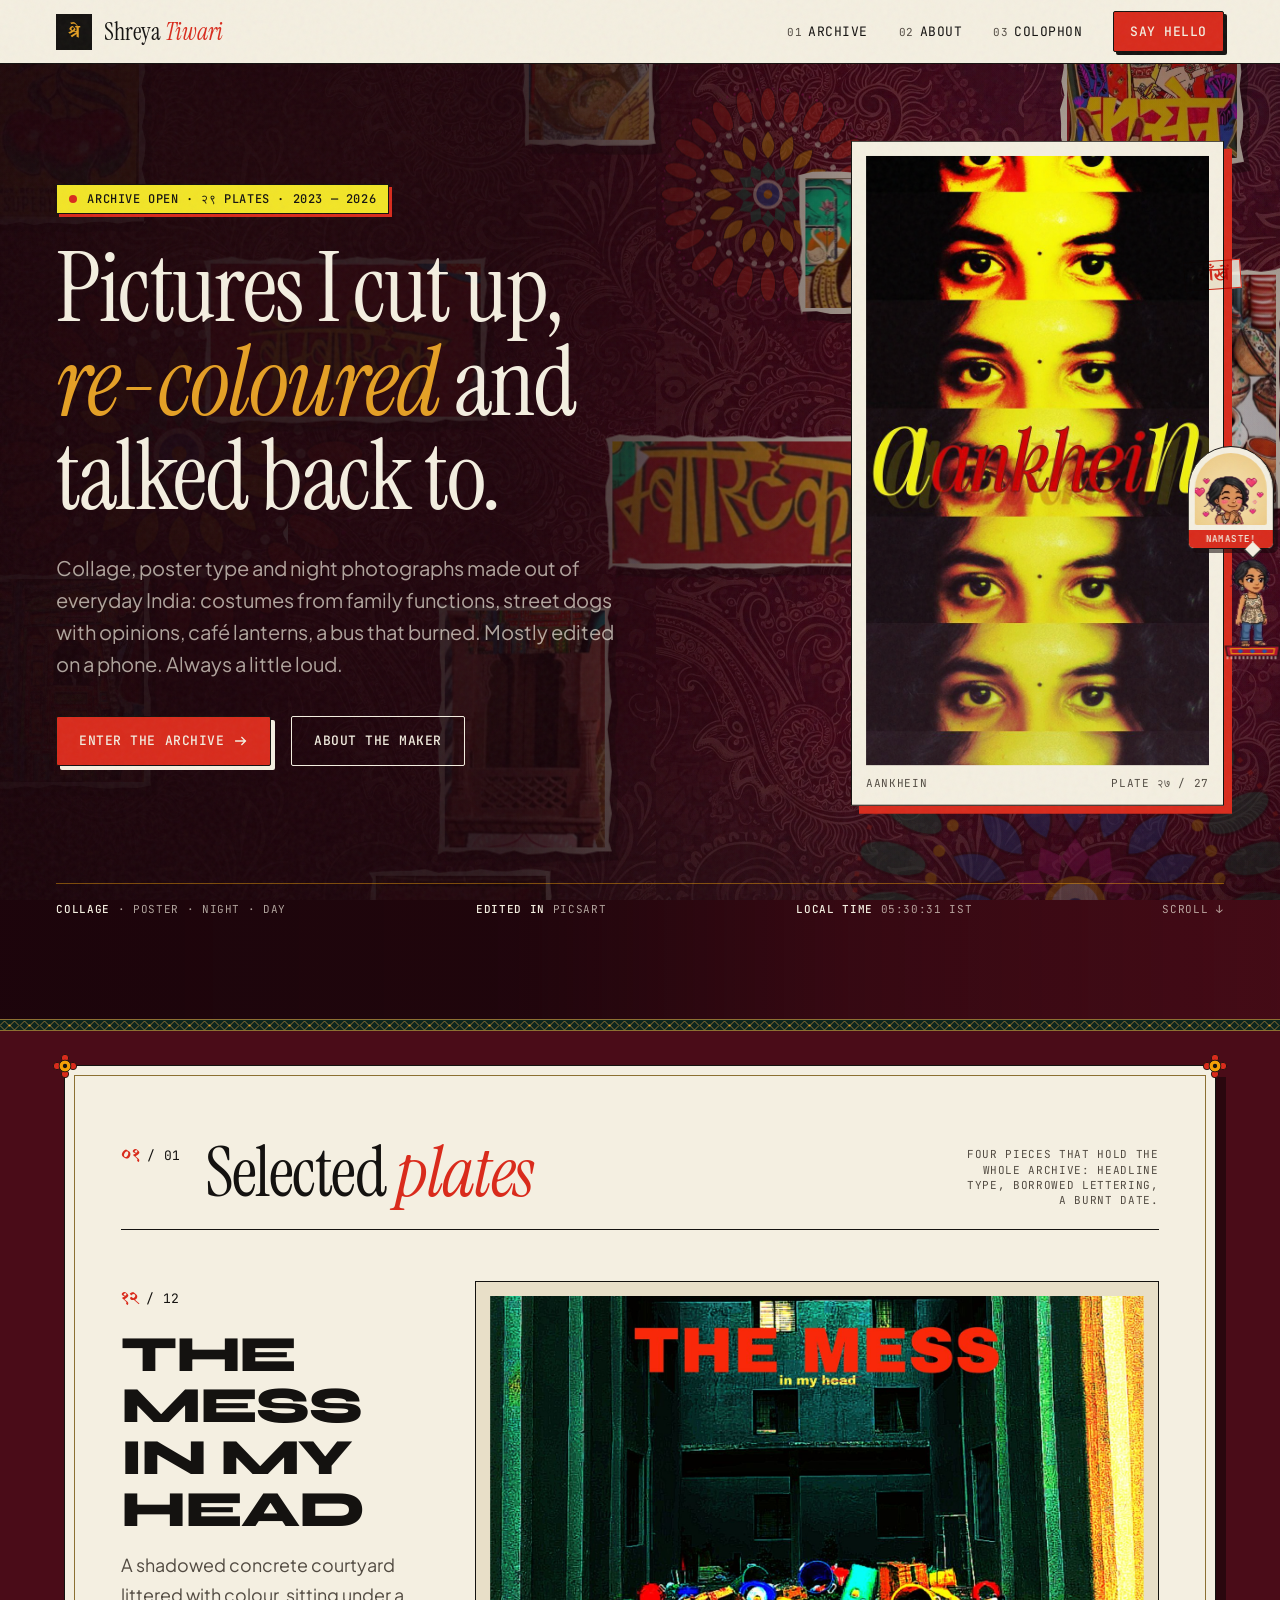
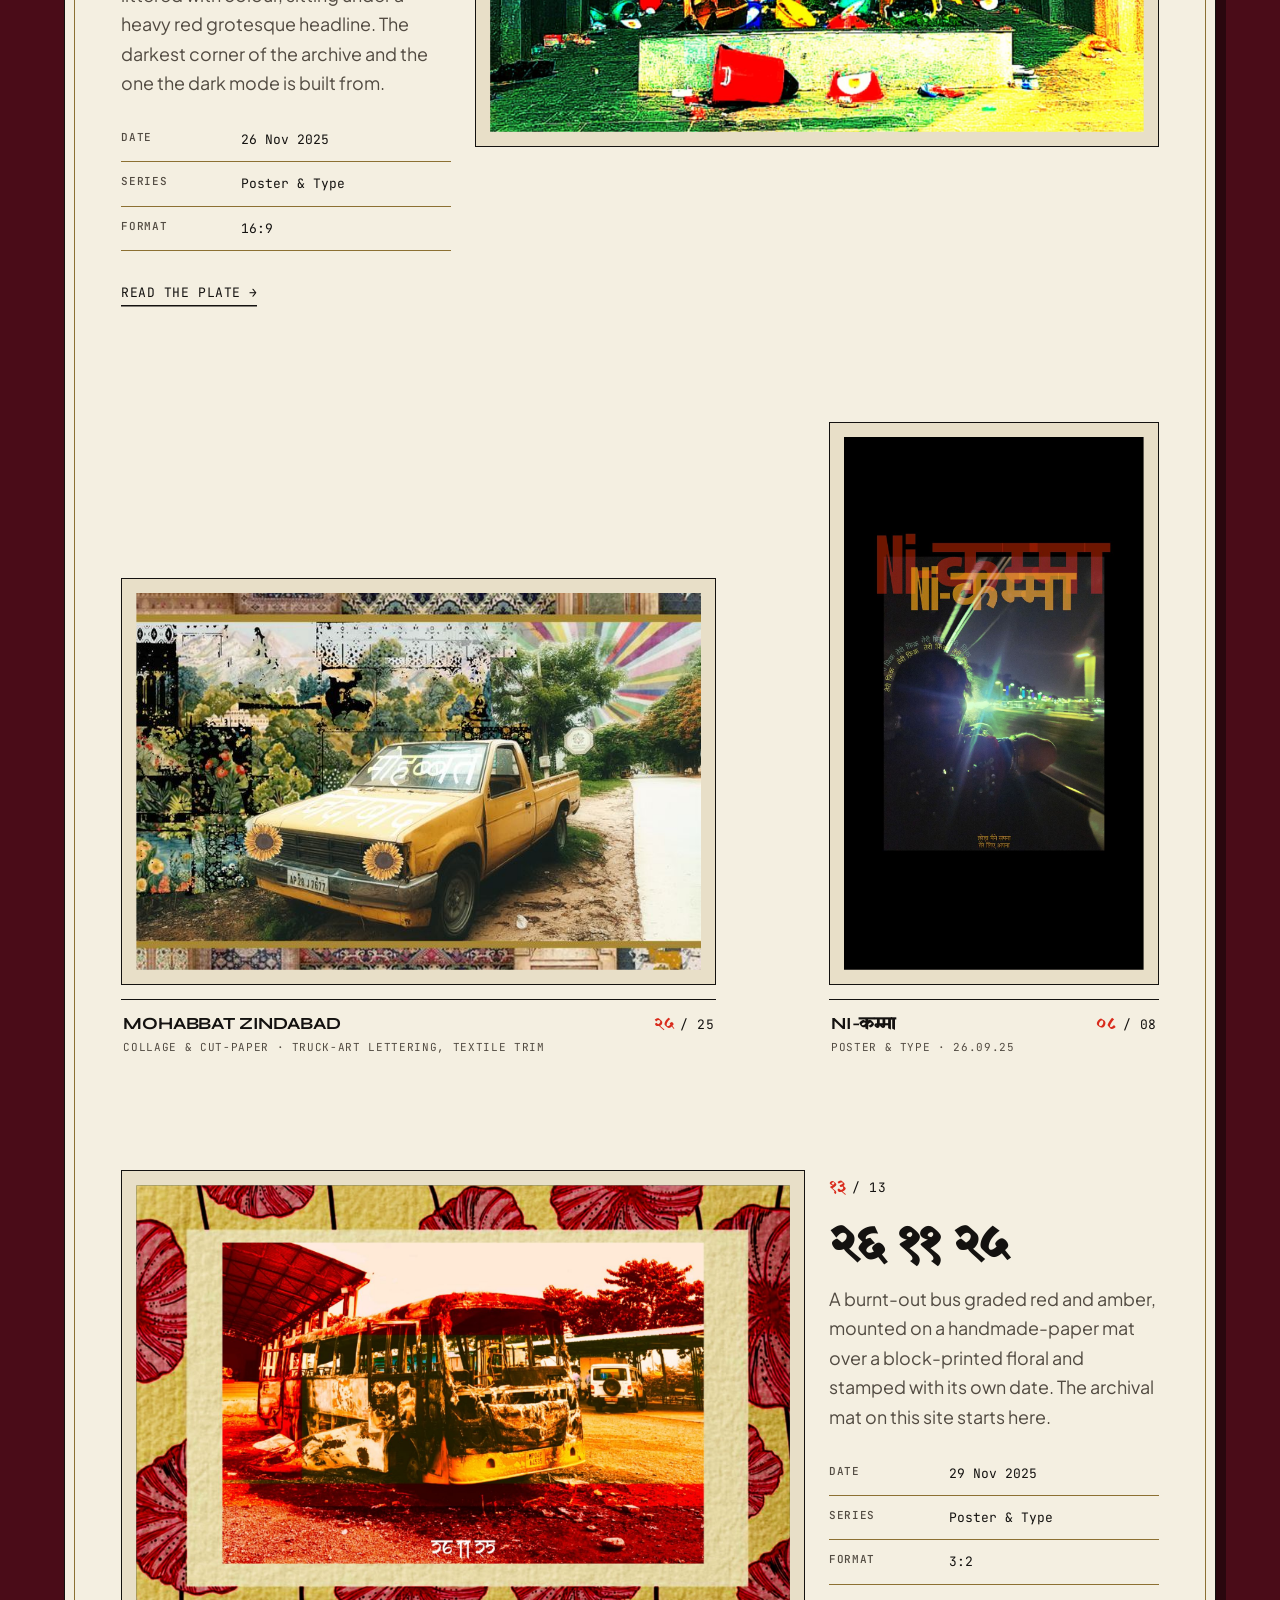
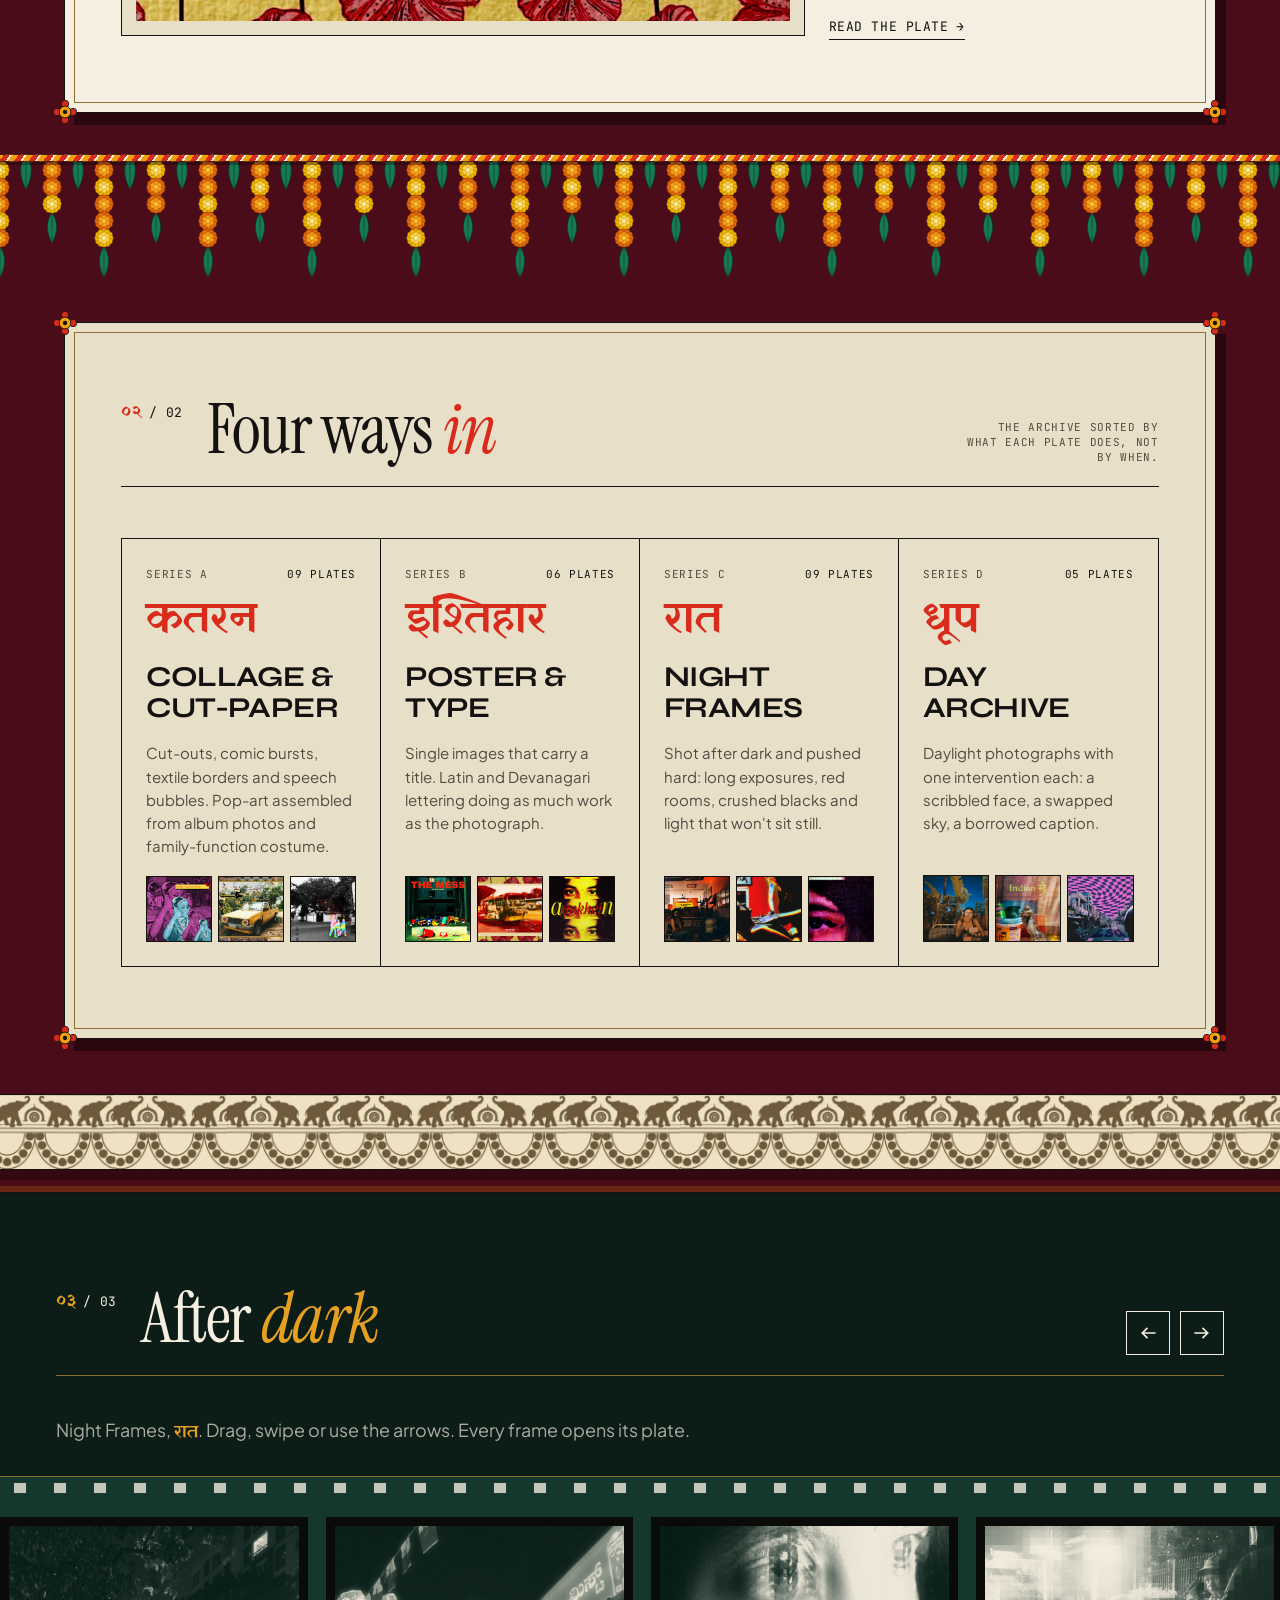
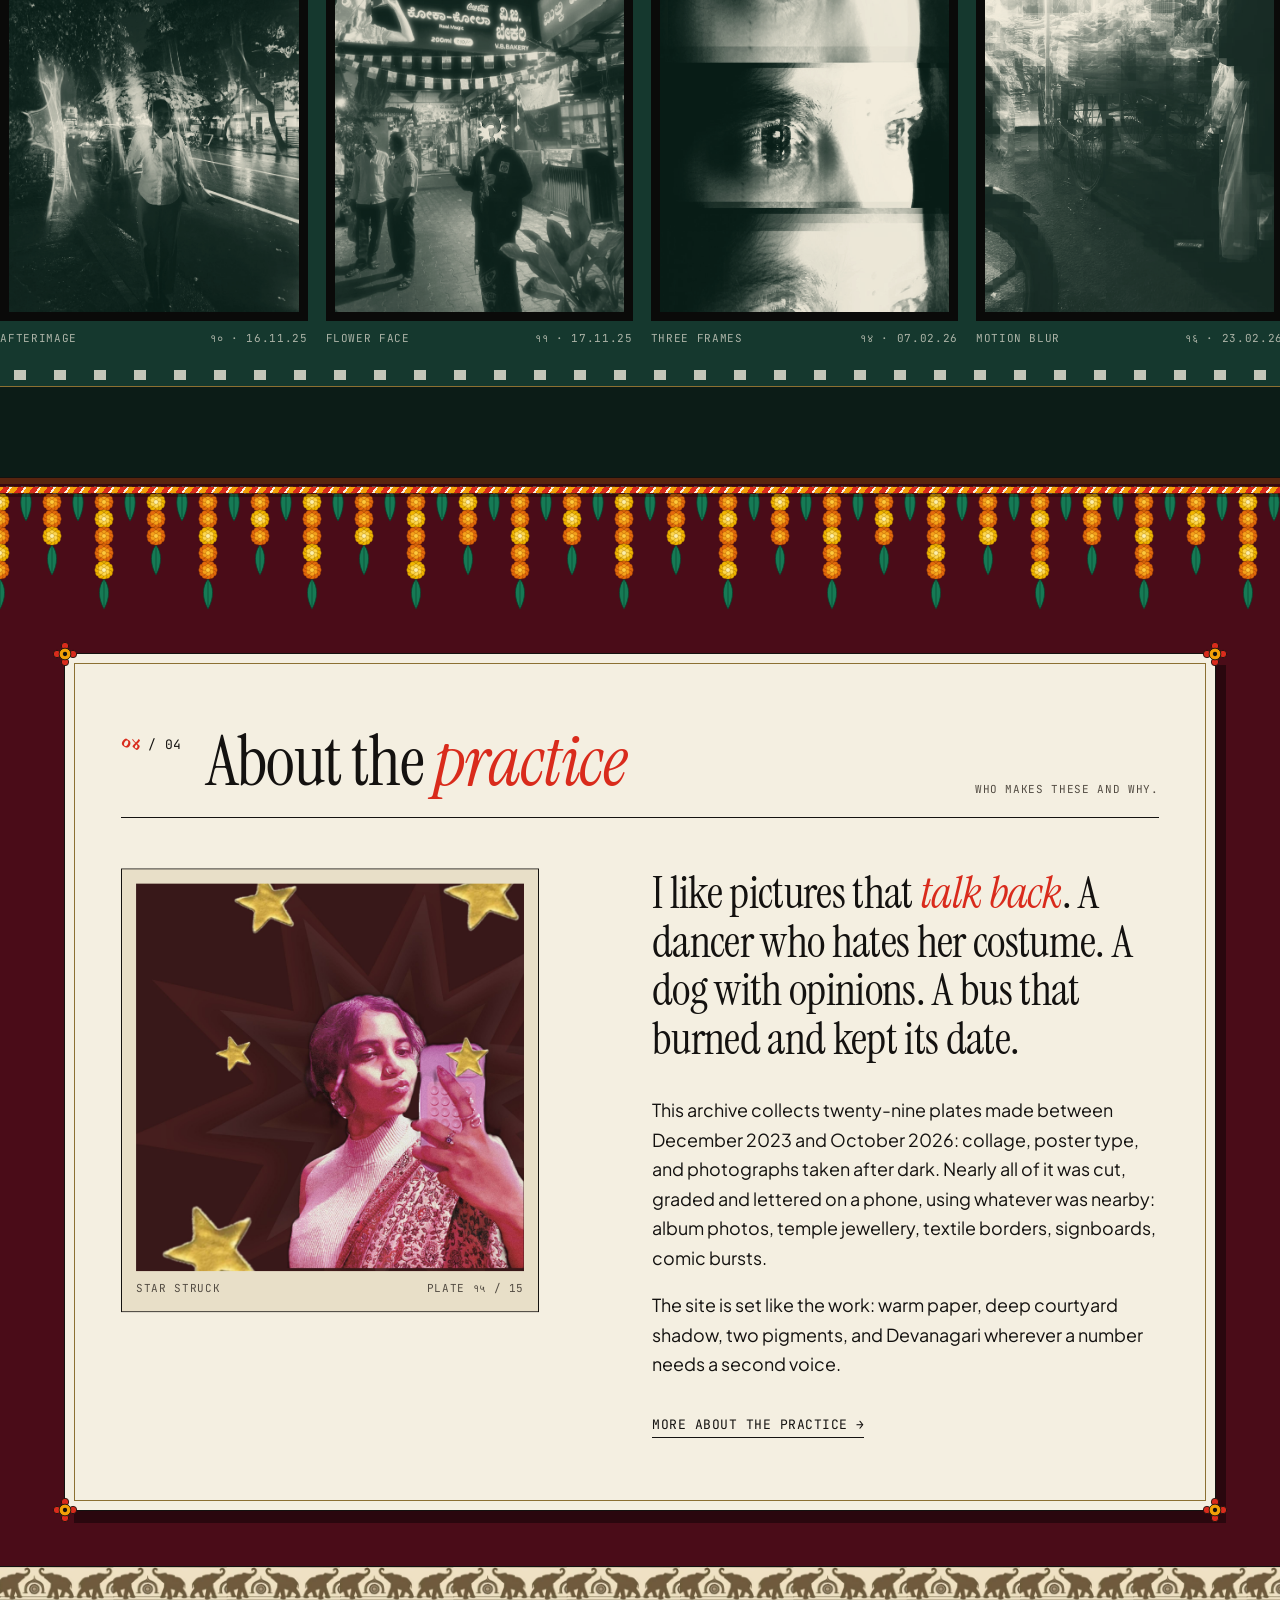
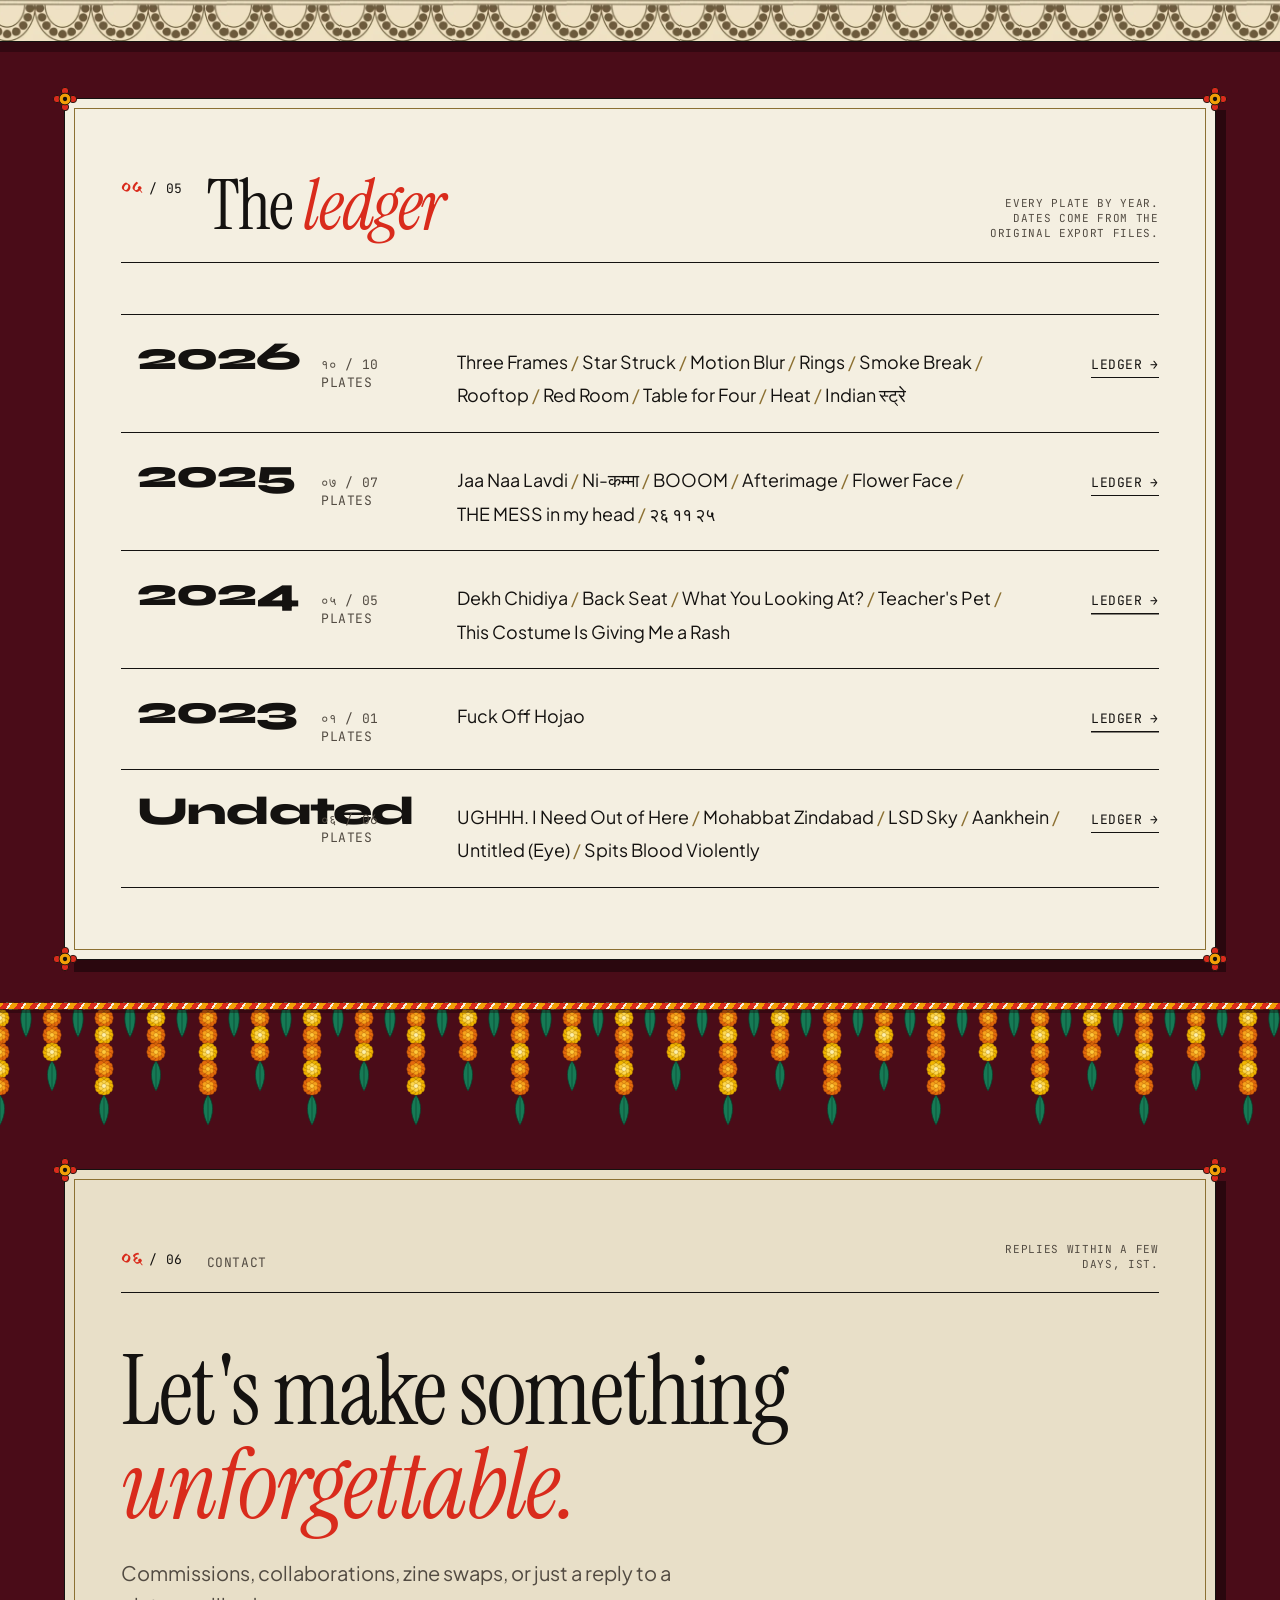
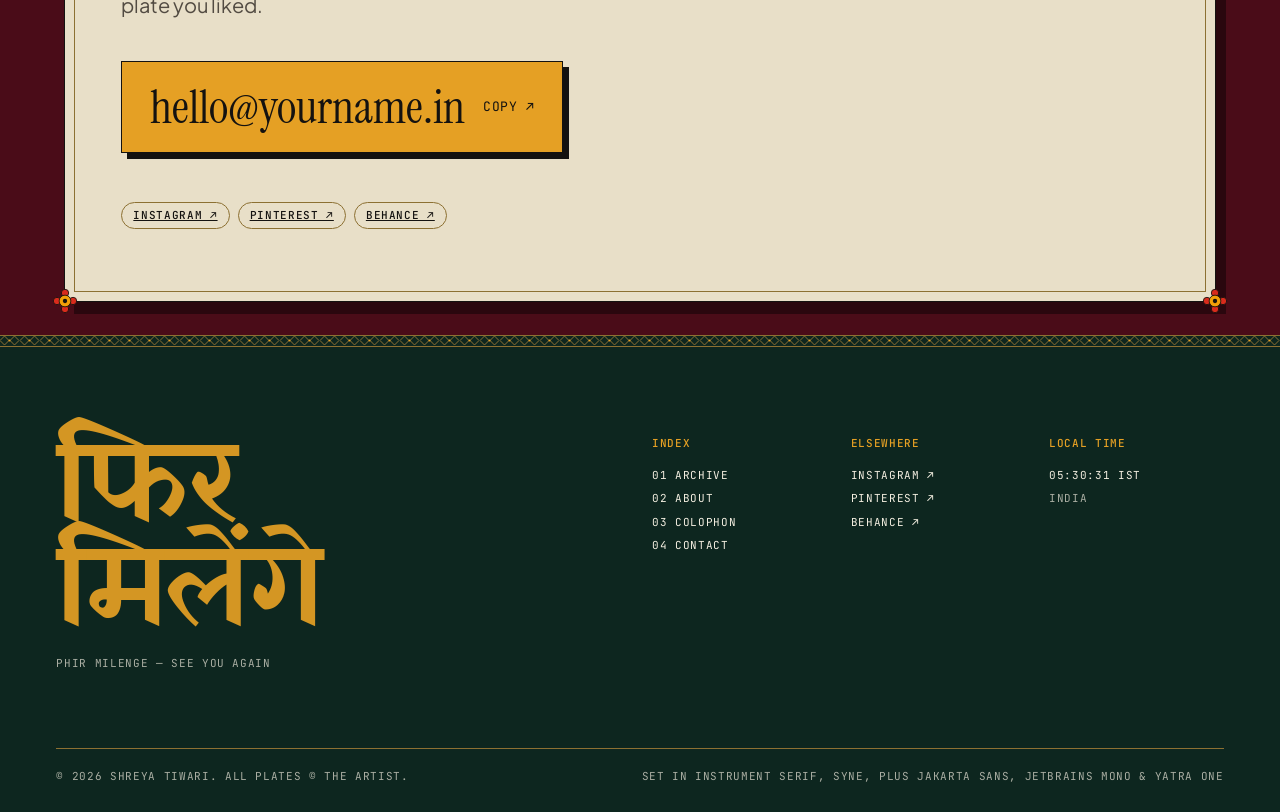
==== index.html @ c7ab1059 "f" ====
<!doctype html>
<html lang="en">
<head>
<meta charset="utf-8">
<meta name="viewport" content="width=device-width, initial-scale=1">
<title>Shreya Tiwari — Kagaz &amp; Chiaroscuro · an archive of edits</title>
<meta name="description" content="Collage, poster type and night photographs made out of everyday India. Twenty-nine plates, 2023–2026.">
<meta name="theme-color" content="#0D261F">
<link rel="icon" href="data:image/svg+xml,%3Csvg xmlns='http://www.w3.org/2000/svg' viewBox='0 0 32 32'%3E%3Crect width='32' height='32' fill='%23141210'/%3E%3Crect x='7' y='7' width='18' height='18' fill='none' stroke='%23E5A024' stroke-width='2'/%3E%3Ccircle cx='16' cy='16' r='4' fill='%23D92B1C'/%3E%3C/svg%3E">
<link rel="preconnect" href="https://fonts.googleapis.com">
<link rel="preconnect" href="https://fonts.gstatic.com" crossorigin>
<link href="https://fonts.googleapis.com/css2?family=Instrument+Serif:ital@0;1&family=JetBrains+Mono:wght@400;500&family=Plus+Jakarta+Sans:wght@400;500;600&family=Syne:wght@700;800&family=Yatra+One&display=swap" rel="stylesheet">
<link rel="stylesheet" href="css/kagaz.css">
<script>document.documentElement.classList.add('js')</script>
<link rel="preload" as="image" href="assets/maximal/shreya-sprites-keyed.webp">
<style>
/* =====================================================================
   HOME ONLY — "Maximal" layer: a living Indian-maximalist world behind
   the existing content, plus Shreya, the sprite companion.
   Everything here is scoped to body.mx so the other pages are untouched.
   Layers (back → front):
     .mx-world  fixed, pointer-events none
       paisley base (drifts) → glow → rangoli medallions (spin)
       → collage cut-outs (bob + scroll/cursor parallax, wrap around)
       → falling marigolds & petals → occasional kite → vignette
     main       content as paper sheets; torans / elephant frieze between
     .mx-shreya the companion (fixed, below the nav)
   ===================================================================== */
:root{
  --mx-crimson:#4A0C18; --mx-wine:#6B1325; --mx-vermilion:#D92B1C; --mx-marigold:#F2A007;
  --mx-emerald:#0F6B4F; --mx-blue:#1F4FA8; --mx-magenta:#C2187A; --mx-earth:#8C5A2B;
  --mx-gut: clamp(12px, 5vw, 88px);
}
html{ scroll-behavior:smooth; }
body.mx{ background:var(--mx-crimson); }
.mx main, .mx .footer, .mx .trim{ position:relative; z-index:1; }

/* ---------- the world ---------- */
.mx-world{ position:fixed; inset:0; z-index:0; overflow:hidden; pointer-events:none; contain:strict; }
.mx-world > *{ position:absolute; }
.mx-paisley{ inset:-80px; will-change:transform; }
.mx-paisley__tile{
  position:absolute; left:0; top:0; width:calc(100% + 368px); height:calc(100% + 654px);
  background:url(assets/maximal/paisley.webp) 0 0 / 368px 654px repeat;
  animation:mxDrift 150s linear infinite;
}
@keyframes mxDrift{ to{ transform:translate3d(-368px,-654px,0); } }
.mx-glow{
  inset:0; mix-blend-mode:screen; opacity:.55;
  background:
    radial-gradient(55vmax 40vmax at 12% 18%, rgba(242,160,7,.30), transparent 60%),
    radial-gradient(50vmax 45vmax at 88% 72%, rgba(194,24,122,.30), transparent 62%),
    radial-gradient(60vmax 35vmax at 50% 108%, rgba(15,107,79,.45), transparent 60%),
    radial-gradient(40vmax 30vmax at 92% 6%, rgba(31,79,168,.30), transparent 60%);
  animation:mxBreathe 14s ease-in-out infinite alternate;
}
@keyframes mxBreathe{ to{ opacity:.85; } }
.mx-med, .mx-scrap{ left:0; top:0; will-change:transform; }
.mx-med svg{ display:block; width:100%; height:100%; animation:mxSpin var(--d,140s) linear infinite; }
.mx-med.rev svg{ animation-direction:reverse; }
@keyframes mxSpin{ to{ transform:rotate(360deg); } }

/* torn-paper cut-outs from the collage */
.mx-scrap__bob{ position:absolute; inset:0; animation:mxBob var(--d,12s) ease-in-out var(--dl,0s) infinite alternate; }
@keyframes mxBob{
  from{ transform:translateY(-9px) rotate(calc(var(--r) - 2.2deg)); }
  to  { transform:translateY( 9px) rotate(calc(var(--r) + 2.2deg)); }
}
.mx-scrap__shadow, .mx-scrap__paper{ position:absolute; inset:0; }
.mx-scrap__shadow{ background:rgba(18,4,8,.5); transform:translate(7px,9px); }
.mx-scrap__paper{ background:#F6EFDD; padding:7px; }
.mx-scrap__img{ width:100%; height:100%; background:url(assets/maximal/collage.webp) no-repeat; }
.mx-scrap--spin .mx-scrap__img{ border-radius:50%; animation:mxSpin 90s linear infinite; }

/* falling marigolds and petals */
.mx-fall{ top:0; left:var(--x); width:var(--s); height:var(--s); will-change:transform;
  animation:mxFall var(--d,22s) ease-in-out var(--dl,0s) infinite; }
.mx-fall svg{ display:block; width:100%; height:100%; animation:mxSpin var(--sd,10s) linear infinite; }
@keyframes mxFall{
  0%  { transform:translate3d(0,-12vh,0); }
  25% { transform:translate3d(var(--sw),22vh,0); }
  50% { transform:translate3d(calc(var(--sw) * -1),52vh,0); }
  75% { transform:translate3d(var(--sw),82vh,0); }
  100%{ transform:translate3d(0,115vh,0); }
}

/* a patang that crosses now and then */
.mx-kite{ left:0; top:var(--ky,14vh); width:78px; opacity:0; }
.mx-kite.fly{ animation:mxKite var(--kd,26s) linear forwards; }
.mx-kite svg{ display:block; width:100%; overflow:visible; animation:mxKiteBob 2.6s ease-in-out infinite alternate; transform-origin:50% 20%; }
@keyframes mxKite{
  0%  { opacity:1; transform:translate3d(-14vw,10vh,0); }
  50% { transform:translate3d(48vw,-3vh,0); }
  100%{ opacity:1; transform:translate3d(112vw,6vh,0); }
}
@keyframes mxKiteBob{ from{ transform:rotate(-9deg) translateY(-6px); } to{ transform:rotate(7deg) translateY(6px); } }
.mx-vignette{ inset:0; background:radial-gradient(ellipse at 50% 45%, transparent 52%, rgba(20,3,8,.62) 100%); }

/* ---------- content as paper sheets over the world ---------- */
.mx .section{ background:transparent !important; border:0 !important; padding-block:clamp(18px,2.6vw,36px) !important; }
.mx .section.blueprint::before{ display:none; }
.mx .section:not(.on-dark) > .wrap{
  position:relative;
  width:calc(100% - 2 * var(--mx-gut));
  max-width:calc(var(--max-width) - 2 * var(--mx-gut));
  padding-block:clamp(44px,5.6vw,92px);
  background:var(--bg-kagaz);
  border:1.5px solid var(--ink-kajal);
  box-shadow:10px 12px 0 rgba(18,4,8,.55);
}
.mx .section.on-parchment > .wrap{ background:var(--bg-parchment); }
/* inner brass rule + marigold studs on all four corners */
.mx .section:not(.on-dark) > .wrap::after{
  content:""; position:absolute; inset:9px; border:1px solid var(--rule-brass); pointer-events:none;
}
.mx .section:not(.on-dark) > .wrap::before{
  content:""; position:absolute; inset:-13px; pointer-events:none; z-index:2;
  --stud:url("data:image/svg+xml,%3Csvg xmlns='http://www.w3.org/2000/svg' viewBox='0 0 24 24'%3E%3Cg fill='%23D92B1C' stroke='%23141210' stroke-width='.8'%3E%3Ccircle cx='12' cy='4.6' r='3.4'/%3E%3Ccircle cx='12' cy='19.4' r='3.4'/%3E%3Ccircle cx='4.6' cy='12' r='3.4'/%3E%3Ccircle cx='19.4' cy='12' r='3.4'/%3E%3C/g%3E%3Ccircle cx='12' cy='12' r='5.4' fill='%23F2A007' stroke='%23141210' stroke-width='.8'/%3E%3Ccircle cx='12' cy='12' r='2' fill='%23141210'/%3E%3C/svg%3E");
  background:var(--stud) 0 0 / 26px no-repeat, var(--stud) 100% 0 / 26px no-repeat,
             var(--stud) 0 100% / 26px no-repeat, var(--stud) 100% 100% / 26px no-repeat;
  transition:transform .6s var(--ease-editorial);
}
.mx .section:not(.on-dark) > .wrap:hover::before{ transform:rotate(.001deg) scale(1.012); }
/* sheets settle into place as they arrive */
.mx .mx-sheet{ opacity:0; transform:translate3d(0,34px,0) rotate(-.35deg); }
.mx .mx-sheet.is-in{ opacity:1; transform:none; transition:opacity .9s var(--ease-editorial), transform 1.1s var(--ease-editorial); }

/* hero: the world shows through; a crimson scrim keeps the copy legible */
.mx .hero{
  background:linear-gradient(90deg, rgba(26,5,11,.95) 0%, rgba(26,5,11,.88) 40%, rgba(26,5,11,.42) 66%, rgba(26,5,11,.12) 100%) !important;
}
.mx .hero__strip{ border-top-color:rgba(242,160,7,.45); }
/* night band stays dark, framed like a lit window */
.mx .section.on-dark{
  background:rgba(9,30,24,.95) !important;
  border-block:1.5px solid var(--ink-kajal) !important;
  box-shadow:0 0 0 6px rgba(242,160,7,.18), 0 14px 0 rgba(18,4,8,.35);
  padding-block:clamp(56px,7vw,96px) !important;
}
/* the existing jaali trims now run like a printing press */
.mx .trim{ animation:mxTrim 16s linear infinite; }
@keyframes mxTrim{ to{ background-position-x:200px; } }

/* ---------- section transitions ---------- */
/* toran: kalava rope, swaying marigold strings, mango leaves */
.mx-toran{ position:relative; z-index:1; height:150px; margin-block:-4px; pointer-events:none; overflow:hidden; }
.mx-toran__rope{
  position:absolute; left:0; right:0; top:12px; height:8px; z-index:2;
  background:repeating-linear-gradient(-55deg, var(--mx-vermilion) 0 5px, var(--mx-marigold) 5px 10px, #F6EFDD 10px 12px);
  border-block:1px solid rgba(18,4,8,.7); box-shadow:0 3px 0 rgba(18,4,8,.35);
}
.mx-toran__str{ position:absolute; top:16px; width:22px; transform-origin:50% 0; animation:mxSway var(--d,4s) ease-in-out var(--dl,0s) infinite alternate; }
.mx-toran__str svg{ display:block; width:22px; overflow:visible; }
.mx-toran__leaf{ position:absolute; top:13px; width:16px; transform-origin:50% 0; animation:mxSway var(--d,5s) ease-in-out var(--dl,0s) infinite alternate; }
@keyframes mxSway{ from{ transform:rotate(calc(var(--a,5deg) * -1)); } to{ transform:rotate(var(--a,5deg)); } }
/* elephant procession cut from the collage border */
.mx-frieze{
  position:relative; z-index:1; height:76px; margin-block:22px; overflow:hidden;
  background:#EFE6CF; border-block:1.5px solid var(--ink-kajal); box-shadow:0 10px 0 rgba(18,4,8,.4);
}
.mx-frieze__run{
  position:absolute; top:0; bottom:0; left:0; width:calc(100% + var(--tw,116px));
  background:url(assets/maximal/frieze-tile.png) 0 0 / auto 100% repeat-x;
  animation:mxFrieze 7s linear infinite; will-change:transform;
}
@keyframes mxFrieze{ to{ transform:translate3d(calc(var(--tw,116px) * -1),0,0); } }

/* ---------- Shreya ---------- */
.mx-shreya{ position:fixed; left:0; top:0; z-index:760; pointer-events:none; will-change:transform; }
.mx-shreya__cv{ position:absolute; inset:0; width:100%; height:100%; transform-origin:50% 100%; }
.mx-shreya__btn{
  position:absolute; left:30%; width:40%; bottom:0; height:92%;
  padding:0; border:0; background:transparent; cursor:pointer; pointer-events:auto; border-radius:40% 40% 8px 8px;
}
.mx-shreya__btn:focus-visible{ outline:2px dashed var(--mx-marigold); outline-offset:4px; }
.mx-shreya__bubble{
  position:absolute; width:86px; padding:6px 6px 0; left:0; bottom:100%;
  background:var(--bg-kagaz); border:1.5px solid var(--ink-kajal); border-radius:43px 43px 6px 6px;
  box-shadow:4px 4px 0 rgba(18,4,8,.55); text-align:center;
  opacity:0; transform:translateY(8px) scale(.85); transform-origin:50% 100%;
  transition:opacity .22s linear, transform .35s var(--ease-editorial);
}
.mx-shreya__bubble.on{ opacity:1; transform:none; }
.mx-shreya__bubble::after{ /* tail */
  content:""; position:absolute; left:var(--tail,50%); bottom:-8px; width:12px; height:12px; margin-left:-6px;
  background:var(--bg-kagaz); border-right:1.5px solid var(--ink-kajal); border-bottom:1.5px solid var(--ink-kajal); transform:rotate(45deg);
}
.mx-shreya__bubble.below{ transform-origin:50% 0; }
.mx-shreya__bubble.below::after{ bottom:auto; top:-8px; transform:rotate(225deg); }
.mx-shreya__bubble canvas{ display:block; width:72px; height:72px; margin:0 auto; border-radius:36px 36px 2px 2px; background:radial-gradient(circle at 50% 60%, #F7E3B4, #EBC77E); }
.mx-shreya__say{
  display:block; margin:5px -6px 0; padding:4px 4px 3px; background:var(--accent-sindoor); color:var(--ink-cream);
  font:500 9.5px/1.15 var(--font-mono); letter-spacing:.04em; text-transform:uppercase; border-radius:0 0 5px 5px;
}
.mx-rug{ position:fixed; left:0; top:0; z-index:759; width:60px; height:18px; pointer-events:none; opacity:0; transition:opacity .3s linear; will-change:transform; }
.mx-rug.on{ opacity:1; }
.mx-rug svg{ display:block; width:100%; height:100%; animation:mxRug 1.8s ease-in-out infinite alternate; }
@keyframes mxRug{ from{ transform:translateY(-1px) skewX(-4deg); } to{ transform:translateY(2px) skewX(4deg); } }
.mx-burst{ position:fixed; left:0; top:0; z-index:761; width:14px; height:14px; pointer-events:none; animation:mxBurst .9s var(--ease-editorial) forwards; }
@keyframes mxBurst{ to{ transform:translate3d(var(--bx),var(--by),0) rotate(var(--br)); opacity:0; } }

@media (max-width:1023px){
  .mx .hero{ background:linear-gradient(180deg, rgba(26,5,11,.93) 0%, rgba(26,5,11,.86) 62%, rgba(26,5,11,.5) 100%) !important; }
}
@media (max-width:767px){
  .mx-toran{ height:132px; }
  .mx-frieze{ height:58px; }
  .mx .section:not(.on-dark) > .wrap{ box-shadow:6px 8px 0 rgba(18,4,8,.55); }
  .mx .section:not(.on-dark) > .wrap::before{ inset:-10px; background-size:20px; }
}
@media (prefers-reduced-motion: reduce){
  html{ scroll-behavior:auto; }
  .mx-world *, .mx-toran *, .mx-frieze__run, .mx .trim, .mx-rug svg{ animation:none !important; }
  .mx-kite{ display:none; }
  .mx .mx-sheet{ opacity:1; transform:none; }
}
</style>
</head>
<body class="mx">
<a class="skip" href="#main">Skip to content</a>
<div class="curtain" aria-hidden="true"><div class="curtain__label"><span class="deva">श्रे</span><span class="mono">Kagaz &amp; Chiaroscuro</span></div></div>

<!-- ============================================================ MAXIMAL WORLD
     Fixed, decorative, behind everything. Cut-outs, medallions and falling
     flowers are added by the script at the end of this file. -->
<svg width="0" height="0" style="position:absolute" aria-hidden="true" focusable="false">
  <defs>
    <symbol id="mx-mari" viewBox="-10 -10 20 20">
      <g fill="#E46A0C" stroke="#7A3300" stroke-width=".35"><circle cx="0" cy="-6.3" r="3"/><circle cx="3.15" cy="-5.46" r="3"/><circle cx="5.46" cy="-3.15" r="3"/><circle cx="6.3" cy="0" r="3"/><circle cx="5.46" cy="3.15" r="3"/><circle cx="3.15" cy="5.46" r="3"/><circle cx="0" cy="6.3" r="3"/><circle cx="-3.15" cy="5.46" r="3"/><circle cx="-5.46" cy="3.15" r="3"/><circle cx="-6.3" cy="0" r="3"/><circle cx="-5.46" cy="-3.15" r="3"/><circle cx="-3.15" cy="-5.46" r="3"/></g>
      <g fill="#F7A21B" stroke="#9A4A00" stroke-width=".3"><circle cx="0" cy="-3.5" r="2.5"/><circle cx="3.03" cy="-1.75" r="2.5"/><circle cx="3.03" cy="1.75" r="2.5"/><circle cx="0" cy="3.5" r="2.5"/><circle cx="-3.03" cy="1.75" r="2.5"/><circle cx="-3.03" cy="-1.75" r="2.5"/></g>
      <circle r="2.3" fill="#FFC93C" stroke="#9A4A00" stroke-width=".3"/>
    </symbol>
    <symbol id="mx-mari-y" viewBox="-10 -10 20 20">
      <g fill="#F2B600" stroke="#7A5200" stroke-width=".35"><circle cx="0" cy="-6.3" r="3"/><circle cx="3.15" cy="-5.46" r="3"/><circle cx="5.46" cy="-3.15" r="3"/><circle cx="6.3" cy="0" r="3"/><circle cx="5.46" cy="3.15" r="3"/><circle cx="3.15" cy="5.46" r="3"/><circle cx="0" cy="6.3" r="3"/><circle cx="-3.15" cy="5.46" r="3"/><circle cx="-5.46" cy="3.15" r="3"/><circle cx="-6.3" cy="0" r="3"/><circle cx="-5.46" cy="-3.15" r="3"/><circle cx="-3.15" cy="-5.46" r="3"/></g>
      <g fill="#FFD84D" stroke="#9A6A00" stroke-width=".3"><circle cx="0" cy="-3.5" r="2.5"/><circle cx="3.03" cy="-1.75" r="2.5"/><circle cx="3.03" cy="1.75" r="2.5"/><circle cx="0" cy="3.5" r="2.5"/><circle cx="-3.03" cy="1.75" r="2.5"/><circle cx="-3.03" cy="-1.75" r="2.5"/></g>
      <circle r="2.3" fill="#FFF0A8" stroke="#9A6A00" stroke-width=".3"/>
    </symbol>
    <symbol id="mx-leaf" viewBox="0 0 16 34">
      <path d="M8 0 C15 8 15 22 8 34 C1 22 1 8 8 0Z" fill="#167A55" stroke="#08402C" stroke-width=".8"/>
      <path d="M8 2 V31" stroke="#0A4A33" stroke-width=".8"/>
    </symbol>
    <symbol id="mx-petal" viewBox="0 0 10 16">
      <path d="M5 0 C10 4 10 11 5 16 C0 11 0 4 5 0Z" fill="currentColor" stroke="rgba(0,0,0,.35)" stroke-width=".5"/>
    </symbol>
  </defs>
</svg>
<div class="mx-world" aria-hidden="true">
  <div class="mx-paisley"><div class="mx-paisley__tile"></div></div>
  <div class="mx-glow"></div>
  <!-- medallions, cut-outs, falling flowers are inserted here -->
  <div class="mx-kite">
    <svg viewBox="0 0 80 120"><path d="M40 4 L70 40 L40 82 L10 40Z" fill="#C2187A" stroke="#141210" stroke-width="1.6"/><path d="M40 4 L70 40 L40 40Z" fill="#F2A007"/><path d="M10 40 L40 40 L40 82Z" fill="#1F4FA8"/><path d="M40 4 V82 M10 40 H70" stroke="#141210" stroke-width="1.2"/><path d="M40 82 l-7 10 h14z" fill="#D92B1C" stroke="#141210" stroke-width="1"/><path d="M40 92 C 30 102 46 108 34 118 S 10 150 -40 170" fill="none" stroke="#F6EFDD" stroke-width="1" opacity=".85"/></svg>
  </div>
  <div class="mx-vignette"></div>
</div>

<!-- ============================================================ NAV -->
<header class="nav">
  <div class="wrap">
    <a class="brand" href="index.html" aria-label="Shreya Tiwari, home">
      <span class="brand__mono" lang="hi" aria-hidden="true">श्रे</span>
      <span class="brand__word">Shreya <em>Tiwari</em></span>
    </a>
    <nav class="nav__links" aria-label="Primary">
      <a href="archive.html"><span class="n">01</span>Archive</a>
      <a href="about.html"><span class="n">02</span>About</a>
      <a href="system.html"><span class="n">03</span>Colophon</a>
      <a class="btn btn-primary" href="#contact">Say hello</a>
    </nav>
    <button class="nav__toggle" type="button" aria-expanded="false" aria-controls="sheet"><span class="lbl">Index</span><span class="bars" aria-hidden="true"></span></button>
  </div>
</header>
<div class="sheet" id="sheet">
  <ol>
    <li><a href="archive.html"><span class="deva">०१</span><span class="s-title">Archive</span><span class="mono-s muted"><span data-count="all">29</span> plates</span></a></li>
    <li><a href="about.html"><span class="deva">०२</span><span class="s-title">About</span><span class="mono-s muted">Practice</span></a></li>
    <li><a href="system.html"><span class="deva">०३</span><span class="s-title">Colophon</span><span class="mono-s muted">System</span></a></li>
    <li><a href="#contact"><span class="deva">०४</span><span class="s-title">Contact</span><span class="mono-s muted">Say hello</span></a></li>
  </ol>
  <p class="mono-s muted"><span data-ist class="clock">--:--:-- IST</span> · India</p>
</div>

<main id="main">

<!-- ============================================================ HERO
     Courtyard dark canvas, 7/5 asymmetric split: copy left, matted
     plate right with a Devanagari stamp. One haldi italic word. -->
<section class="hero on-dark" aria-labelledby="hero-t">
  <div class="wrap">
    <div class="g12">
      <div class="hero__copy">
        <span class="zine-badge rise"><span class="dot" aria-hidden="true"></span><span>Archive open · <span data-count="all" data-deva lang="hi">२९</span> plates · 2023 — 2026</span></span>
        <h1 id="hero-t" class="display lines">
          <span><span>Pictures I cut up,</span></span>
          <span><span><em>re-coloured</em> and</span></span>
          <span><span>talked back to.</span></span>
        </h1>
        <p class="lede rise d1">Collage, poster type and night photographs made out of everyday India: costumes from family functions, street dogs with opinions, café lanterns, a bus that burned. Mostly edited on a phone. Always a little loud.</p>
        <div class="hero__ctas rise d2">
          <a class="btn btn-primary" href="archive.html">Enter the archive <svg class="ico" viewBox="0 0 16 16" aria-hidden="true"><path d="M2 8h11M9 4l4 4-4 4"/></svg></a>
          <a class="btn btn-secondary" href="about.html">About the maker</a>
        </div>
      </div>

      <figure class="hero__visual rise d1">
        <div class="mat mat--shadow" data-parallax=".1">
          <a href="plate.html?w=aankhein" aria-label="Open plate: Aankhein">
            <div class="mat__win wipe"><img src="assets/img/aankhein.jpg" alt="Aankhein — five horizontal slices of the same eyes, graded acid-yellow to red, with the title in an italic serif" width="736" height="1308" fetchpriority="high"></div>
          </a>
          <figcaption class="mat__cap mono-s"><span>Aankhein</span><span>Plate २७ / 27</span></figcaption>
          <span class="stamp" lang="hi" aria-hidden="true">आँखें</span>
        </div>
      </figure>
    </div>

    <div class="hero__strip mono-s rise d3">
      <span><b>Collage</b> · Poster · Night · Day</span>
      <span><b>Edited in</b> Picsart</span>
      <span><b>Local time</b> <span data-ist class="clock">--:--:-- IST</span></span>
      <span aria-hidden="true">Scroll ↓</span>
    </div>
  </div>
</section>

<div class="trim" role="presentation"></div>

<!-- ============================================================ 01 SELECTED PLATES
     Alternating editorial rhythm: wide plate (meta left, sticky) →
     asymmetric 7/4 pair → reversed plate. Blueprint hairlines on. -->
<section class="section blueprint" aria-labelledby="sel-t">
  <div class="wrap">
    <header class="sec-head">
      <span class="idx"><span class="deva">०१</span><span>/ 01</span></span>
      <h2 id="sel-t" class="display-s">Selected <em>plates</em></h2>
      <p class="sec-meta mono-s muted">Four pieces that hold the whole archive: headline type, borrowed lettering, a burnt date.</p>
    </header>

    <article class="g12 plate plate--wide">
      <div class="plate__meta rise">
        <span class="idx"><span class="deva">१२</span><span>/ 12</span></span>
        <h3 class="brutal">The Mess in my head</h3>
        <p class="muted">A shadowed concrete courtyard littered with colour, sitting under a heavy red grotesque headline. The darkest corner of the archive and the one the dark mode is built from.</p>
        <dl class="spec">
          <dt>Date</dt><dd>26 Nov 2025</dd>
          <dt>Series</dt><dd>Poster &amp; Type</dd>
          <dt>Format</dt><dd>16:9</dd>
        </dl>
        <a class="link" href="plate.html?w=the-mess">Read the plate <span class="arr">→</span></a>
      </div>
      <figure class="plate__media">
        <a class="mat" href="plate.html?w=the-mess" aria-label="Open plate: THE MESS in my head">
          <div class="mat__win wipe"><img src="assets/img/the-mess.jpg" alt="THE MESS in my head — a dark courtyard scattered with colourful objects under a red headline" loading="lazy" width="3464" height="1949"></div>
        </a>
      </figure>
    </article>

    <div class="g12 pair">
      <a class="card pair__a" href="plate.html?w=mohabbat-zindabad">
        <div class="mat"><div class="mat__win wipe"><img src="assets/img/mohabbat-zindabad.jpg" alt="Mohabbat Zindabad — a yellow pickup with truck-art lettering inside a miniature-painting collage" loading="lazy" width="735" height="490"></div></div>
        <div class="card__meta"><span class="card__title">Mohabbat Zindabad</span><span class="idx"><span class="deva">२५</span><span>/ 25</span></span><span class="card__sub mono-s">Collage &amp; Cut-Paper · truck-art lettering, textile trim</span></div>
      </a>
      <a class="card pair__b" href="plate.html?w=nikamma">
        <div class="mat"><div class="mat__win wipe"><img src="assets/img/nikamma.jpg" alt="Ni-कम्मा — a night-drive frame under a doubled Latin and Devanagari title" loading="lazy" width="1949" height="3464"></div></div>
        <div class="card__meta"><span class="card__title">Ni-कम्मा</span><span class="idx"><span class="deva">०८</span><span>/ 08</span></span><span class="card__sub mono-s">Poster &amp; Type · 26.09.25</span></div>
      </a>
    </div>

    <article class="g12 plate plate--rev" style="margin-top:clamp(72px,9vw,128px)">
      <div class="plate__meta rise">
        <span class="idx"><span class="deva">१३</span><span>/ 13</span></span>
        <h3 class="brutal" lang="hi">२६ ११ २५</h3>
        <p class="muted">A burnt-out bus graded red and amber, mounted on a handmade-paper mat over a block-printed floral and stamped with its own date. The archival mat on this site starts here.</p>
        <dl class="spec">
          <dt>Date</dt><dd>29 Nov 2025</dd>
          <dt>Series</dt><dd>Poster &amp; Type</dd>
          <dt>Format</dt><dd>3:2</dd>
        </dl>
        <a class="link" href="plate.html?w=burnt-bus">Read the plate <span class="arr">→</span></a>
      </div>
      <figure class="plate__media">
        <a class="mat" href="plate.html?w=burnt-bus" aria-label="Open plate: 26 11 25, burnt bus">
          <div class="mat__win wipe"><img src="assets/img/burnt-bus.jpg" alt="A burnt bus in red and amber, mounted on a paper mat over a red floral print" loading="lazy" width="3464" height="2309"></div>
        </a>
      </figure>
    </article>
  </div>
</section>

<div class="mx-toran" aria-hidden="true"><div class="mx-toran__rope" data-ledge></div></div>

<!-- ============================================================ 02 SERIES INDEX
     A "print spec" grid, not cards: four bordered columns that flip
     to Haldi on hover. Each opens the archive pre-filtered. -->
<section class="section on-parchment turn turn-b" aria-labelledby="ser-t">
  <div class="wrap">
    <header class="sec-head">
      <span class="idx"><span class="deva">०२</span><span>/ 02</span></span>
      <h2 id="ser-t" class="display-s">Four ways <em>in</em></h2>
      <p class="sec-meta mono-s muted">The archive sorted by what each plate does, not by when.</p>
    </header>

    <div class="series">
      <a class="series__col rise" href="archive.html#collage">
        <div class="series__top"><span class="mono-s muted">Series A</span><span class="mono-s"><span data-count="collage">09</span> plates</span></div>
        <span class="series__deva" lang="hi">कतरन</span>
        <h3 class="brutal-s">Collage &amp; Cut-Paper</h3>
        <p>Cut-outs, comic bursts, textile borders and speech bubbles. Pop-art assembled from album photos and family-function costume.</p>
        <div class="series__thumbs" data-series-thumbs="collage" aria-hidden="true"></div>
      </a>
      <a class="series__col rise d1" href="archive.html#poster">
        <div class="series__top"><span class="mono-s muted">Series B</span><span class="mono-s"><span data-count="poster">06</span> plates</span></div>
        <span class="series__deva" lang="hi">इश्तिहार</span>
        <h3 class="brutal-s">Poster &amp; Type</h3>
        <p>Single images that carry a title. Latin and Devanagari lettering doing as much work as the photograph.</p>
        <div class="series__thumbs" data-series-thumbs="poster" aria-hidden="true"></div>
      </a>
      <a class="series__col rise d2" href="archive.html#night">
        <div class="series__top"><span class="mono-s muted">Series C</span><span class="mono-s"><span data-count="night">09</span> plates</span></div>
        <span class="series__deva" lang="hi">रात</span>
        <h3 class="brutal-s">Night Frames</h3>
        <p>Shot after dark and pushed hard: long exposures, red rooms, crushed blacks and light that won't sit still.</p>
        <div class="series__thumbs" data-series-thumbs="night" aria-hidden="true"></div>
      </a>
      <a class="series__col rise d3" href="archive.html#day">
        <div class="series__top"><span class="mono-s muted">Series D</span><span class="mono-s"><span data-count="day">05</span> plates</span></div>
        <span class="series__deva" lang="hi">धूप</span>
        <h3 class="brutal-s">Day Archive</h3>
        <p>Daylight photographs with one intervention each: a scribbled face, a swapped sky, a borrowed caption.</p>
        <div class="series__thumbs" data-series-thumbs="day" aria-hidden="true"></div>
      </a>
    </div>
  </div>
</section>

<div class="mx-frieze" aria-hidden="true" data-ledge><div class="mx-frieze__run"></div></div>

<!-- ============================================================ 03 AFTER DARK
     Courtyard gallery: a horizontal film strip with sprocket holes.
     Frames sit in warm duotone and snap to full colour on hover. -->
<section class="section on-dark" aria-labelledby="film-t" data-film-wrap>
  <div class="wrap">
    <header class="sec-head">
      <span class="idx"><span class="deva">०३</span><span>/ 03</span></span>
      <h2 id="film-t" class="display-s">After <em>dark</em></h2>
      <div class="sec-meta film__ctrl">
        <button class="icon-btn" type="button" data-film-prev aria-label="Previous frames"><svg class="ico" viewBox="0 0 16 16" aria-hidden="true"><path d="M14 8H3M7 4 3 8l4 4"/></svg></button>
        <button class="icon-btn" type="button" data-film-next aria-label="Next frames"><svg class="ico" viewBox="0 0 16 16" aria-hidden="true"><path d="M2 8h11M9 4l4 4-4 4"/></svg></button>
      </div>
    </header>
    <p class="muted measure rise" style="margin-top:-12px;margin-bottom:8px">Night Frames, <span lang="hi" class="deva" style="color:var(--accent-haldi)">रात</span>. Drag, swipe or use the arrows. Every frame opens its plate.</p>
  </div>
  <div class="film" style="margin-top:32px">
    <div class="film__track" data-film="night" tabindex="0" aria-label="Night Frames film strip, scrolls horizontally"></div>
  </div>
</section>

<div class="mx-toran" aria-hidden="true"><div class="mx-toran__rope" data-ledge></div></div>

<!-- ============================================================ 04 ABOUT (teaser)
     Sharp switch back to Kagaz. Two-column editorial spread:
     matted plate left, pull-quote + short narrative right. -->
<section class="section turn" aria-labelledby="about-t">
  <div class="wrap">
    <header class="sec-head">
      <span class="idx"><span class="deva">०४</span><span>/ 04</span></span>
      <h2 id="about-t" class="display-s">About the <em>practice</em></h2>
      <p class="sec-meta mono-s muted">Who makes these and why.</p>
    </header>
    <div class="g12 spread">
      <figure class="spread__img">
        <div class="mat" data-parallax=".08">
          <div class="mat__win wipe"><img src="assets/img/star-struck.jpg" alt="Star Struck — a mirror selfie in a sari cut out onto a maroon burst with gold foil stars" loading="lazy" width="3464" height="3464"></div>
          <figcaption class="mat__cap mono-s"><span>Star Struck</span><span>Plate १५ / 15</span></figcaption>
        </div>
      </figure>
      <div class="spread__txt">
        <p class="pull rise">I like pictures that <em>talk back</em>. A dancer who hates her costume. A dog with opinions. A bus that burned and kept its date.</p>
        <p class="measure rise d1">This archive collects twenty-nine plates made between December 2023 and October 2026: collage, poster type, and photographs taken after dark. Nearly all of it was cut, graded and lettered on a phone, using whatever was nearby: album photos, temple jewellery, textile borders, signboards, comic bursts.</p>
        <p class="measure rise d2">The site is set like the work: warm paper, deep courtyard shadow, two pigments, and Devanagari wherever a number needs a second voice.</p>
        <p style="margin-top:28px" class="rise d3"><a class="link" href="about.html">More about the practice <span class="arr">→</span></a></p>
      </div>
    </div>
  </div>
</section>

<div class="mx-frieze" aria-hidden="true" data-ledge><div class="mx-frieze__run"></div></div>

<!-- ============================================================ 05 LEDGER
     Minimal ledger, one row per year. Rows highlight in Parchment
     with a Sindoor bar on hover. Built from js/works.js. -->
<section class="section section--tight" aria-labelledby="led-t" style="padding-top:0">
  <div class="wrap">
    <header class="sec-head">
      <span class="idx"><span class="deva">०५</span><span>/ 05</span></span>
      <h2 id="led-t" class="display-s">The <em>ledger</em></h2>
      <p class="sec-meta mono-s muted">Every plate by year. Dates come from the original export files.</p>
    </header>
    <div class="years" data-years></div>
  </div>
</section>

<div class="mx-toran" aria-hidden="true"><div class="mx-toran__rope" data-ledge></div></div>

<!-- ============================================================ 06 CONTACT -->
<section id="contact" class="section on-parchment turn contact" aria-labelledby="con-t">
  <div class="wrap">
    <header class="sec-head">
      <span class="idx"><span class="deva">०६</span><span>/ 06</span></span>
      <span class="mono muted" style="grid-column:2;align-self:end">Contact</span>
      <p class="sec-meta mono-s muted">Replies within a few days, IST.</p>
    </header>
    <h2 id="con-t" class="display lines">
      <span><span>Let's make something</span></span>
      <span><span><em>unforgettable.</em></span></span>
    </h2>
    <p class="lede muted rise" style="margin-top:24px">Commissions, collaborations, zine swaps, or just a reply to a plate you liked.</p>
    <a class="email-btn rise d1" href="mailto:hello@yourname.in" data-email data-copy-email>
      <span data-email-text>hello@yourname.in</span><span class="mono">Copy ↗</span>
    </a>
    <p class="copy-note mono-s" role="status" aria-live="polite"></p>
    <ul class="tags rise d2" style="margin-top:28px">
      <li><a class="tag" href="#" data-social="instagram" rel="noopener">Instagram ↗</a></li>
      <li><a class="tag" href="#" data-social="pinterest" rel="noopener">Pinterest ↗</a></li>
      <li><a class="tag" href="#" data-social="behance" rel="noopener">Behance ↗</a></li>
    </ul>
  </div>
</section>

</main>

<!-- ============================================================ FOOTER -->
<div class="trim trim--dark" role="presentation"></div>
<footer class="footer on-dark">
  <div class="wrap">
    <div class="g12 footer__grid">
      <div style="grid-column:span 5">
        <p class="footer__sign" lang="hi">फिर मिलेंगे</p>
        <p class="mono-s muted" style="margin-top:12px">phir milenge — see you again</p>
      </div>
      <div style="grid-column:7 / span 2">
        <h3>Index</h3>
        <ul class="mono-s">
          <li><a href="archive.html">01 Archive</a></li>
          <li><a href="about.html">02 About</a></li>
          <li><a href="system.html">03 Colophon</a></li>
          <li><a href="index.html#contact">04 Contact</a></li>
        </ul>
      </div>
      <div style="grid-column:span 2">
        <h3>Elsewhere</h3>
        <ul class="mono-s">
          <li><a href="#" data-social="instagram" rel="noopener">Instagram ↗</a></li>
          <li><a href="#" data-social="pinterest" rel="noopener">Pinterest ↗</a></li>
          <li><a href="#" data-social="behance" rel="noopener">Behance ↗</a></li>
        </ul>
      </div>
      <div style="grid-column:span 2">
        <h3>Local time</h3>
        <p class="mono-s clock" data-ist>--:--:-- IST</p>
        <p class="mono-s muted" style="margin-top:8px">India</p>
      </div>
    </div>
    <div class="footer__base mono-s muted">
      <span>© <span data-year>2026</span> Shreya Tiwari. All plates © the artist.</span>
      <span>Set in Instrument Serif, Syne, Plus Jakarta Sans, JetBrains Mono &amp; Yatra One</span>
    </div>
  </div>
</footer>

<!-- ============================================================ SHREYA
     The companion. Drawn from the sprite sheet onto a canvas; the button
     covers her body so she can be hovered, clicked or focused. -->
<div class="mx-rug" aria-hidden="true">
  <svg viewBox="0 0 60 18"><path d="M3 4 H57 L55 14 H5Z" fill="#B3122E" stroke="#141210" stroke-width="1.2"/><path d="M8 6.5 H52 L51 11.5 H9Z" fill="none" stroke="#F2A007" stroke-width="1.2"/><path d="M15 9 l3-2.2 3 2.2-3 2.2z M27 9 l3-2.2 3 2.2-3 2.2z M39 9 l3-2.2 3 2.2-3 2.2z" fill="#1F4FA8"/><path d="M5 14 v3 M9 14 v3 M13 14 v3 M17 14 v3 M21 14 v3 M25 14 v3 M29 14 v3 M33 14 v3 M37 14 v3 M41 14 v3 M45 14 v3 M49 14 v3 M53 14 v3" stroke="#F6EFDD" stroke-width="1"/></svg>
</div>
<div class="mx-shreya" aria-hidden="false">
  <canvas class="mx-shreya__cv" aria-hidden="true"></canvas>
  <button class="mx-shreya__btn" type="button" aria-label="Shreya, the little guide of this site. Press to say hello."></button>
  <div class="mx-shreya__bubble" aria-hidden="true"><canvas width="144" height="144"></canvas><span class="mx-shreya__say"></span></div>
</div>

<script src="js/works.js"></script>
<script src="js/site.js"></script>
<script>
/* =====================================================================
   MAXIMAL WORLD + SHREYA (home page only)
   ===================================================================== */
(function () {
  'use strict';
  var REDUCED = window.matchMedia('(prefers-reduced-motion: reduce)').matches;
  var mqMobile = window.matchMedia('(max-width: 767px)');
  var FINE = window.matchMedia('(hover: hover) and (pointer: fine)').matches;
  var world = document.querySelector('.mx-world');
  var kite = document.querySelector('.mx-kite');
  var rand = function (a, b) { return a + Math.random() * (b - a); };
  var clamp = function (v, a, b) { return Math.max(a, Math.min(b, v)); };
  var PAL = ['#D92B1C', '#F2A007', '#0F6B4F', '#1F4FA8', '#C2187A', '#F6EFDD', '#8C5A2B'];

  /* ------------------------------------------------ 1. collage cut-outs
     r = crop in collage.webp (x, y, w, h); fx/fy = place in a virtual
     field 1.8 viewports tall; d = parallax depth; m = shown on mobile.
     `n` is what Shreya calls it if she stops beside one. */
  var SCRAPS = [
    { n: 'Mysore mangoes!', r: [578, 0, 210, 295],   fx: .05, fy: .07, w: 150, rot: -7, d: .30, m: 1 },
    { n: 'Fashion!',        r: [800, 90, 310, 400],  fx: .90, fy: .03, w: 170, rot: 6,  d: .45, m: 1 },
    { n: 'Bombastic!',      r: [405, 315, 385, 180], fx: .58, fy: .31, w: 260, rot: -4, d: .22, m: 1 },
    { n: 'Mogra!',          r: [85, 330, 300, 270],  fx: .82, fy: .40, w: 190, rot: 8,  d: .38 },
    { n: 'Truck art!',      r: [100, 600, 260, 330], fx: .05, fy: .42, w: 160, rot: 5,  d: .50, m: 1 },
    { n: 'Swagatam!',       r: [360, 535, 265, 300], fx: .36, fy: .60, w: 170, rot: -6, d: .30 },
    { n: 'Gajraj!',         r: [628, 790, 165, 320], fx: .94, fy: .64, w: 110, rot: -9, d: .55, m: 1 },
    { n: 'Ooh, pretty',     r: [335, 1010, 300, 300], fx: .63, fy: .72, w: 210, rot: 0,  d: .18, m: 1, spin: 1 },
    { n: 'Post a letter!',  r: [615, 1090, 175, 450], fx: .12, fy: .74, w: 100, rot: 4,  d: .42 },
    { n: 'Haathi!',         r: [10, 1270, 395, 430], fx: .76, fy: .88, w: 200, rot: 7,  d: .32, m: 1 },
    { n: 'Ja!',             r: [410, 1320, 230, 230], fx: .22, fy: .91, w: 140, rot: -8, d: .48, m: 1 },
    { n: 'Pani puri!',      r: [655, 1525, 175, 170], fx: .46, fy: .05, w: 120, rot: 10, d: .52 },
    { n: 'Bombastic!',      r: [0, 1705, 520, 295],  fx: .27, fy: .21, w: 270, rot: 3,  d: .26, m: 1 },
    { n: 'Matkas!',         r: [870, 1515, 255, 485], fx: .95, fy: .24, w: 120, rot: -4, d: .36 },
    { n: 'Hello, doll',     r: [505, 1640, 200, 360], fx: .52, fy: .93, w: 120, rot: 6,  d: .44 },
    { n: 'Jharokha!',       r: [60, 850, 290, 430],  fx: .41, fy: .45, w: 160, rot: -3, d: .20 },
    { n: 'Mehendi!',        r: [0, 160, 230, 230],   fx: .68, fy: .15, w: 130, rot: 14, d: .60, m: 1 }
  ];
  /* rangoli medallions, drawn here so their colours stay in the palette */
  var MEDS = [
    { fx: .14, fy: .28, s: 380, d: .12, t: 160, o: .55 },
    { fx: .84, fy: .56, s: 460, d: .10, t: 210, o: .5, rev: 1 },
    { fx: .47, fy: .96, s: 300, d: .16, t: 130, o: .55, m: 1 },
    { fx: .60, fy: .12, s: 220, d: .20, t: 110, o: .6, rev: 1, m: 1 }
  ];

  var mobile = mqMobile.matches;
  var scale = mobile ? .62 : 1;
  var placed = [];          // everything that parallaxes: {el, fx, fy, w, h, d}

  function torn(W, H) {
    var p = [], step = 14, j = function () { return rand(0, 4.5).toFixed(1); };
    for (var x = 0; x < W; x += step) p.push(x.toFixed(1) + 'px ' + j() + 'px');
    for (var y = 0; y < H; y += step) p.push('calc(100% - ' + j() + 'px) ' + y.toFixed(1) + 'px');
    for (x = W; x > 0; x -= step) p.push(x.toFixed(1) + 'px calc(100% - ' + j() + 'px)');
    for (y = H; y > 0; y -= step) p.push(j() + 'px ' + y.toFixed(1) + 'px');
    return 'polygon(' + p.join(',') + ')';
  }

  function rangoli(seed) {
    var c = function (i) { return PAL[(seed + i) % 6]; };
    var g = '', i, a;
    for (i = 0; i < 24; i++) { a = i * 15; g += '<ellipse cx="0" cy="-82" rx="7" ry="15" transform="rotate(' + a + ')" fill="' + c(0) + '" stroke="#2a0a10" stroke-width="1"/>'; }
    for (i = 0; i < 32; i++) { a = i * 11.25; g += '<circle cx="0" cy="-64" r="2.6" transform="rotate(' + a + ')" fill="' + c(5) + '"/>'; }
    for (i = 0; i < 16; i++) { a = i * 22.5; g += '<path d="M0 -58 C8 -48 8 -40 0 -32 C-8 -40 -8 -48 0 -58Z" transform="rotate(' + a + ')" fill="' + c(1) + '" stroke="#2a0a10" stroke-width="1"/>'; }
    for (i = 0; i < 12; i++) { a = i * 30; g += '<path d="M0 -30 L6 -22 L0 -14 L-6 -22Z" transform="rotate(' + a + ')" fill="' + c(2) + '"/>'; }
    g += '<circle r="12" fill="' + c(3) + '" stroke="' + c(5) + '" stroke-width="3"/><circle r="4" fill="' + c(1) + '"/>';
    return '<svg viewBox="-100 -100 200 200"><circle r="96" fill="none" stroke="' + c(4) + '" stroke-width="2" stroke-dasharray="2 5"/>' + g + '</svg>';
  }

  function buildWorld() {
    var frag = document.createDocumentFragment();
    MEDS.forEach(function (m, k) {
      if (mobile && !m.m) return;
      var s = m.s * scale, el = document.createElement('div');
      el.className = 'mx-med' + (m.rev ? ' rev' : '');
      el.style.cssText = 'width:' + s + 'px;height:' + s + 'px;opacity:' + m.o + ';--d:' + m.t + 's';
      el.innerHTML = rangoli(k * 2);
      frag.appendChild(el);
      placed.push({ el: el, fx: m.fx, fy: m.fy, w: s, h: s, d: m.d });
    });
    SCRAPS.forEach(function (s) {
      if (mobile && !s.m) return;
      var pad = 7, w = s.w * scale, k = w / s.r[2], h = s.r[3] * k;
      var W = w + pad * 2, H = h + pad * 2, clip = torn(W, H);
      var el = document.createElement('div');
      el.className = 'mx-scrap' + (s.spin ? ' mx-scrap--spin' : '');
      el.style.cssText = 'width:' + W + 'px;height:' + H + 'px';
      el.innerHTML = '<div class="mx-scrap__bob" style="--r:' + s.rot + 'deg;--d:' + rand(9, 16).toFixed(1) + 's;--dl:-' + rand(0, 9).toFixed(1) + 's">' +
        '<div class="mx-scrap__shadow" style="clip-path:' + clip + '"></div>' +
        '<div class="mx-scrap__paper" style="clip-path:' + clip + '"><div class="mx-scrap__img" style="background-size:' + (1125 * k).toFixed(1) + 'px ' + (2000 * k).toFixed(1) + 'px;background-position:-' + (s.r[0] * k).toFixed(1) + 'px -' + (s.r[1] * k).toFixed(1) + 'px"></div></div></div>';
      frag.appendChild(el);
      placed.push({ el: el, fx: s.fx, fy: s.fy, w: W, h: H, d: s.d, name: s.n });
    });
    var n = mobile ? 7 : 15;
    for (var i = 0; i < n; i++) {
      var flower = i % 3 !== 2, el = document.createElement('div'), sz = flower ? rand(18, 34) : rand(10, 16);
      el.className = 'mx-fall';
      el.style.cssText = '--x:' + rand(0, 100).toFixed(1) + '%;--s:' + sz.toFixed(0) + 'px;--d:' + rand(18, 32).toFixed(1) + 's;--dl:-' + rand(0, 32).toFixed(1) + 's;--sw:' + rand(20, 70).toFixed(0) + 'px;--sd:' + rand(6, 14).toFixed(1) + 's;color:' + ['#D92B1C', '#C2187A', '#F2A007'][i % 3];
      el.innerHTML = '<svg viewBox="' + (flower ? '-10 -10 20 20' : '0 0 10 16') + '"><use href="#' + (flower ? (i % 2 ? 'mx-mari' : 'mx-mari-y') : 'mx-petal') + '"/></svg>';
      frag.appendChild(el);
    }
    world.insertBefore(frag, kite);
  }

  /* toran strings: alternate long and short so the hem scallops */
  function buildTorans() {
    document.querySelectorAll('.mx-toran').forEach(function (t) {
      t.querySelectorAll('.mx-toran__str, .mx-toran__leaf').forEach(function (e) { e.remove(); });
      var W = t.clientWidth, gap = mobile ? 40 : 52, n = Math.ceil(W / gap) + 1, html = '';
      for (var i = 0; i < n; i++) {
        var x = i * gap - 11, beads = (i % 2 ? 3 : 5) - (mobile ? 1 : 0), H = beads * 17 + 40, svg = '';
        svg += '<path d="M11 0 V' + (beads * 17 + 4) + '" stroke="#6B1D1D" stroke-width="1"/>';
        for (var b = 0; b < beads; b++) svg += '<use href="#' + ((b + i) % 3 ? 'mx-mari' : 'mx-mari-y') + '" x="1" y="' + (2 + b * 17) + '" width="20" height="20"/>';
        svg += '<use href="#mx-leaf" x="4" y="' + (beads * 17 + 4) + '" width="14" height="30"/>';
        html += '<div class="mx-toran__str" style="left:' + x + 'px;--d:' + rand(3.2, 5.2).toFixed(2) + 's;--dl:-' + rand(0, 4).toFixed(2) + 's;--a:' + rand(3, 6).toFixed(1) + 'deg"><svg viewBox="0 0 22 ' + H + '" height="' + H + '">' + svg + '</svg></div>';
        html += '<div class="mx-toran__leaf" style="left:' + (x + gap / 2 + 3) + 'px;--d:' + rand(4, 6).toFixed(2) + 's;--dl:-' + rand(0, 4).toFixed(2) + 's;--a:9deg"><svg viewBox="0 0 16 34" width="16" height="34"><use href="#mx-leaf"/></svg></div>';
      }
      t.insertAdjacentHTML('beforeend', html);
    });
    document.querySelectorAll('.mx-frieze').forEach(function (f) {
      f.style.setProperty('--tw', (242 * f.clientHeight / 158).toFixed(2) + 'px');
    });
  }

  /* -------- one loop for scroll + cursor parallax, only when needed */
  var tx = 0, ty = 0, px = 0, py = 0, wTick = false, paisley = document.querySelector('.mx-paisley');
  function placeWorld() {
    var vw = window.innerWidth, vh = window.innerHeight, F = vh * 1.8, pad = (F - vh) / 2, sy = window.scrollY;
    px += (tx - px) * .08; py += (ty - py) * .08;
    placed.forEach(function (o) {
      var y = o.fy * F - sy * o.d;
      y = ((y + pad) % F + F) % F - pad - o.h / 2 + py * o.d * 26;
      var x = o.fx * vw - o.w / 2 + px * o.d * 42;
      o.x = x + o.w / 2; o.y = y + o.h / 2;
      o.el.style.transform = 'translate3d(' + x.toFixed(1) + 'px,' + y.toFixed(1) + 'px,0)';
    });
    paisley.style.transform = 'translate3d(' + (px * -10).toFixed(1) + 'px,' + (-(sy * .05) % 654 + py * -7).toFixed(1) + 'px,0)';
    wTick = Math.abs(tx - px) > .002 || Math.abs(ty - py) > .002;
    if (wTick) requestAnimationFrame(placeWorld);
  }
  function kickWorld() { if (!wTick) { wTick = true; requestAnimationFrame(placeWorld); } }

  buildWorld(); buildTorans();
  if (REDUCED) { placeWorld(); }
  else {
    window.addEventListener('scroll', kickWorld, { passive: true });
    if (FINE) window.addEventListener('pointermove', function (e) {
      tx = e.clientX / window.innerWidth * 2 - 1; ty = e.clientY / window.innerHeight * 2 - 1; kickWorld();
    }, { passive: true });
    kickWorld();
    /* the kite crosses every half-minute or so */
    var flyKite = function () {
      kite.classList.remove('fly'); void kite.offsetWidth;
      kite.style.setProperty('--ky', rand(6, 34).toFixed(0) + 'vh');
      kite.style.setProperty('--kd', rand(22, 32).toFixed(0) + 's');
      kite.classList.add('fly');
      setTimeout(flyKite, rand(34000, 52000));
    };
    setTimeout(flyKite, 6000);
  }
  var rT;
  window.addEventListener('resize', function () {
    clearTimeout(rT);
    rT = setTimeout(function () {
      if (mqMobile.matches !== mobile) {                                 // density differs per layout: rebuild
        mobile = mqMobile.matches; scale = mobile ? .62 : 1;
        placed.forEach(function (o) { o.el.remove(); }); placed = [];
        world.querySelectorAll('.mx-fall').forEach(function (e) { e.remove(); });
        buildWorld();
      }
      buildTorans(); kickWorld();
    }, 200);
  });

  /* -------- sheets settle in as they arrive */
  if (!REDUCED && 'IntersectionObserver' in window) {
    var sheets = document.querySelectorAll('.mx .section:not(.on-dark) > .wrap');
    var so = new IntersectionObserver(function (es) {
      es.forEach(function (e) { if (e.isIntersecting) { e.target.classList.add('is-in'); so.unobserve(e.target); } });
    }, { threshold: .04 });
    sheets.forEach(function (s) {
      var r = s.getBoundingClientRect();
      if (r.top < window.innerHeight) return;                // already on screen: leave as is
      s.classList.add('mx-sheet'); so.observe(s);
    });
  }

  /* =================================================== 2. SHREYA
     Sprite sheet: 4 columns × 279px. Rows were measured on the sheet;
     each frame keeps its row baseline (feet), so poses never jitter.
       idle  row 0   front-facing, frames 2–3 are the blink
       jump  row 3   crouch · rise · peak (sparkles) · land
       misc  row 4   stand · startled · cheeks puffed · dizzy
       run   row 5   ready · dash · stride · skid
     Waist-up rows play inside her speech bubble. Row 9 frame 3 carries
     the generator's watermark and is never used. */
  var CW = 279;
  function fr(c, y0, y1, base) { return { sx: c * CW, sy: y0, sh: y1 - y0, base: base }; }
  var FR = {
    idle: [fr(0, 0, 255, 249), fr(1, 0, 255, 249), fr(2, 0, 255, 249), fr(3, 0, 255, 249)],
    jump: [fr(0, 648, 886, 882), fr(1, 648, 886, 882), fr(2, 648, 890, 884), fr(3, 648, 886, 881)],
    misc: [fr(0, 884, 1110, 1104), fr(1, 884, 1110, 1104), fr(2, 890, 1099, 1098), fr(3, 890, 1110, 1098)],
    run:  [fr(0, 1110, 1295, 1294), fr(1, 1110, 1295, 1294), fr(2, 1099, 1295, 1294), fr(3, 1110, 1295, 1293)]
  };
  var BUST = {            // row band, frame count, ms per frame, loop
    type:       { y0: 255,  y1: 456,  n: 4, ms: 140, loop: true },
    think:      { y0: 456,  y1: 648,  n: 4, ms: 300, loop: false },
    hearts:     { y0: 1295, y1: 1432, n: 4, ms: 170, loop: true },
    surprised:  { y0: 1432, y1: 1629, n: 4, ms: 210, loop: false },
    headphones: { y0: 1629, y1: 1806, n: 4, ms: 320, loop: true },
    thumbs:     { y0: 1806, y1: 2000, n: 3, ms: 220, loop: false }
  };

  var host = document.querySelector('.mx-shreya'), cv = host.querySelector('.mx-shreya__cv'), ctx = cv.getContext('2d');
  var btn = host.querySelector('.mx-shreya__btn'), bub = host.querySelector('.mx-shreya__bubble');
  var bcv = bub.querySelector('canvas'), bctx = bcv.getContext('2d'), sayEl = bub.querySelector('.mx-shreya__say');
  var rug = document.querySelector('.mx-rug');
  var img = new Image();
  var s, BW, BH, charH, charW, gutW, gutOK, navH, dpr;
  var st = { x: 0, y: 0, face: 1, pose: FR.idle[0], mode: 'gutter', side: 'R', ledge: null, air: false, shake: 0, abort: false };
  var tasks = [], reactions = [], lastPose = null, bubble = null, bubbleTimer = 0;

  function layout() {
    var vw = document.documentElement.clientWidth;
    s = vw >= 1100 ? .38 : vw >= 768 ? .32 : .26;
    dpr = Math.min(2, window.devicePixelRatio || 1);
    BW = Math.round(CW * s); BH = Math.round(258 * s) + 6;
    charH = 234 * s; charW = 108 * s;
    navH = (document.querySelector('.nav') || { offsetHeight: 64 }).offsetHeight;
    gutW = Math.min(vw * .044, 64);                  // the empty margin every section keeps
    gutOK = gutW >= charW + 4;
    host.style.width = BW + 'px'; host.style.height = BH + 'px';
    if (cv.width !== BW * dpr) { cv.width = BW * dpr; cv.height = BH * dpr; lastPose = null; }
    rug.style.width = (60 * s / .38) + 'px'; rug.style.height = (18 * s / .38) + 'px';
  }
  var vw = function () { return document.documentElement.clientWidth; };
  var vh = function () { return window.innerHeight; };
  var minY = function () { return navH + charH + 22; };
  var maxY = function () { return vh() - 12; };
  var gutX = function (side) { return side === 'L' ? gutW / 2 : vw() - gutW / 2; };
  var corner = function () { return { x: vw() - BW * .32, y: vh() - 6 }; };

  function draw(f) {
    ctx.setTransform(1, 0, 0, 1, 0, 0);
    ctx.clearRect(0, 0, cv.width, cv.height);
    if (!img.complete || !img.naturalWidth) return;
    var k = s * dpr, dy = (BH - 4) * dpr - (f.base - f.sy) * k;
    ctx.imageSmoothingEnabled = true; ctx.imageSmoothingQuality = 'high';
    ctx.drawImage(img, f.sx, f.sy, CW, f.sh, 0, dy, CW * k, f.sh * k);
  }
  function drawBust(kind, i) {
    var b = BUST[kind], h = b.y1 - b.y0, sx = i * CW + 40, k = Math.min(144 / 200, 144 / h);
    bctx.clearRect(0, 0, 144, 144);
    bctx.imageSmoothingQuality = 'high';
    bctx.drawImage(img, sx, b.y0, 200, h, (144 - 200 * k) / 2, 144 - h * k, 200 * k, h * k);
  }

  /* -------- tiny task runner: every action is a promise ticked by rAF */
  function wait(ms, onTick, hard) {
    return new Promise(function (res) {
      var t = 0;
      tasks.push(function (dt) {
        t += dt; if (onTick) onTick(t);
        if (t >= ms || (!hard && st.abort)) { res(); return true; }
        return false;
      });
    });
  }
  function ledgeY(el) { return el.getBoundingClientRect().top + (el.classList.contains('mx-toran__rope') ? 1 : 0); }
  function ledgeOk(el) { var y = ledgeY(el); return y > minY() && y < maxY(); }
  function findLedge() {
    var best = null, bd = 1e9;
    document.querySelectorAll('[data-ledge]').forEach(function (el) {
      if (!ledgeOk(el)) return;
      var d = Math.abs(ledgeY(el) - st.y); if (d < bd) { bd = d; best = el; }
    });
    return best;
  }
  /* does a box cover any content? (sampled, cheap) */
  var CONTENT = /^(P|H1|H2|H3|H4|A|BUTTON|IMG|LI|DD|DT|EM|B|INPUT|FIGCAPTION|TD|TH|SPAN)$/;
  function boxClear(x0, y0, w, h) {
    if (y0 < navH || y0 + h > vh()) return false;
    for (var i = 0; i <= 2; i++) for (var j = 0; j <= 2; j++) {
      var els = document.elementsFromPoint(x0 + w * i / 2, y0 + h * j / 2);
      for (var k = 0; k < els.length; k++) {
        if (els[k].closest('.mx-shreya, .mx-world, .mx-rug, .mx-toran, .mx-frieze')) continue;
        if (CONTENT.test(els[k].tagName)) return false;
      }
    }
    return true;
  }
  function placeBelow(left, bw) {
    var bh = 112, above = st.y - charH - 14 - bh, below = st.y + 14 + 6;
    var okA = boxClear(left, above, bw, bh), okB = boxClear(left, below, bw, bh);
    if (st.mode === 'rope') return okB || !okA;         // garlands hang below a rope: prefer them
    return !okA && okB;
  }
  /* never rest on top of words, links or pictures */
  function spotClear(x, y) {
    var pts = [[x, y - charH * .25], [x, y - charH * .7], [x - charW * .4, y - charH * .45], [x + charW * .4, y - charH * .45]];
    for (var i = 0; i < pts.length; i++) {
      var els = document.elementsFromPoint(pts[i][0], pts[i][1]);
      for (var j = 0; j < els.length; j++) {
        var el = els[j];
        if (el.closest('.mx-shreya, .mx-world, .mx-rug')) continue;
        if (/^(P|H1|H2|H3|H4|A|BUTTON|IMG|LI|DD|DT|EM|B|INPUT|FIGCAPTION|TD|TH|svg|use|path|SPAN)$/.test(el.tagName)) return false;
      }
    }
    return true;
  }

  function idle(ms) {
    st.face = 1;
    var next = rand(1200, 2600), bl = -1;
    return wait(ms, function (t) {
      if (bl < 0 && t > next) bl = t;
      if (bl >= 0) {
        var e = t - bl;
        st.pose = e < 70 ? FR.idle[2] : e < 150 ? FR.idle[3] : e < 210 ? FR.idle[2] : FR.idle[0];
        if (e >= 210) { bl = -1; next = t + rand(1600, 3600); }
      } else st.pose = (t % 9000) > 7600 ? FR.idle[1] : FR.idle[0];
    });
  }
  function runTo(x2) {
    var x1 = st.x, dist = Math.abs(x2 - x1);
    if (dist < 6) return Promise.resolve();
    st.face = x2 > x1 ? 1 : -1; st.pose = FR.run[0];
    var speed = 250 * s / .38, dur = dist / speed * 1000;
    return wait(90, null, true).then(function () {
      return wait(dur, function (t) {
        st.x = x1 + (x2 - x1) * Math.min(1, t / dur);
        st.pose = FR.run[1 + Math.floor(t / 115) % 2];
      });
    }).then(function () { st.pose = FR.run[3]; return wait(150, null, true); })
      .then(function () { st.face = 1; st.pose = FR.idle[0]; });
  }
  function hop(x2, y2) {          // y2 may be a function (a moving ledge)
    var x1 = st.x, y1 = st.y, Y = typeof y2 === 'function' ? y2 : function () { return y2; };
    if (Math.abs(x2 - x1) > 6) st.face = x2 > x1 ? 1 : -1;
    st.pose = FR.jump[0];
    return wait(110, null, true).then(function () {
      var dist = Math.hypot(x2 - x1, Y() - y1), dur = clamp(320 + dist * 1.3, 380, 760);
      var H = 34 + Math.min(110, dist * .22) + Math.max(0, (y1 - Y()) * .22);
      st.air = true;
      return wait(dur, function (t) {
        var p = Math.min(1, t / dur);
        st.x = x1 + (x2 - x1) * p;
        st.y = y1 + (Y() - y1) * p - H * 4 * p * (1 - p);
        st.pose = p < .38 ? FR.jump[1] : p < .7 ? FR.jump[2] : FR.jump[1];
      }, true);
    }).then(function () {
      st.air = false; st.x = x2; st.y = Y(); st.pose = FR.jump[3];
      return wait(150, null, true);
    }).then(function () { st.face = 1; st.pose = FR.idle[0]; });
  }
  function pose(f, ms, shake) { st.pose = f; st.shake = shake || 0; return wait(ms, null, true).then(function () { st.shake = 0; st.pose = FR.idle[0]; }); }

  function say(kind, text, ms) {
    if (!BUST[kind]) return;
    bubble = { kind: kind, t: 0, i: -1 };
    sayEl.textContent = text;
    bub.classList.add('on');
    clearTimeout(bubbleTimer);
    bubbleTimer = setTimeout(function () { bub.classList.remove('on'); setTimeout(function () { if (!bub.classList.contains('on')) bubble = null; }, 300); }, ms || 2400);
  }
  var IDLE_LINES = [['type', 'Editing…'], ['think', 'Hmm…'], ['headphones', '♪ ♪'], ['hearts', 'Namaste!']];
  function chatter() { var l = IDLE_LINES[Math.floor(Math.random() * IDLE_LINES.length)]; say(l[0], l[1], 2600); }

  /* a cut-out drifting past her? she notices */
  var lastScrapNote = 0;
  function noticeScrap() {
    if (performance.now() - lastScrapNote < 22000) return false;
    for (var i = 0; i < placed.length; i++) {
      var o = placed[i];
      if (o.name && Math.abs(o.x - st.x) < 130 && Math.abs(o.y - (st.y - charH / 2)) < 120) {
        lastScrapNote = performance.now(); say('surprised', o.name, 2400); return true;
      }
    }
    return false;
  }

  /* ---------------- moves between places */
  function enterLedge(L) {
    var y = function () { return ledgeY(L); };
    var x2 = st.mode === 'corner' ? vw() - 90 : clamp(st.x + (st.side === 'L' ? 70 : -70), 30, vw() - 30);
    st.mode = 'hopping';
    return hop(x2, y).then(function () { st.mode = 'rope'; st.ledge = L; });
  }
  function leaveLedge() {
    st.ledge = null;
    if (gutOK) {
      var side = st.x < vw() / 2 ? 'L' : 'R';
      st.side = side; st.mode = 'hopping';
      st.y = clamp(st.y, minY() - 40, maxY());
      return hop(gutX(side), clamp(st.y, minY() + 20, maxY() - 10)).then(function () { st.mode = 'gutter'; });
    }
    var c = corner(); st.mode = 'hopping'; st.y = clamp(st.y, minY() - 40, maxY());
    return hop(c.x, c.y).then(function () { st.mode = 'corner'; });
  }
  function hopInGutter() {
    for (var k = 0; k < 8; k++) {
      var y2 = k < 5 ? clamp(st.y + rand(80, 230) * (Math.random() < .5 ? -1 : 1), minY() + 10, maxY())
                     : rand(minY() + 10, maxY());
      if (Math.abs(y2 - st.y) > 40 && spotClear(gutX(st.side), y2)) { st.ducked = false; return hop(gutX(st.side), y2); }
    }
    /* the whole margin is busy (a full-bleed strip, say): duck below the
       edge of the screen and peek, then climb back when there's room */
    if (st.ducked) return idle(1800);
    st.ducked = true;
    return hop(gutX(st.side), vh() + charH * .5);
  }

  /* ---------------- the little brain */
  function step() {
    st.abort = false;
    layout();
    if (reactions.length) return reactions.shift()();
    var vwNow = vw();
    if (st.mode === 'rope') {
      if (!st.ledge || !ledgeOk(st.ledge)) return leaveLedge();
      var r = Math.random();
      if (r < .45) return runTo(rand(40, vwNow - 40));
      if (r < .75) return noticeScrap() ? idle(2200) : idle(rand(1800, 3800));
      if (r < .88) { chatter(); return idle(rand(1800, 2600)); }
      return gutOK ? leaveLedge() : idle(1500);
    }
    if (st.mode === 'gutter' && !gutOK) { var c = corner(); st.mode = 'hopping'; return hop(c.x, c.y).then(function () { st.mode = 'corner'; }); }
    if (st.mode === 'corner' && gutOK) { st.side = 'R'; st.mode = 'hopping'; return hop(gutX('R'), clamp(st.y, minY() + 20, maxY())).then(function () { st.mode = 'gutter'; }); }
    var L = findLedge();
    if (L && Math.random() < (st.ducked ? .9 : .55)) { st.ducked = false; return enterLedge(L); }
    if (st.mode === 'gutter' && (st.ducked || !spotClear(st.x, st.y))) return hopInGutter();
    var q = Math.random();
    if (q < .5) return noticeScrap() ? idle(2400) : idle(rand(2200, 4800));
    if (q < .8 && st.mode === 'gutter') return hopInGutter();
    chatter(); return idle(rand(2000, 3000));
  }
  function brain() { Promise.resolve(step()).then(brain, brain); }

  /* ---------------- render loop (positions every frame, redraws on change) */
  var last = 0, rugX = 0, rugY = 0, clearT = 0;
  function loop(ts) {
    var dt = Math.min(50, ts - (last || ts)); last = ts;
    tasks = tasks.filter(function (fn) { return !fn(dt); });
    if (st.mode === 'rope' && !st.air && st.ledge) {
      st.y = ledgeY(st.ledge);
      if (!ledgeOk(st.ledge)) st.abort = true;       // her rope is scrolling away: cut the current action short
    }
    if (st.mode === 'corner' && !st.air) { var c = corner(); st.x = c.x; st.y = c.y; }
    /* content scrolled under her while she rests in a margin? move along */
    clearT += dt;
    if (clearT > 500) {
      clearT = 0;
      if (st.mode === 'gutter' && !st.air && !st.ducked && !spotClear(st.x, st.y)) st.abort = true;
    }
    var jx = st.shake ? (Math.random() - .5) * st.shake : 0;
    host.style.transform = 'translate3d(' + (st.x - BW / 2 + jx).toFixed(1) + 'px,' + (st.y - (BH - 4)).toFixed(1) + 'px,0)';
    cv.style.transform = st.face < 0 ? 'scaleX(-1)' : '';
    if (st.pose !== lastPose) { draw(st.pose); lastPose = st.pose; }
    /* the rug chases her feet in the margins, vanishes on a rope */
    var onRug = st.mode === 'gutter' || st.mode === 'corner' || (st.mode === 'hopping' && !st.ledge);
    rug.classList.toggle('on', onRug && st.mode !== 'hopping' || (st.mode === 'hopping' && onRug && !st.air));
    rugX += (st.x - rugX) * .16; rugY += (st.y - rugY) * .16;
    rug.style.transform = 'translate3d(' + (rugX - rug.offsetWidth / 2).toFixed(1) + 'px,' + (rugY - rug.offsetHeight * .35).toFixed(1) + 'px,0)';
    if (bubble) {
      bubble.t += dt;
      var b = BUST[bubble.kind], i = Math.floor(bubble.t / b.ms);
      i = b.loop ? i % b.n : Math.min(i, b.n - 1);
      if (i !== bubble.i) { drawBust(bubble.kind, i); bubble.i = i; }
      var bw = 86, left = clamp(st.x - bw / 2, 6, vw() - bw - 6);
      bub.style.left = (left - (st.x - BW / 2)) + 'px';
      /* above or below her, whichever covers no text, link or button;
         re-decided when she changes place mid-sentence */
      if (bubble.mode !== st.mode) { bubble.mode = st.mode; bubble.below = placeBelow(left, bw); }
      var below = bubble.below;
      bub.classList.toggle('below', below);
      bub.style.bottom = below ? 'auto' : (charH + 14) + 'px';
      bub.style.top = below ? 'calc(100% + 14px)' : 'auto';
      bub.style.setProperty('--tail', clamp(st.x - left, 14, bw - 14) + 'px');
    }
    requestAnimationFrame(loop);
  }

  /* ---------------- reactions to the visitor */
  function react(fn) { reactions.push(fn); st.abort = true; }
  var lastHover = 0, clicks = [];
  btn.addEventListener('pointerenter', function () {
    if (REDUCED || performance.now() - lastHover < 4000) return;
    lastHover = performance.now();
    say('hearts', 'Hi there!', 2200);
    react(function () { return pose(FR.misc[1], 320, 3).then(function () { return idle(1600); }); });
  });
  btn.addEventListener('click', function () {
    var now = performance.now();
    clicks = clicks.filter(function (t) { return now - t < 3000; }); clicks.push(now);
    burst();
    if (REDUCED) { say('thumbs', 'Namaste!', 2200); return; }
    if (clicks.length >= 4) { clicks = []; reactions = []; say('surprised', 'Okay, okay!', 2000); react(function () { return pose(FR.misc[2], 1300); }); return; }
    say('thumbs', 'Namaste!', 2200);
    react(function () {
      return st.mode === 'rope' ? hop(st.x, function () { return ledgeY(st.ledge); }).then(function () { st.mode = 'rope'; }) : hop(st.x, st.y);
    });
  });
  function burst() {
    for (var i = 0; i < 8; i++) {
      var p = document.createElement('div'), a = i / 8 * Math.PI * 2 + rand(-.3, .3), d = rand(40, 80);
      p.className = 'mx-burst';
      p.style.cssText = 'transform:translate3d(' + (st.x - 7) + 'px,' + (st.y - charH * .6) + 'px,0);--bx:' + (st.x - 7 + Math.cos(a) * d).toFixed(0) + 'px;--by:' + (st.y - charH * .6 + Math.sin(a) * d).toFixed(0) + 'px;--br:' + rand(-200, 200).toFixed(0) + 'deg;color:' + PAL[i % 5];
      p.innerHTML = '<svg viewBox="' + (i % 2 ? '-10 -10 20 20' : '0 0 10 16') + '" width="14" height="14"><use href="#' + (i % 2 ? 'mx-mari' : 'mx-petal') + '"/></svg>';
      document.body.appendChild(p);
      setTimeout(p.remove.bind(p), 950);
    }
  }
  /* she notices a cursor that comes close */
  var lastNotice = 0;
  if (FINE) document.addEventListener('pointermove', function (e) {
    if (REDUCED || bubble || performance.now() - lastNotice < 14000) return;
    if (Math.hypot(e.clientX - st.x, e.clientY - (st.y - charH / 2)) < 140 && !btn.matches(':hover')) {
      lastNotice = performance.now();
      say('surprised', 'Oh! Hello', 1800);
      react(function () { return pose(FR.misc[1], 300, 2).then(function () { return idle(1200); }); });
    }
  }, { passive: true });
  /* the page talks to her too */
  var emailBtn = document.querySelector('.email-btn');
  if (emailBtn) {
    emailBtn.addEventListener('pointerenter', function () { say('hearts', 'Say hi!', 2000); });
    emailBtn.addEventListener('click', function () { setTimeout(function () { say('thumbs', 'Got it!', 2000); }, 150); });
  }
  /* a line per section, once, as you arrive */
  var LINES = { 'sel-t': ['hearts', 'My favourites'], 'ser-t': ['think', 'Pick a way in'], 'film-t': ['headphones', 'Night mode'],
                'about-t': ['hearts', "That's me!"], 'led-t': ['type', 'Keeping count'], 'con-t': ['thumbs', 'Write to me!'] };
  if ('IntersectionObserver' in window) {
    var lo = new IntersectionObserver(function (es) {
      es.forEach(function (e) {
        if (!e.isIntersecting) return;
        var l = LINES[e.target.id]; lo.unobserve(e.target);
        if (l && !bubble) say(l[0], l[1], 2600);
      });
    }, { threshold: .6 });
    Object.keys(LINES).forEach(function (id) { var el = document.getElementById(id); if (el) lo.observe(el); });
  }
  /* scrolling hard makes her dizzy */
  var lastSY = window.scrollY, lastST = performance.now(), lastDizzy = 0;
  if (!REDUCED) window.addEventListener('scroll', function () {
    var now = performance.now(), v = Math.abs(window.scrollY - lastSY) / Math.max(16, now - lastST) * 1000;
    lastSY = window.scrollY; lastST = now;
    if (v > 4200 && st.mode !== 'rope' && !st.air && now - lastDizzy > 9000) {
      lastDizzy = now;
      say('surprised', 'Whoa!', 1500);
      react(function () { return pose(FR.misc[3], 900, 3); });
    }
  }, { passive: true });

  /* ---------------- start */
  img.onload = function () {
    layout();
    if (REDUCED) {                      // stays put, still says hello when pressed
      var c = gutOK ? { x: gutX('R'), y: vh() * .78 } : corner();
      st.x = c.x; st.y = c.y; st.mode = gutOK ? 'gutter' : 'corner';
      rugX = st.x; rugY = st.y;
      tasks = []; st.pose = FR.idle[0];
      (function still() { layout(); if (st.mode === 'corner') { var k = corner(); st.x = k.x; st.y = k.y; } loop(performance.now()); })();
      return;
    }
    /* she arrives by leaping in from below the right edge */
    st.mode = gutOK ? 'hopping' : 'hopping'; st.side = 'R';
    st.x = vw() + 30; st.y = vh() + 40; rugX = st.x; rugY = st.y;
    requestAnimationFrame(loop);
    setTimeout(function () {
      var target = gutOK ? { x: gutX('R'), y: clamp(vh() * .72, minY() + 20, maxY()) } : corner();
      hop(target.x, target.y).then(function () {
        st.mode = gutOK ? 'gutter' : 'corner';
        say('hearts', 'Namaste!', 2400);
        return idle(1800);
      }).then(brain);
    }, 1400);
  };
  img.src = 'assets/maximal/shreya-sprites-keyed.webp';
  window.addEventListener('resize', function () { layout(); lastPose = null; });
})();
</script>
</body>
</html>
---- css/kagaz.css ----
/* =====================================================================
   KAGAZ & CHIAROSCURO — shared stylesheet
   Tokens are lifted verbatim from visual_identity_style_guide.md §16.
   Sections:  1 tokens · 2 base · 3 layout · 4 type · 5 components
              6 sections · 7 motion · 8 responsive
   ===================================================================== */

/* ---------------------------------------------------------- 1 TOKENS */
:root {
  --bg-kagaz: #F4EFE1;
  --bg-parchment: #E8DFC8;
  --bg-courtyard: #0D261F;
  --bg-deep-pine: #15382E;

  --ink-kajal: #141210;
  --ink-slate: #524B42;
  --ink-cream: #F4EFE1;
  --ink-cream-dim: rgba(244, 239, 225, .68);

  --accent-sindoor: #D92B1C;
  --accent-crimson: #A81B10;
  --accent-haldi: #E5A024;
  --accent-acid-haldi: #F2E527;
  --rule-brass: #8C7032;

  /* Yatra One sits second so Devanagari inside Latin titles (Ni-कम्मा) stays on-brand */
  --font-editorial: 'Instrument Serif', 'Yatra One', Georgia, serif;
  --font-brutalist: 'Syne', 'Yatra One', sans-serif;
  --font-body: 'Plus Jakarta Sans', -apple-system, sans-serif;
  --font-mono: 'JetBrains Mono', ui-monospace, monospace;
  --font-devanagari: 'Yatra One', serif;

  --border-ink: 1.5px solid var(--ink-kajal);
  --border-brass: 1px solid var(--rule-brass);
  --shadow-hard: 4px 4px 0 var(--ink-kajal);
  --shadow-hard-press: 2px 2px 0 var(--ink-kajal);
  --radius-sharp: 0;
  --radius-btn: 2px;
  --radius-pill: 999px;

  --max-width: 1440px;
  --margin: clamp(16px, 4.4vw, 64px);
  --section-gap: clamp(80px, 10vw, 140px);
  --gutter: 24px;
  --nav-h: 64px;

  --ease-editorial: cubic-bezier(0.22, 1, 0.36, 1);
  --duration-snap: 150ms;
  --duration-reveal: 650ms;

  /* type scale (desktop ceilings match the guide's §6 table) */
  --t-display: clamp(2.9rem, 1.4rem + 6.2vw, 6rem);      /* 46 → 96 */
  --t-display-s: clamp(2.4rem, 1.5rem + 3.6vw, 4.5rem);  /* 38 → 72 */
  --t-brutal: clamp(1.75rem, 1.1rem + 2.6vw, 3.5rem);    /* 28 → 56 */
  --t-brutal-s: clamp(1.25rem, 1rem + 1vw, 2rem);
  --t-body: clamp(1rem, .96rem + .2vw, 1.125rem);
  --t-mono: .8125rem;
  --t-mono-s: .6875rem;
}

/* ------------------------------------------------------------ 2 BASE */
*, *::before, *::after { box-sizing: border-box; }
html { -webkit-text-size-adjust: 100%; scroll-padding-top: calc(var(--nav-h) + 16px); }
body {
  margin: 0;
  background: var(--bg-kagaz);
  color: var(--ink-kajal);
  font-family: var(--font-body);
  font-size: var(--t-body);
  line-height: 1.65;
  -webkit-font-smoothing: antialiased;
  text-rendering: optimizeLegibility;
  overflow-x: hidden;
}
img { display: block; max-width: 100%; height: auto; }
a { color: inherit; }
button { font: inherit; color: inherit; }
h1, h2, h3, h4, p, ul, ol, figure, dl, dd { margin: 0; }
ul, ol { padding: 0; list-style: none; }

::selection { background: var(--accent-acid-haldi); color: var(--ink-kajal); }

:focus-visible {
  outline: 2px solid var(--accent-sindoor);
  outline-offset: 3px;
}
.on-dark :focus-visible { outline-color: var(--accent-haldi); }

/* fixed handmade-paper grain over everything (§8) */
body::after {
  content: "";
  position: fixed; inset: 0;
  pointer-events: none;
  z-index: 9000;
  opacity: .045;
  background-image: url("data:image/svg+xml,%3Csvg viewBox='0 0 200 200' xmlns='http://www.w3.org/2000/svg'%3E%3Cfilter id='n'%3E%3CfeTurbulence type='fractalNoise' baseFrequency='0.85' numOctaves='3' stitchTiles='stitch'/%3E%3C/filter%3E%3Crect width='100%25' height='100%25' filter='url(%23n)'/%3E%3C/svg%3E");
}

.skip {
  position: absolute; left: 12px; top: -60px; z-index: 9500;
  background: var(--accent-acid-haldi); color: var(--ink-kajal);
  border: var(--border-ink); padding: 8px 14px;
  font: 500 var(--t-mono)/1 var(--font-mono); text-transform: uppercase; text-decoration: none;
}
.skip:focus { top: 12px; }

.visually-hidden {
  position: absolute !important; width: 1px; height: 1px; overflow: hidden;
  clip: rect(0 0 0 0); white-space: nowrap;
}

/* ---------------------------------------------------------- 3 LAYOUT */
.wrap { width: 100%; max-width: var(--max-width); margin-inline: auto; padding-inline: var(--margin); }
.g12 { display: grid; grid-template-columns: repeat(12, minmax(0, 1fr)); column-gap: var(--gutter); }

.section { padding-block: var(--section-gap); position: relative; }
.section--tight { padding-block: clamp(56px, 7vw, 96px); }

/* dark surfaces — "Courtyard" */
.on-dark { background: var(--bg-courtyard); color: var(--ink-cream); }
.on-dark .muted { color: var(--ink-cream-dim); }
.on-pine { background: var(--bg-deep-pine); color: var(--ink-cream); }
.on-parchment { background: var(--bg-parchment); }

/* a crisp page-turn between surfaces: never a fade (§5) */
.turn { border-top: var(--border-ink); }
.turn-b { border-bottom: var(--border-ink); }

/* visible blueprint hairlines in select sections (§7) */
.blueprint { position: relative; isolation: isolate; }
.blueprint::before {
  content: ""; position: absolute; inset: 0; z-index: -1; pointer-events: none;
  margin-inline: auto; max-width: var(--max-width);
  --col: calc((100% - 2 * var(--margin) - 11 * var(--gutter)) / 12);
  background:
    repeating-linear-gradient(90deg,
      transparent 0 calc(var(--margin) - 1px),
      rgba(140,112,50,.22) calc(var(--margin) - 1px) var(--margin),
      transparent var(--margin) calc(var(--margin) + var(--col) + var(--gutter) - 1px));
  background-size: calc(var(--col) + var(--gutter)) 100%;
  background-position: calc(var(--margin) - var(--gutter) / 2) 0;
  opacity: .9;
}

/* ------------------------------------------------------------ 4 TYPE */
.display {
  font-family: var(--font-editorial);
  font-weight: 400;
  font-size: var(--t-display);
  line-height: .98;
  letter-spacing: -.02em;
}
/* italic accent word: Sindoor on paper (4.7:1), Haldi on Courtyard (7:1+) */
.display em, .display-s em { font-style: italic; color: var(--accent-sindoor); }
.on-dark .display em, .on-dark .display-s em { color: var(--accent-haldi); }
.display-s {
  font-family: var(--font-editorial);
  font-weight: 400;
  font-size: var(--t-display-s);
  line-height: 1.02;
  letter-spacing: -.02em;
}
.brutal {
  font-family: var(--font-brutalist);
  font-weight: 800;
  font-size: var(--t-brutal);
  line-height: 1.02;
  letter-spacing: -.03em;
  text-transform: uppercase;
}
.brutal-s {
  font-family: var(--font-brutalist);
  font-weight: 700;
  font-size: var(--t-brutal-s);
  line-height: 1.08;
  letter-spacing: -.02em;
  text-transform: uppercase;
}
.mono {
  font-family: var(--font-mono);
  font-size: var(--t-mono);
  line-height: 1.4;
  letter-spacing: .04em;
  text-transform: uppercase;
}
.mono-s { font-family: var(--font-mono); font-size: var(--t-mono-s); letter-spacing: .06em; text-transform: uppercase; line-height: 1.4; }
.deva { font-family: var(--font-devanagari); font-weight: 400; letter-spacing: 0; line-height: 1.2; }
.lede { font-size: clamp(1.0625rem, 1rem + .35vw, 1.25rem); line-height: 1.6; max-width: 38ch; }
.muted { color: var(--ink-slate); }
.measure { max-width: 62ch; }
.pull {
  font-family: var(--font-editorial);
  font-size: clamp(1.75rem, 1.2rem + 2vw, 3rem);
  line-height: 1.08;
  letter-spacing: -.015em;
}
.pull em { font-style: italic; color: var(--accent-sindoor); }

/* ------------------------------------------------------ 5 COMPONENTS */

/* 5.1 bilingual index stamp — ०५ / 05 */
.idx { display: inline-flex; align-items: baseline; gap: .5em; font-family: var(--font-mono); font-size: var(--t-mono); letter-spacing: .04em; }
.idx .deva { font-size: 1.35em; color: var(--accent-sindoor); }
.on-dark .idx .deva { color: var(--accent-haldi); }
.idx--big .deva { font-size: clamp(2.5rem, 2rem + 2vw, 4rem); line-height: 1; }

/* 5.2 section heading: index · title · rule · meta */
.sec-head {
  display: grid;
  grid-template-columns: auto 1fr auto;
  align-items: end;
  gap: 8px 24px;
  padding-bottom: 20px;
  border-bottom: var(--border-ink);
  margin-bottom: clamp(32px, 4vw, 56px);
}
.on-dark .sec-head { border-bottom: var(--border-brass); }
.sec-head .idx { align-self: start; padding-top: .6em; }
.sec-head h2 { grid-column: 2; }
.sec-head .sec-meta { text-align: right; max-width: 28ch; }

/* 5.3 buttons */
.btn {
  display: inline-flex; align-items: center; gap: 10px;
  font-family: var(--font-mono); font-size: var(--t-mono); font-weight: 500;
  letter-spacing: .04em; text-transform: uppercase; text-decoration: none;
  padding: 13px 22px;
  border: var(--border-ink); border-radius: var(--radius-btn);
  background: transparent; color: var(--ink-kajal);
  cursor: pointer; white-space: nowrap;
  transition: transform var(--duration-snap) linear, box-shadow var(--duration-snap) linear,
              background-color var(--duration-snap) linear, color var(--duration-snap) linear;
}
.btn svg { width: 14px; height: 14px; flex: none; }
.btn-primary { background: var(--accent-sindoor); color: var(--ink-cream); box-shadow: var(--shadow-hard); }
.btn-primary:hover { background: var(--accent-crimson); transform: translate(2px, 2px); box-shadow: var(--shadow-hard-press); }
.btn-primary:active { transform: translate(4px, 4px); box-shadow: 0 0 0 var(--ink-kajal); }
.btn-secondary:hover { background: var(--accent-haldi); }
/* on dark: borders and shadows switch to cream so they stay visible */
.on-dark .btn { border-color: var(--ink-cream); color: var(--ink-cream); }
.on-dark .btn-primary { box-shadow: 4px 4px 0 var(--ink-cream); border-color: var(--ink-kajal); }
.on-dark .btn-primary:hover { box-shadow: 2px 2px 0 var(--ink-cream); }
.on-dark .btn-secondary:hover { background: var(--accent-haldi); color: var(--ink-kajal); border-color: var(--accent-haldi); }

/* text link with arrow + underline that draws in */
.link {
  display: inline-flex; align-items: center; gap: 8px;
  font-family: var(--font-mono); font-size: var(--t-mono); letter-spacing: .04em; text-transform: uppercase;
  text-decoration: none; padding-bottom: 3px;
  background: linear-gradient(currentColor, currentColor) 0 100% / 100% 1.5px no-repeat;
  transition: background-size 300ms var(--ease-editorial), color var(--duration-snap) linear;
}
.link:hover { color: var(--accent-sindoor); background-size: 35% 1.5px; }
.on-dark .link:hover { color: var(--accent-haldi); }
.link .arr { transition: transform 300ms var(--ease-editorial); }
.link:hover .arr { transform: translateX(4px); }

/* 5.4 retro-zine status badge (§8) */
.zine-badge {
  display: inline-flex; align-items: center; gap: 10px;
  background: var(--accent-acid-haldi); color: var(--ink-kajal);
  font: 500 .75rem/1.2 var(--font-mono); letter-spacing: .05em; text-transform: uppercase;
  padding: 7px 12px;
  border: var(--border-ink);
  box-shadow: 3px 3px 0 var(--ink-kajal);
}
.on-dark .zine-badge { box-shadow: 3px 3px 0 var(--accent-sindoor); }
.zine-badge .dot { width: 8px; height: 8px; border-radius: 50%; background: var(--accent-sindoor); animation: blink 1.6s steps(2, jump-none) infinite; }
@keyframes blink { 50% { opacity: .15; } }

/* 5.5 tags / pills */
.tag {
  display: inline-block;
  font: 500 var(--t-mono-s)/1 var(--font-mono); letter-spacing: .06em; text-transform: uppercase;
  padding: 7px 11px;
  background: var(--bg-parchment); color: var(--ink-kajal);
  border: var(--border-brass); border-radius: var(--radius-pill);
}
.on-dark .tag { background: transparent; color: var(--ink-cream); }
.tags { display: flex; flex-wrap: wrap; gap: 8px; }

/* 5.6 archival mat frame (§8) — the house's picture frame */
.mat {
  display: block;
  position: relative;
  background: var(--bg-parchment);
  padding: clamp(10px, 1.1vw, 16px);
  border: var(--border-ink);
}
.on-dark .mat { background: var(--bg-kagaz); border-color: var(--ink-kajal); }
.mat__win { position: relative; overflow: hidden; background: var(--bg-courtyard); }
.mat__win img { width: 100%; height: 100%; object-fit: cover; transition: transform .5s var(--ease-editorial); }
a:hover .mat__win img, .mat:hover .mat__win img { transform: scale(1.03); }
.mat__cap {
  display: flex; justify-content: space-between; gap: 12px;
  padding-top: 10px; color: var(--ink-slate);
}
.on-dark .mat .mat__cap { color: var(--ink-slate); }
.mat--shadow { box-shadow: 8px 8px 0 var(--ink-kajal); }
.on-dark .mat--shadow { box-shadow: 8px 8px 0 var(--accent-sindoor); }

/* Devanagari date stamp, set on a mat like a rubber stamp */
.stamp {
  position: absolute;
  font-family: var(--font-devanagari);
  color: var(--accent-sindoor);
  border: 1.5px solid currentColor;
  padding: 4px 10px 2px;
  font-size: 1rem; line-height: 1.2;
  transform: rotate(-4deg);
  background: rgba(244,239,225,.86);
  mix-blend-mode: multiply;
}

/* 5.7 duotone: Courtyard + Kagaz, snaps to colour on hover (§10) */
.duo img { filter: url(#duo-courtyard); }
.duo:hover img, a:hover .duo img, a:focus-visible .duo img { filter: none; }

/* 5.8 jaali / block-print trim divider — used twice per page at most (§8) */
.trim {
  height: 12px;
  border-block: var(--border-ink);
  background: var(--bg-kagaz) url("data:image/svg+xml,%3Csvg xmlns='http://www.w3.org/2000/svg' width='20' height='9' viewBox='0 0 20 9'%3E%3Cpath d='M0 4.5 4.5 0 9 4.5 4.5 9Z M10 4.5 14.5 0 19 4.5 14.5 9Z' fill='none' stroke='%23141210' stroke-width='1'/%3E%3Ccircle cx='9.5' cy='4.5' r='1.1' fill='%23D92B1C'/%3E%3C/svg%3E") 0 50% / 20px 9px repeat-x;
}
.on-dark + .trim, .trim--dark {
  background-color: var(--bg-courtyard);
  border-color: var(--rule-brass);
  background-image: url("data:image/svg+xml,%3Csvg xmlns='http://www.w3.org/2000/svg' width='20' height='9' viewBox='0 0 20 9'%3E%3Cpath d='M0 4.5 4.5 0 9 4.5 4.5 9Z M10 4.5 14.5 0 19 4.5 14.5 9Z' fill='none' stroke='%238C7032' stroke-width='1'/%3E%3Ccircle cx='9.5' cy='4.5' r='1.1' fill='%23E5A024'/%3E%3C/svg%3E");
}

/* 5.9 navigation */
.nav {
  position: sticky; top: 0; z-index: 800;
  height: var(--nav-h);
  background: var(--bg-kagaz);
  border-bottom: var(--border-ink);
}
.nav .wrap { height: 100%; display: flex; align-items: center; justify-content: space-between; gap: 24px; }
.brand { display: inline-flex; align-items: center; gap: 12px; text-decoration: none; }
.brand__mono {
  display: grid; place-items: center;
  width: 36px; height: 36px;
  background: var(--ink-kajal); color: var(--accent-haldi);
  font-family: var(--font-devanagari); font-size: 1.15rem; line-height: 1;
  padding-top: 3px;
  transition: background-color var(--duration-snap) linear, color var(--duration-snap) linear;
}
.brand:hover .brand__mono { background: var(--accent-sindoor); color: var(--ink-cream); }
.brand__word { font-family: var(--font-editorial); font-size: 1.5rem; line-height: 1; letter-spacing: -.01em; }
.brand__word em { color: var(--accent-sindoor); }
.nav__links { display: flex; align-items: center; gap: clamp(16px, 2.4vw, 36px); }
.nav__links a:not(.btn) {
  font-family: var(--font-mono); font-size: var(--t-mono); letter-spacing: .04em; text-transform: uppercase;
  text-decoration: none; display: inline-flex; gap: 6px; align-items: baseline;
  padding-block: 6px;
  background: linear-gradient(var(--accent-sindoor), var(--accent-sindoor)) 0 100% / 0 1.5px no-repeat;
  transition: background-size 250ms var(--ease-editorial);
}
.nav__links a:not(.btn) .n { color: var(--ink-slate); font-size: var(--t-mono-s); }
.nav__links a:not(.btn):hover, .nav__links a[aria-current="page"] { background-size: 100% 1.5px; }
.nav__links a[aria-current="page"] .n { color: var(--accent-sindoor); }
.nav__links .btn { padding: 9px 16px; box-shadow: 3px 3px 0 var(--ink-kajal); }
.nav__links .btn:hover { box-shadow: 1px 1px 0 var(--ink-kajal); transform: translate(2px, 2px); }
.nav__toggle { display: none; }

/* mobile sheet */
.sheet {
  position: fixed; inset: var(--nav-h) 0 0 0; z-index: 790;
  background: var(--bg-kagaz);
  padding: 32px var(--margin) 40px;
  display: flex; flex-direction: column; justify-content: space-between;
  clip-path: inset(0 0 100% 0);
  visibility: hidden;
  transition: clip-path 450ms var(--ease-editorial), visibility 0s linear 450ms;
}
.sheet.is-open { clip-path: inset(0 0 0 0); visibility: visible; transition: clip-path 450ms var(--ease-editorial), visibility 0s; }
.sheet ol a {
  display: grid; grid-template-columns: 3.2rem 1fr auto; align-items: baseline;
  padding: 14px 0; border-bottom: var(--border-ink);
  text-decoration: none;
}
.sheet ol li:first-child a { border-top: var(--border-ink); }
.sheet .deva { color: var(--accent-sindoor); font-size: 1.4rem; }
.sheet .s-title { font-family: var(--font-editorial); font-size: clamp(2.4rem, 10vw, 3.4rem); line-height: 1; }

/* 5.10 plate card (archive + related) */
.card { display: block; text-decoration: none; break-inside: avoid; }
.card__meta {
  display: grid; grid-template-columns: 1fr auto; gap: 4px 16px;
  padding: 14px 2px 0;
  border-top: var(--border-ink);
  margin-top: 14px;
}
.card__title { font-family: var(--font-brutalist); font-weight: 700; font-size: 1.0625rem; line-height: 1.15; letter-spacing: -.01em; text-transform: uppercase; }
.card__sub { grid-column: 1 / -1; color: var(--ink-slate); }
.card:hover .card__title { color: var(--accent-sindoor); }
.on-dark .card__meta { border-top: var(--border-brass); }
.on-dark .card__sub { color: var(--ink-cream-dim); }
.on-dark .card:hover .card__title { color: var(--accent-haldi); }

/* 5.11 ledger table (§11 Experience) */
.ledger { width: 100%; border-collapse: collapse; }
.ledger th {
  text-align: left; font: 500 var(--t-mono-s)/1.4 var(--font-mono); letter-spacing: .06em; text-transform: uppercase;
  color: var(--ink-slate); padding: 0 16px 12px 0; border-bottom: var(--border-ink);
}
.ledger td { padding: 18px 16px 18px 0; border-bottom: 1px solid rgba(20,18,16,.85); vertical-align: top; }
.ledger tbody tr { position: relative; transition: background-color var(--duration-snap) linear; }
.ledger tbody tr:hover { background: var(--bg-parchment); }
.ledger tbody tr td:first-child { padding-left: 16px; box-shadow: inset 0 0 0 var(--accent-sindoor); transition: box-shadow var(--duration-snap) linear; }
.ledger tbody tr:hover td:first-child { box-shadow: inset 4px 0 0 var(--accent-sindoor); }
.ledger .l-date { font-family: var(--font-mono); font-size: var(--t-mono); white-space: nowrap; }
.ledger .l-title { font-family: var(--font-brutalist); font-weight: 700; text-transform: uppercase; letter-spacing: -.01em; line-height: 1.2; }
.ledger .l-title a { text-decoration: none; }
.ledger .l-title a:hover { color: var(--accent-sindoor); }
.ledger .l-thumb { width: 56px; padding-right: 20px; }
.ledger .l-thumb img { width: 56px; height: 56px; object-fit: cover; border: var(--border-ink); }

/* 5.12 spec list (definition rows, mono labels) */
.spec { display: grid; grid-template-columns: minmax(7.5rem, auto) 1fr; }
.spec dt, .spec dd { padding: 11px 0; border-bottom: var(--border-brass); }
.spec dt { font: 500 var(--t-mono-s)/1.6 var(--font-mono); letter-spacing: .06em; text-transform: uppercase; color: var(--ink-slate); }
.on-dark .spec dt { color: var(--ink-cream-dim); }
.spec dd { font-family: var(--font-mono); font-size: var(--t-mono); }

/* 5.13 filter bar (segmented, hard-edged) */
.filters { display: flex; flex-wrap: wrap; gap: 0; border: var(--border-ink); width: max-content; max-width: 100%; background: var(--bg-kagaz); }
.filters button {
  display: inline-flex; align-items: baseline; gap: 8px;
  border: 0; border-right: var(--border-ink); background: transparent;
  padding: 11px 16px; cursor: pointer;
  font: 500 var(--t-mono)/1 var(--font-mono); letter-spacing: .04em; text-transform: uppercase;
  transition: background-color var(--duration-snap) linear, color var(--duration-snap) linear;
}
.filters button:last-child { border-right: 0; }
.filters button .c { font-size: var(--t-mono-s); color: var(--ink-slate); }
.filters button:hover { background: var(--accent-haldi); }
.filters button[aria-pressed="true"] { background: var(--ink-kajal); color: var(--ink-cream); }
.filters button[aria-pressed="true"] .c { color: var(--accent-haldi); }

.view-toggle { display: inline-flex; border: var(--border-ink); }
.view-toggle button { border: 0; background: none; padding: 10px 12px; cursor: pointer; display: grid; place-items: center; }
.view-toggle button + button { border-left: var(--border-ink); }
.view-toggle button[aria-pressed="true"] { background: var(--ink-kajal); color: var(--ink-cream); }
.view-toggle svg { width: 16px; height: 16px; }

/* 5.14 icon (1.5px stroke, sharp terminals) */
.ico { width: 18px; height: 18px; stroke: currentColor; stroke-width: 1.5; fill: none; stroke-linecap: square; stroke-linejoin: miter; }

/* 5.15 footer */
.footer { padding-top: clamp(56px, 7vw, 96px); padding-bottom: 28px; }
.footer__grid { row-gap: 40px; }
.footer h3 { font: 500 var(--t-mono-s)/1.4 var(--font-mono); letter-spacing: .06em; text-transform: uppercase; color: var(--accent-haldi); margin-bottom: 16px; }
.footer li + li { margin-top: 8px; }
.footer a { text-decoration: none; }
.footer a:hover { color: var(--accent-haldi); }
.footer__base {
  margin-top: clamp(48px, 6vw, 80px); padding-top: 20px; border-top: var(--border-brass);
  display: flex; flex-wrap: wrap; justify-content: space-between; gap: 12px 24px; align-items: baseline;
}
.footer__sign { font-family: var(--font-devanagari); font-size: clamp(3rem, 9vw, 7.5rem); line-height: .9; color: var(--accent-haldi); opacity: .92; }
.clock { font-variant-numeric: tabular-nums; }

/* ------------------------------------------------------- 6 SECTIONS */

/* 6.1 hero */
.hero { padding-top: clamp(40px, 6vw, 88px); padding-bottom: clamp(64px, 8vw, 120px); overflow: hidden; }
.hero .g12 { align-items: center; row-gap: 56px; }
.hero__copy { grid-column: 1 / span 7; }
.hero__copy .display { margin: 28px 0 28px; }
.hero__copy .lede { color: var(--ink-cream-dim); }
.hero__ctas { display: flex; flex-wrap: wrap; gap: 16px 20px; margin-top: 36px; }
.hero__visual { grid-column: 9 / span 4; position: relative; }
.hero__visual .mat__win { aspect-ratio: 736 / 1308; }
.hero__visual .stamp { right: -18px; top: 18%; font-size: 1.1rem; }
.hero__strip {
  display: flex; gap: 32px; flex-wrap: wrap; justify-content: space-between;
  margin-top: clamp(48px, 6vw, 88px); padding-top: 18px;
  border-top: var(--border-brass);
  color: var(--ink-cream-dim);
}
.hero__strip b { color: var(--ink-cream); font-weight: 500; }

/* 6.2 featured plates */
.plate { align-items: start; row-gap: 28px; }
.plate + .plate { margin-top: clamp(72px, 9vw, 128px); }
.plate__meta { grid-column: 1 / span 4; position: sticky; top: calc(var(--nav-h) + 32px); }
.plate__meta .brutal { margin: 18px 0 14px; }
.plate__meta p { margin-bottom: 20px; }
.plate__meta .spec { margin-bottom: 24px; }
.plate__media { grid-column: 5 / span 8; }
.plate--rev .plate__meta { grid-column: 9 / span 4; grid-row: 1; }
.plate--rev .plate__media { grid-column: 1 / span 8; grid-row: 1; }
.plate--wide .mat__win { aspect-ratio: 21 / 9; }
.plate__media .mat__win { aspect-ratio: 3 / 2; }

.pair { align-items: end; row-gap: 48px; margin-top: clamp(72px, 9vw, 128px); }
.pair__a { grid-column: 1 / span 7; }
.pair__b { grid-column: 9 / span 4; }
.pair__a .mat__win { aspect-ratio: 735 / 490; }
.pair__b .mat__win { aspect-ratio: 9 / 16; }

/* 6.3 series index — "print spec" columns */
.series { display: grid; grid-template-columns: repeat(4, minmax(0, 1fr)); border: var(--border-ink); }
.series__col {
  display: flex; flex-direction: column; gap: 18px;
  padding: 28px 24px 24px;
  border-right: var(--border-ink);
  text-decoration: none;
  transition: background-color var(--duration-snap) linear;
}
.series__col:last-child { border-right: 0; }
.series__col:hover { background: var(--accent-haldi); }
.series__top { display: flex; justify-content: space-between; align-items: baseline; }
.series__deva { font-family: var(--font-devanagari); font-size: clamp(2rem, 1.4rem + 1.6vw, 3rem); line-height: 1; color: var(--accent-sindoor); }
.series__col:hover .series__deva { color: var(--ink-kajal); }
.series__thumbs { display: grid; grid-template-columns: repeat(3, 1fr); gap: 6px; margin-top: auto; }
.series__thumbs span { aspect-ratio: 1; overflow: hidden; border: 1px solid var(--ink-kajal); background: var(--bg-courtyard); }
.series__thumbs img { width: 100%; height: 100%; object-fit: cover; }
.series__col p { color: var(--ink-slate); font-size: .9375rem; line-height: 1.55; }
.series__col:hover p { color: var(--ink-kajal); }

/* 6.4 film strip carousel (§10, Ref 2) */
.film { position: relative; background: var(--bg-deep-pine); border-block: var(--border-brass); }
.film::before, .film::after {
  content: ""; position: absolute; left: 0; right: 0; height: 22px; z-index: 2; pointer-events: none;
  background: repeating-linear-gradient(90deg, transparent 0 14px, rgba(244,239,225,.78) 14px 26px, transparent 26px 40px) 0 50% / 40px 10px repeat-x;
}
.film::before { top: 0; }
.film::after { bottom: 0; }
.film__track {
  display: flex; gap: 18px;
  overflow-x: auto; overscroll-behavior-x: contain;
  scroll-snap-type: x mandatory;
  padding: 40px var(--margin);
  scrollbar-width: none;
  cursor: grab;
}
.film__track::-webkit-scrollbar { display: none; }
.film__track.is-drag { cursor: grabbing; scroll-snap-type: none; }
.film__frame { flex: 0 0 auto; scroll-snap-align: start; text-decoration: none; width: clamp(220px, 24vw, 340px); }
.film__frame .mat__win { aspect-ratio: 3 / 4; background: #000; }
.film__frame .mat { background: #0a0a09; border-color: #0a0a09; padding: 8px; }
.film__frame figcaption { display: flex; justify-content: space-between; padding-top: 10px; color: var(--ink-cream-dim); }
.film__frame:hover figcaption span:first-child { color: var(--accent-haldi); }
.film__ctrl { display: flex; gap: 10px; }
.icon-btn {
  width: 44px; height: 44px; display: grid; place-items: center;
  border: 1.5px solid currentColor; background: transparent; cursor: pointer;
  transition: background-color var(--duration-snap) linear, color var(--duration-snap) linear;
}
.on-dark .icon-btn:hover { background: var(--accent-haldi); color: var(--ink-kajal); border-color: var(--accent-haldi); }
.icon-btn:hover { background: var(--accent-haldi); }

/* 6.5 about spread */
.spread { align-items: start; row-gap: 48px; }
.spread__img { grid-column: 1 / span 5; }
.spread__img .mat__win { aspect-ratio: 1; }
.spread__txt { grid-column: 7 / span 6; }
.spread__txt .pull { margin-bottom: 32px; }
.spread__txt p + p { margin-top: 1em; }
.principles { margin-top: 40px; border-top: var(--border-ink); counter-reset: p; }
.principles li { display: grid; grid-template-columns: 3rem 1fr; gap: 16px; padding: 16px 0; border-bottom: var(--border-ink); counter-increment: p; }
.principles li::before { content: counter(p, devanagari); font-family: var(--font-devanagari); color: var(--accent-sindoor); font-size: 1.3rem; line-height: 1.3; }
.principles b { font-family: var(--font-brutalist); font-weight: 700; text-transform: uppercase; letter-spacing: -.01em; display: block; }

.spread__img--sticky { position: sticky; top: calc(var(--nav-h) + 32px); }
.opento__a { grid-column: 1 / span 5; }
.opento__b { grid-column: 7 / span 6; }

/* 6.6 year ledger on the homepage */
.years { border-top: var(--border-ink); }
.year {
  display: grid; grid-template-columns: 10rem 7rem 1fr auto; align-items: baseline; gap: 16px 24px;
  padding: 22px 0 22px 16px; border-bottom: var(--border-ink);
  position: relative; transition: background-color var(--duration-snap) linear, box-shadow var(--duration-snap) linear;
}
.year:hover { background: var(--bg-parchment); box-shadow: inset 4px 0 0 var(--accent-sindoor); }
.year__y { font-family: var(--font-brutalist); font-weight: 800; font-size: clamp(1.75rem, 1.2rem + 1.6vw, 2.75rem); line-height: 1; letter-spacing: -.03em; }
.year__list { display: flex; flex-wrap: wrap; gap: 4px 0; }
.year__list a { text-decoration: none; }
.year__list a:hover { color: var(--accent-sindoor); text-decoration: underline; text-decoration-thickness: 1.5px; text-underline-offset: 3px; }
.year__list a:not(:last-child)::after { content: " / "; color: var(--rule-brass); white-space: pre; }

/* 6.7 contact */
.contact { text-align: left; }
.contact .display { max-width: 16ch; }
.email-btn {
  display: inline-flex; align-items: center; gap: 18px; flex-wrap: wrap;
  margin-top: 40px; padding: 22px 28px;
  font-family: var(--font-editorial); font-size: clamp(1.5rem, 1rem + 2.4vw, 3rem); line-height: 1;
  color: var(--ink-kajal); background: var(--accent-haldi);
  border: var(--border-ink); box-shadow: 6px 6px 0 var(--ink-kajal);
  text-decoration: none; cursor: pointer;
  transition: transform var(--duration-snap) linear, box-shadow var(--duration-snap) linear, background-color var(--duration-snap) linear;
}
.email-btn:hover { transform: translate(3px, 3px); box-shadow: 3px 3px 0 var(--ink-kajal); background: var(--accent-acid-haldi); }
.email-btn .mono { font-size: var(--t-mono); }
.copy-note { margin-left: 4px; color: var(--ink-slate); min-height: 1.4em; }

/* 6.8 page header (inner pages) */
.phead { padding-top: clamp(48px, 6vw, 96px); padding-bottom: clamp(32px, 4vw, 56px); }
.phead .g12 { align-items: end; row-gap: 24px; }
.phead__t { grid-column: 1 / span 8; }
.phead__t .display { margin-top: 18px; }
.phead__m { grid-column: 9 / span 4; }

/* 6.9 archive grid — masonry by columns */
.archive-tools { display: flex; flex-wrap: wrap; justify-content: space-between; align-items: center; gap: 16px; margin-bottom: 40px; }
/* columns are built by site.js (shortest-column placement keeps reading
   order left→right); without JS the cards simply stack */
.masonry { display: flex; align-items: flex-start; gap: var(--gutter); }
.m-col { flex: 1 1 0; min-width: 0; }
.masonry .card { margin-bottom: 44px; }
.masonry .card[hidden] { display: none; }
.archive-empty { padding: 48px 0; }

/* 6.10 plate (case study) page */
.cs-hero { padding-top: clamp(32px, 4vw, 56px); padding-bottom: clamp(64px, 8vw, 112px); }
.cs-crumbs { display: flex; justify-content: space-between; gap: 16px; margin-bottom: clamp(28px, 4vw, 48px); padding-bottom: 14px; border-bottom: var(--border-brass); color: var(--ink-cream-dim); }
.cs-crumbs a { text-decoration: none; }
.cs-crumbs a:hover { color: var(--accent-haldi); }
.cs-grid { align-items: start; row-gap: 40px; }
.cs-media { grid-column: 1 / span 7; }
.cs-media .mat { width: 100%; }
.cs-media .mat__win { background: #0a0a09; }
.cs-media .mat__win img { object-fit: cover; }
.cs-stamp { right: -14px; top: 28px; }
.cs-media.is-wide { grid-column: 1 / -1; }
.cs-side { grid-column: 9 / span 4; position: sticky; top: calc(var(--nav-h) + 28px); }
.cs-media.is-wide + .cs-side { grid-column: 1 / -1; position: static; display: grid; grid-template-columns: repeat(12, minmax(0,1fr)); column-gap: var(--gutter); }
.cs-media.is-wide + .cs-side > .cs-side__head { grid-column: 1 / span 5; }
.cs-media.is-wide + .cs-side > .cs-side__body { grid-column: 7 / span 6; }
.cs-side .brutal { margin: 14px 0 18px; overflow-wrap: anywhere; }
.cs-side .spec { margin: 24px 0; }
.cs-side .lede { color: var(--ink-cream-dim); max-width: 40ch; }

.details { row-gap: 24px; }
.details__note { grid-column: 1 / span 3; }
.details__strips { grid-column: 4 / span 9; display: grid; gap: 18px; }
.details__strips .mat__win { aspect-ratio: 3 / 1; }
.details__strips img { object-fit: cover; }
.sidenote { border-left: 1.5px solid var(--accent-sindoor); padding-left: 14px; color: var(--ink-slate); }

.pn { display: grid; grid-template-columns: 1fr 1fr; border-top: var(--border-ink); border-bottom: var(--border-ink); }
.pn a { display: grid; gap: 10px; padding: 32px var(--margin); text-decoration: none; transition: background-color var(--duration-snap) linear; }
.pn a + a { border-left: var(--border-ink); text-align: right; }
.pn a:hover { background: var(--accent-haldi); }
.pn .display-s { font-size: clamp(1.75rem, 1.2rem + 2vw, 3rem); }

.related { display: grid; grid-template-columns: repeat(3, minmax(0,1fr)); gap: var(--gutter); }
.related .mat__win { aspect-ratio: 4 / 5; }

/* 6.11 capabilities — print spec index */
.caps { display: grid; grid-template-columns: repeat(3, minmax(0, 1fr)); border-top: var(--border-ink); border-left: var(--border-ink); }
.cap { padding: 26px 24px 28px; border-right: var(--border-ink); border-bottom: var(--border-ink); display: grid; gap: 12px; align-content: start; }
.cap__n { display: flex; justify-content: space-between; color: var(--ink-slate); }
.cap h3 { font-family: var(--font-brutalist); font-weight: 700; font-size: 1.25rem; line-height: 1.15; letter-spacing: -.015em; text-transform: uppercase; }
.cap p { color: var(--ink-slate); font-size: .9375rem; line-height: 1.6; }
.cap .tags { margin-top: 6px; }

/* ---------------------------------------------------------- 7 MOTION */

/* curtain/wipe reveal — a print emerging from the press (§12) */
.js .wipe { clip-path: inset(100% 0 0 0); }
.js .wipe.is-in { clip-path: inset(0 0 0 0); transition: clip-path 900ms var(--ease-editorial); }
.js .rise { opacity: 0; transform: translateY(18px); }
.js .rise.is-in { opacity: 1; transform: none; transition: opacity var(--duration-reveal) var(--ease-editorial), transform var(--duration-reveal) var(--ease-editorial); }
.js .rise.d1.is-in { transition-delay: 80ms; } .js .rise.d2.is-in { transition-delay: 160ms; } .js .rise.d3.is-in { transition-delay: 240ms; }

/* headline lines set like type being dropped into a forme */
.js .lines > span { display: block; overflow: hidden; padding-bottom: .12em; margin-bottom: -.12em; }
.js .lines > span > span { display: block; transform: translateY(105%); }
.js .lines.is-in > span > span { transform: none; transition: transform 900ms var(--ease-editorial); }
.js .lines.is-in > span:nth-child(2) > span { transition-delay: 90ms; }
.js .lines.is-in > span:nth-child(3) > span { transition-delay: 180ms; }

[data-parallax] { will-change: transform; }

/* page turn between documents: a Kagaz sheet slides over, then away */
.curtain {
  position: fixed; inset: 0; z-index: 8500;
  background: var(--bg-kagaz);
  display: grid; place-items: center;
  pointer-events: none;
  clip-path: inset(0 0 0 0);
}
.curtain__label { display: flex; gap: 14px; align-items: baseline; }
.curtain__label .deva { color: var(--accent-sindoor); font-size: 1.6rem; }
.is-ready .curtain { clip-path: inset(0 0 100% 0); transition: clip-path 600ms var(--ease-editorial) 60ms; }
.is-leaving .curtain { clip-path: inset(0 0 0 0); transition: clip-path 380ms var(--ease-editorial); pointer-events: all; }
.is-ready:not(.is-leaving) .curtain__label { opacity: 0; transition: opacity 120ms linear; }
html:not(.js) .curtain { display: none; }

@media (prefers-reduced-motion: reduce) {
  *, *::before, *::after { animation-duration: .01ms !important; transition-duration: .01ms !important; scroll-behavior: auto !important; }
  .js .wipe, .js .rise, .js .lines > span > span { clip-path: none; opacity: 1; transform: none; }
  [data-parallax] { transform: none !important; }
  .curtain { display: none; }
}

/* ------------------------------------------------------ 8 RESPONSIVE */

/* tablet: 768–1023 — 12 cols collapse to editorial 6+6 / stacked spreads */
@media (max-width: 1023px) {
  .hero__copy { grid-column: 1 / -1; }
  .hero__visual { grid-column: 3 / span 8; max-width: 440px; justify-self: center; width: 100%; }
  .plate__meta, .plate--rev .plate__meta { grid-column: 1 / -1; grid-row: 2; position: static; }
  .plate__media, .plate--rev .plate__media { grid-column: 1 / -1; grid-row: 1; }
  .plate__meta { display: grid; grid-template-columns: 1fr 1fr; column-gap: var(--gutter); }
  .plate__meta > * { grid-column: 1 / -1; }
  .plate__meta .spec { grid-column: 1; }
  .plate__meta .link { grid-column: 2; align-self: start; justify-self: start; margin-top: 12px; }
  .pair__a { grid-column: 1 / span 7; }
  .pair__b { grid-column: 8 / span 5; }
  .series { grid-template-columns: repeat(2, minmax(0,1fr)); }
  .series__col:nth-child(2) { border-right: 0; }
  .series__col:nth-child(-n+2) { border-bottom: var(--border-ink); }
  .spread__img { grid-column: 1 / span 5; }
  .spread__txt { grid-column: 6 / span 7; }
  .phead__t, .phead__m { grid-column: 1 / -1; }
  .cs-media, .cs-side { grid-column: 1 / -1; position: static; }
  .cs-media.is-wide + .cs-side { display: block; }
  .details__note, .details__strips { grid-column: 1 / -1; }
  .caps { grid-template-columns: repeat(2, minmax(0,1fr)); }
  .year { grid-template-columns: 7rem 6rem 1fr; }
  .year .link { display: none; }
}

/* mobile: < 768 — single column, nav collapses to sheet, strip becomes swipe */
@media (max-width: 767px) {
  :root { --gutter: 16px; --nav-h: 58px; }
  .nav__links { display: none; }
  .nav__toggle {
    display: inline-flex; align-items: center; gap: 10px;
    border: var(--border-ink); background: var(--bg-kagaz); padding: 8px 12px; cursor: pointer;
    font: 500 var(--t-mono)/1 var(--font-mono); letter-spacing: .04em; text-transform: uppercase;
  }
  .nav__toggle .bars { width: 16px; height: 9px; position: relative; }
  .nav__toggle .bars::before, .nav__toggle .bars::after {
    content: ""; position: absolute; left: 0; right: 0; height: 1.5px; background: currentColor;
    transition: transform 250ms var(--ease-editorial), top 250ms var(--ease-editorial);
  }
  .nav__toggle .bars::before { top: 0; } .nav__toggle .bars::after { top: 7.5px; }
  .nav__toggle[aria-expanded="true"] { background: var(--ink-kajal); color: var(--ink-cream); }
  .nav__toggle[aria-expanded="true"] .bars::before { top: 3.75px; transform: rotate(45deg); }
  .nav__toggle[aria-expanded="true"] .bars::after { top: 3.75px; transform: rotate(-45deg); }
  .brand__word { font-size: 1.3rem; }

  .sec-head { grid-template-columns: auto 1fr; }
  .sec-head .sec-meta { grid-column: 1 / -1; text-align: left; max-width: none; }

  .hero__visual { grid-column: 1 / -1; max-width: none; padding-right: 14px; }
  .hero__visual .stamp, .cs-stamp { right: 6px; }
  .hero__strip { gap: 10px 24px; justify-content: flex-start; }
  .hero__ctas .btn { flex: 1 1 auto; justify-content: center; }

  .plate__meta { display: block; }
  .plate--wide .mat__win { aspect-ratio: 4 / 3; }
  .pair__a, .pair__b { grid-column: 1 / -1; }
  .pair__b { width: 78%; justify-self: end; }

  .series { grid-template-columns: 1fr; }
  .series__col { border-right: 0; border-bottom: var(--border-ink); }
  .series__col:last-child { border-bottom: 0; }

  .film__frame { width: 72vw; }
  .spread__img, .spread__txt { grid-column: 1 / -1; }
  .spread__img--sticky { position: static; }
  .opento__a, .opento__b { grid-column: 1 / -1; }

  .year { grid-template-columns: 1fr auto; padding-left: 12px; }
  .year__list { grid-column: 1 / -1; }

  .ledger .l-series, .ledger th.l-series { display: none; }
  .ledger .l-thumb { width: 44px; padding-right: 12px; }
  .ledger .l-thumb img { width: 44px; height: 44px; }

  .masonry { gap: 14px; }
  .masonry .card { margin-bottom: 28px; }
  .card__title { font-size: .875rem; }
  .card__meta { padding-top: 10px; margin-top: 10px; }
  .card__meta .idx { display: none; }
  .filters { width: 100%; }
  .filters button { flex: 1 1 auto; justify-content: center; padding: 11px 10px; border-bottom: var(--border-ink); margin-bottom: -1.5px; }

  .pn { grid-template-columns: 1fr; }
  .pn a + a { border-left: 0; border-top: var(--border-ink); text-align: left; }
  .related { grid-template-columns: repeat(2, minmax(0,1fr)); }
  .related > :nth-child(3) { display: none; }
  .caps { grid-template-columns: 1fr; }
  .email-btn { width: 100%; justify-content: space-between; padding: 18px 20px; }
  .footer__grid > * { grid-column: span 6 !important; }
  .footer__grid > :first-child { grid-column: 1 / -1 !important; }
}

/* wide: ≥ 1440 the grid stops growing; margins absorb the rest */
@media (min-width: 1440px) {
  :root { --margin: 64px; }
}
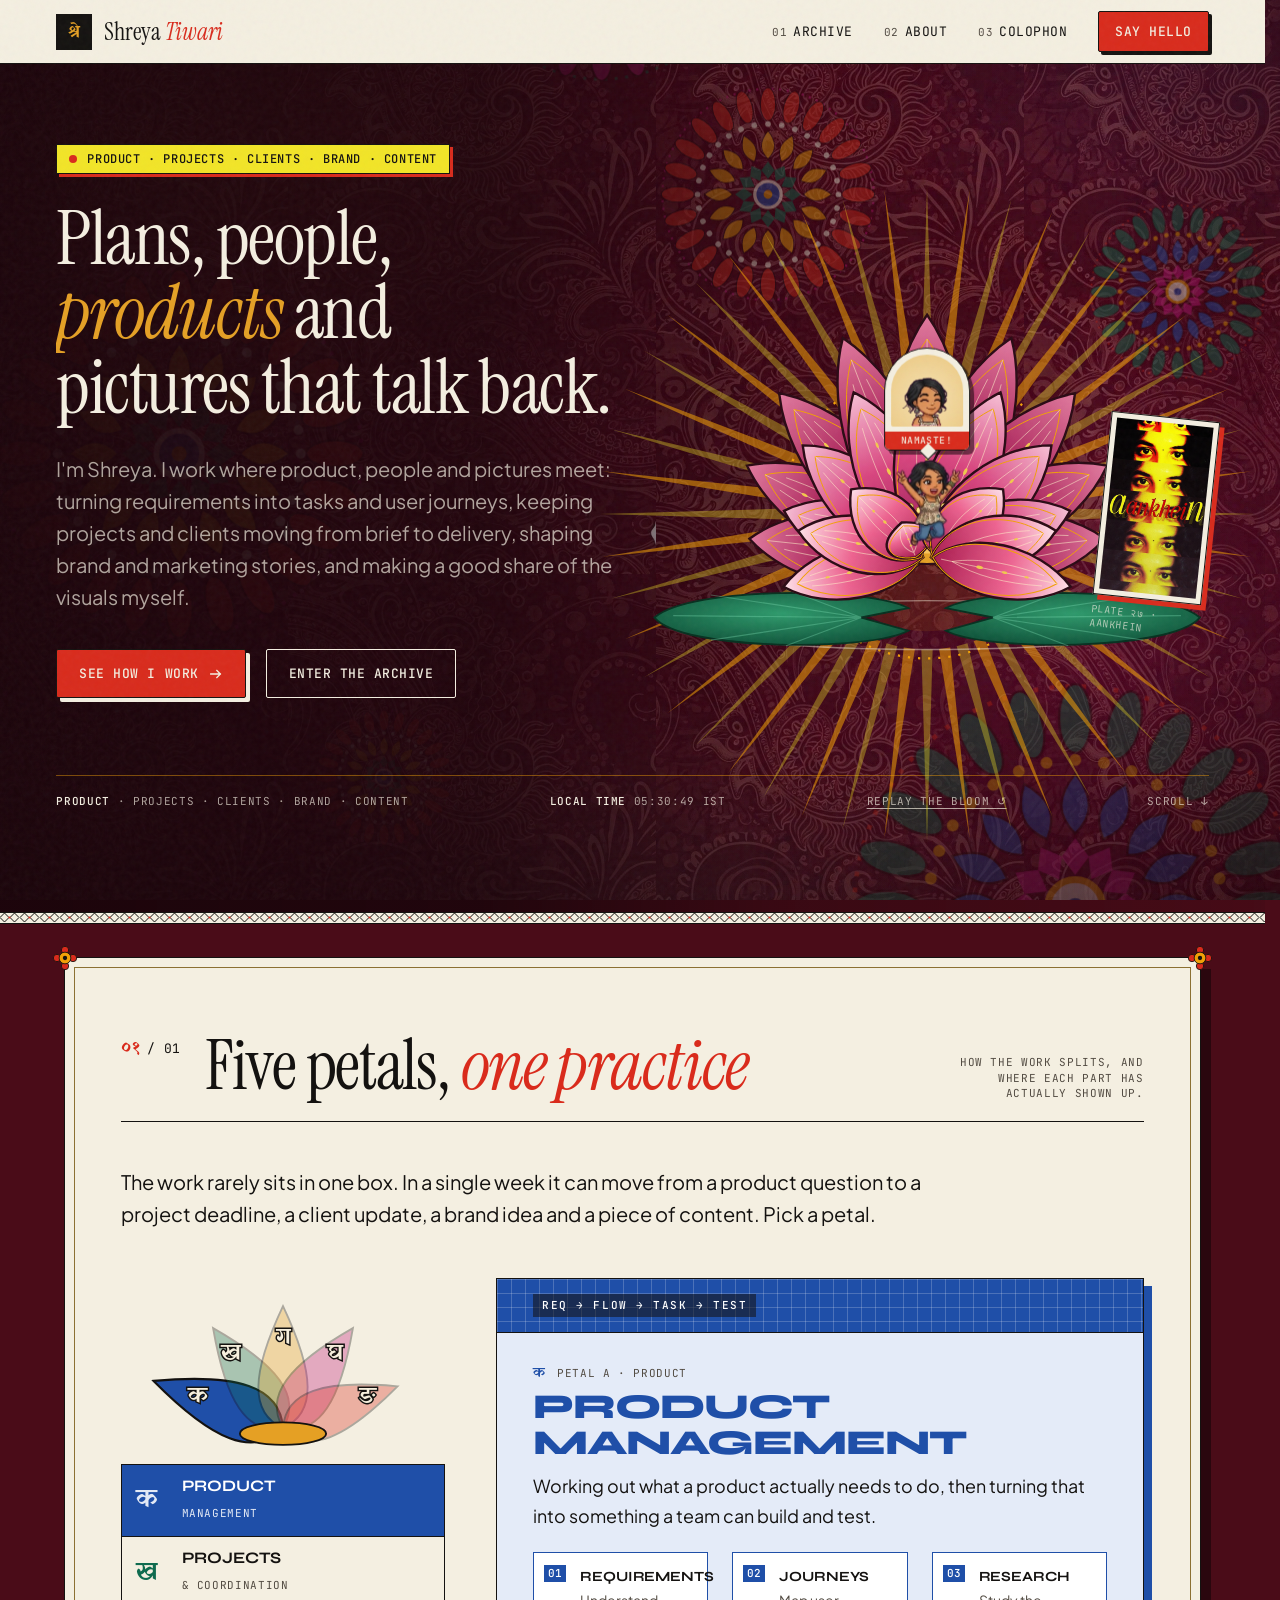
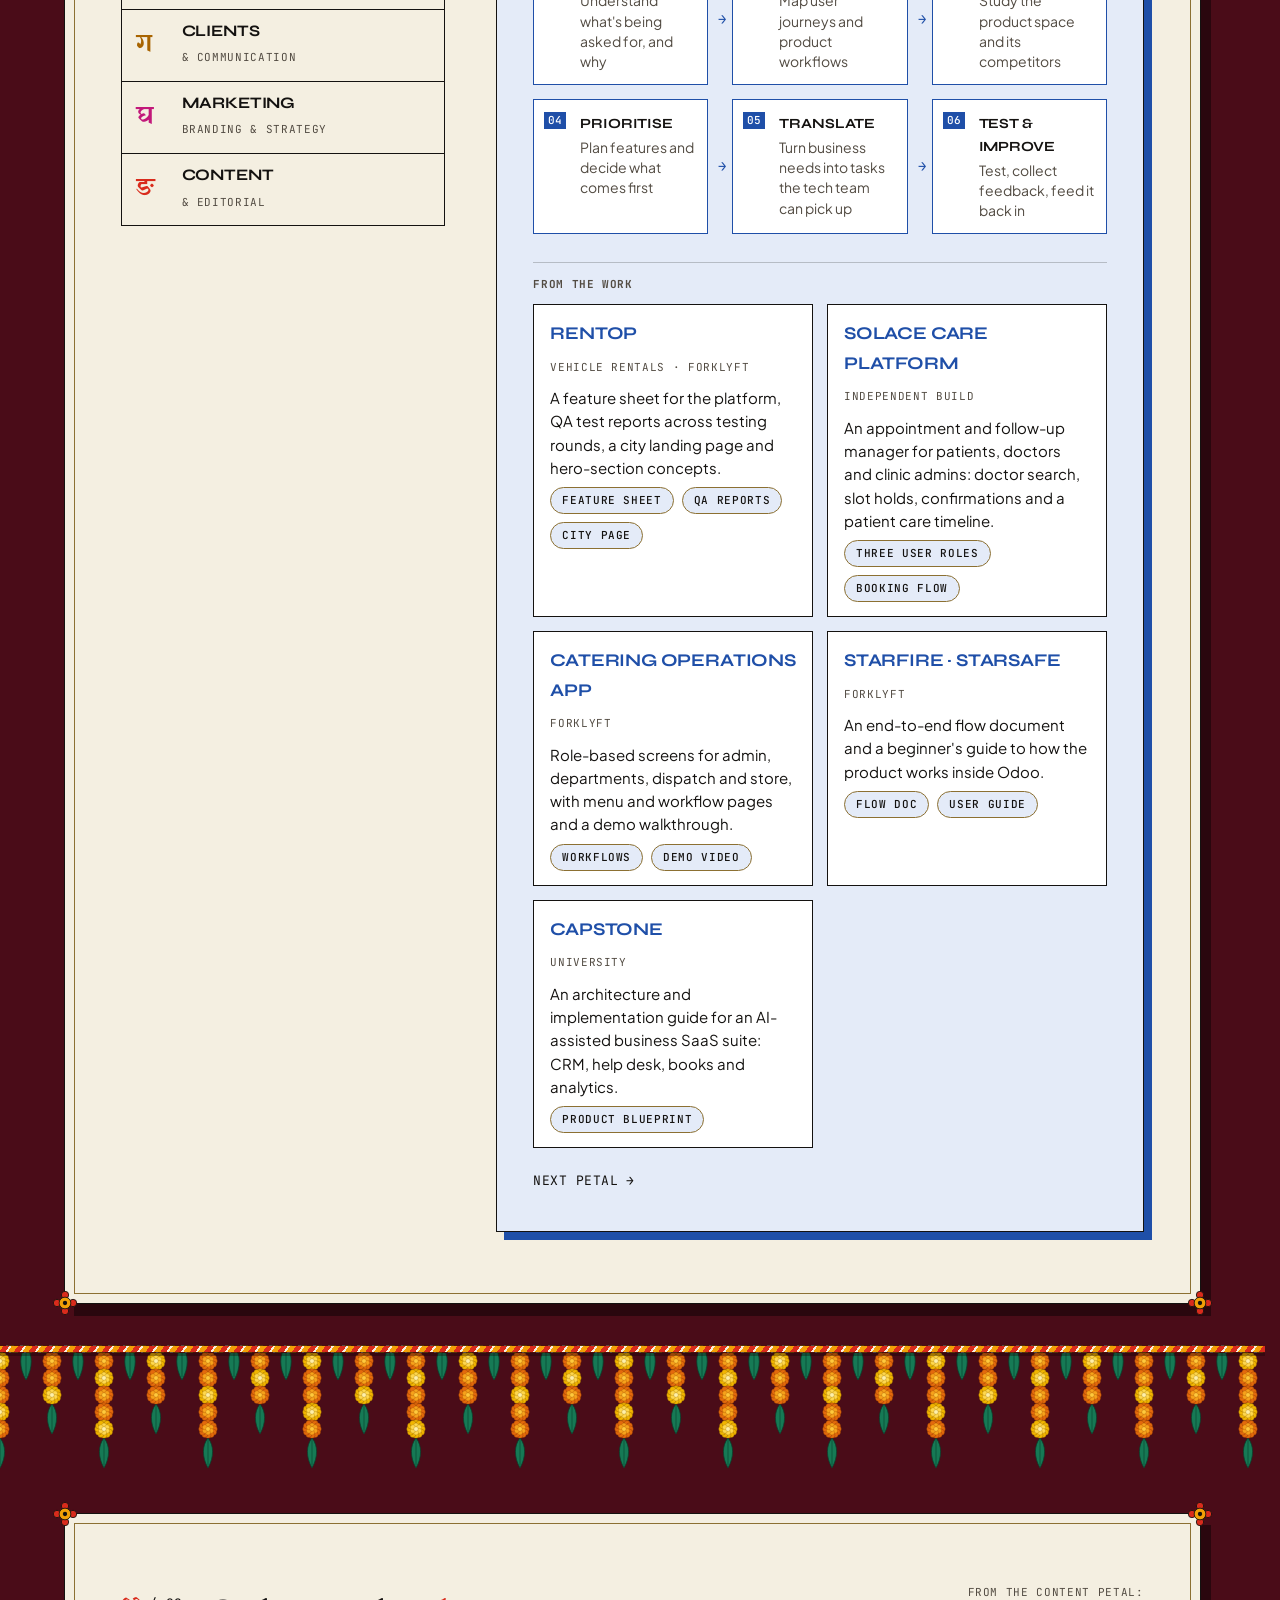
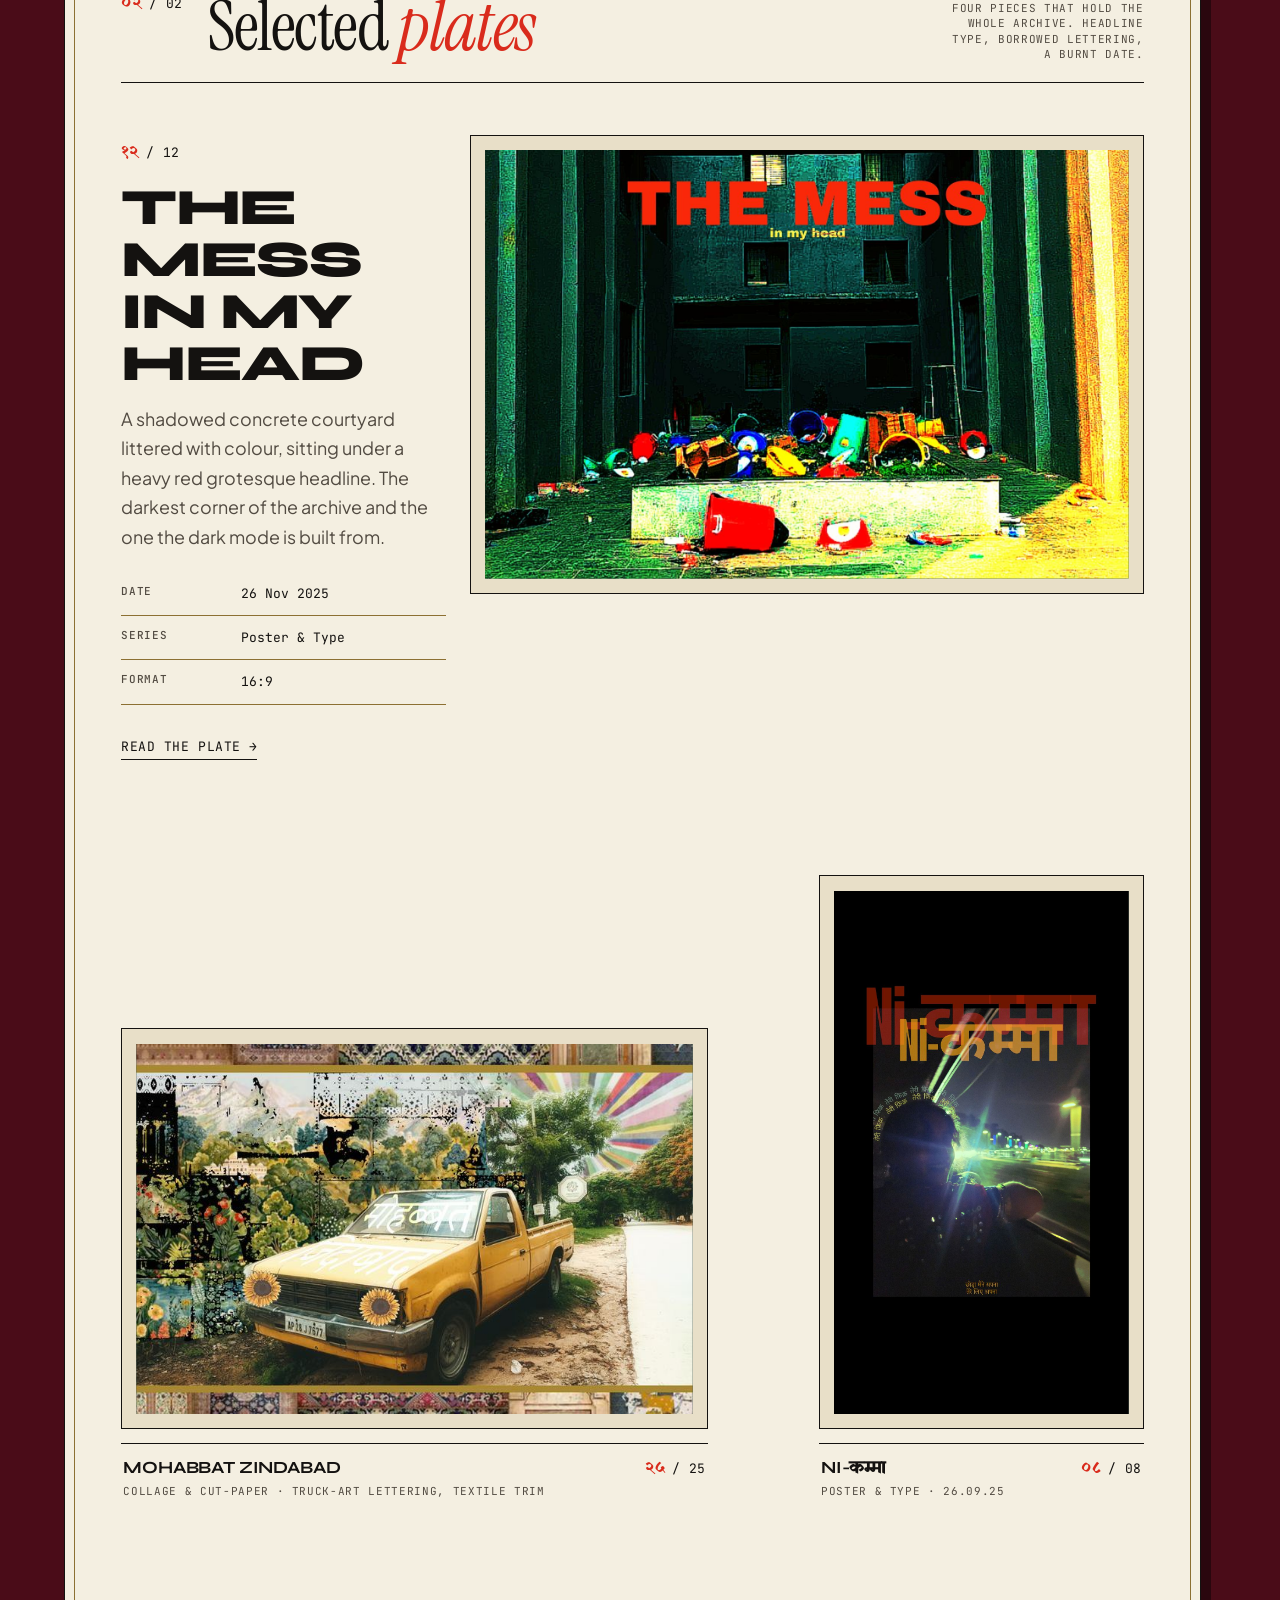
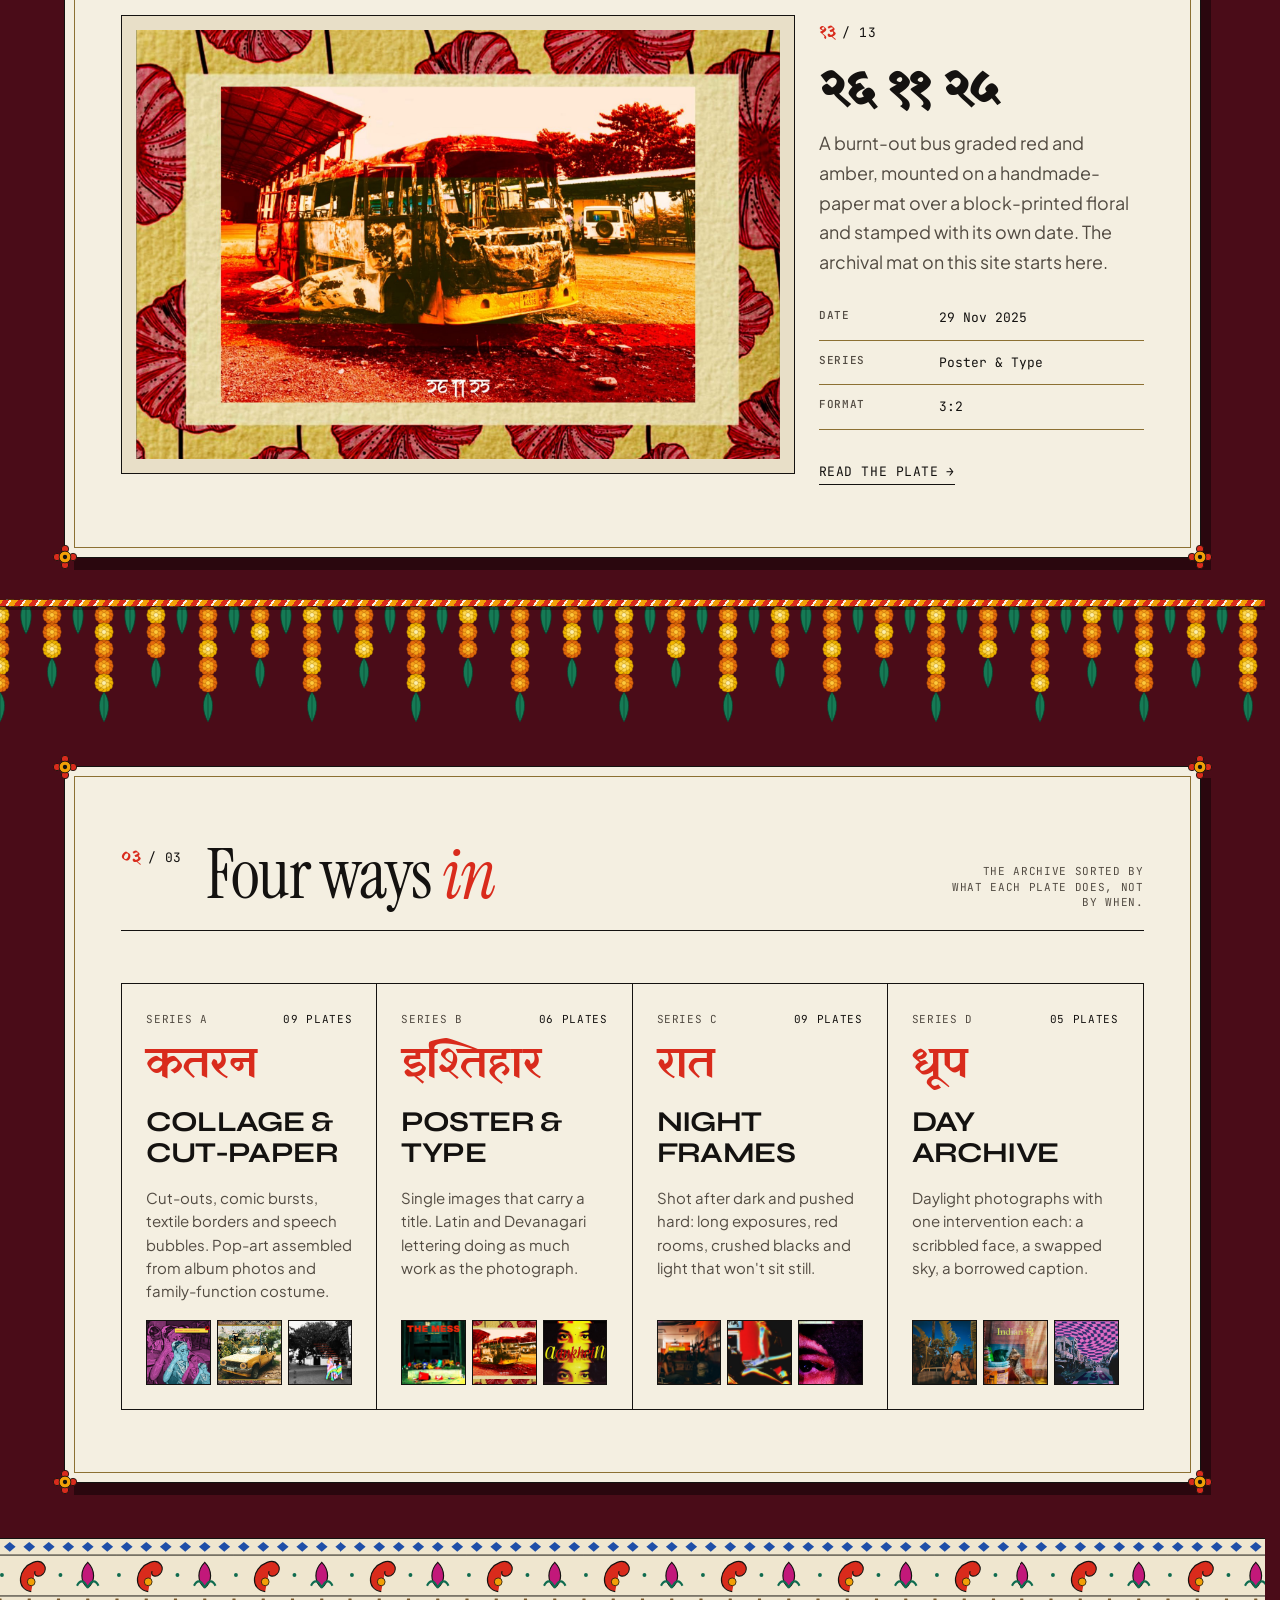
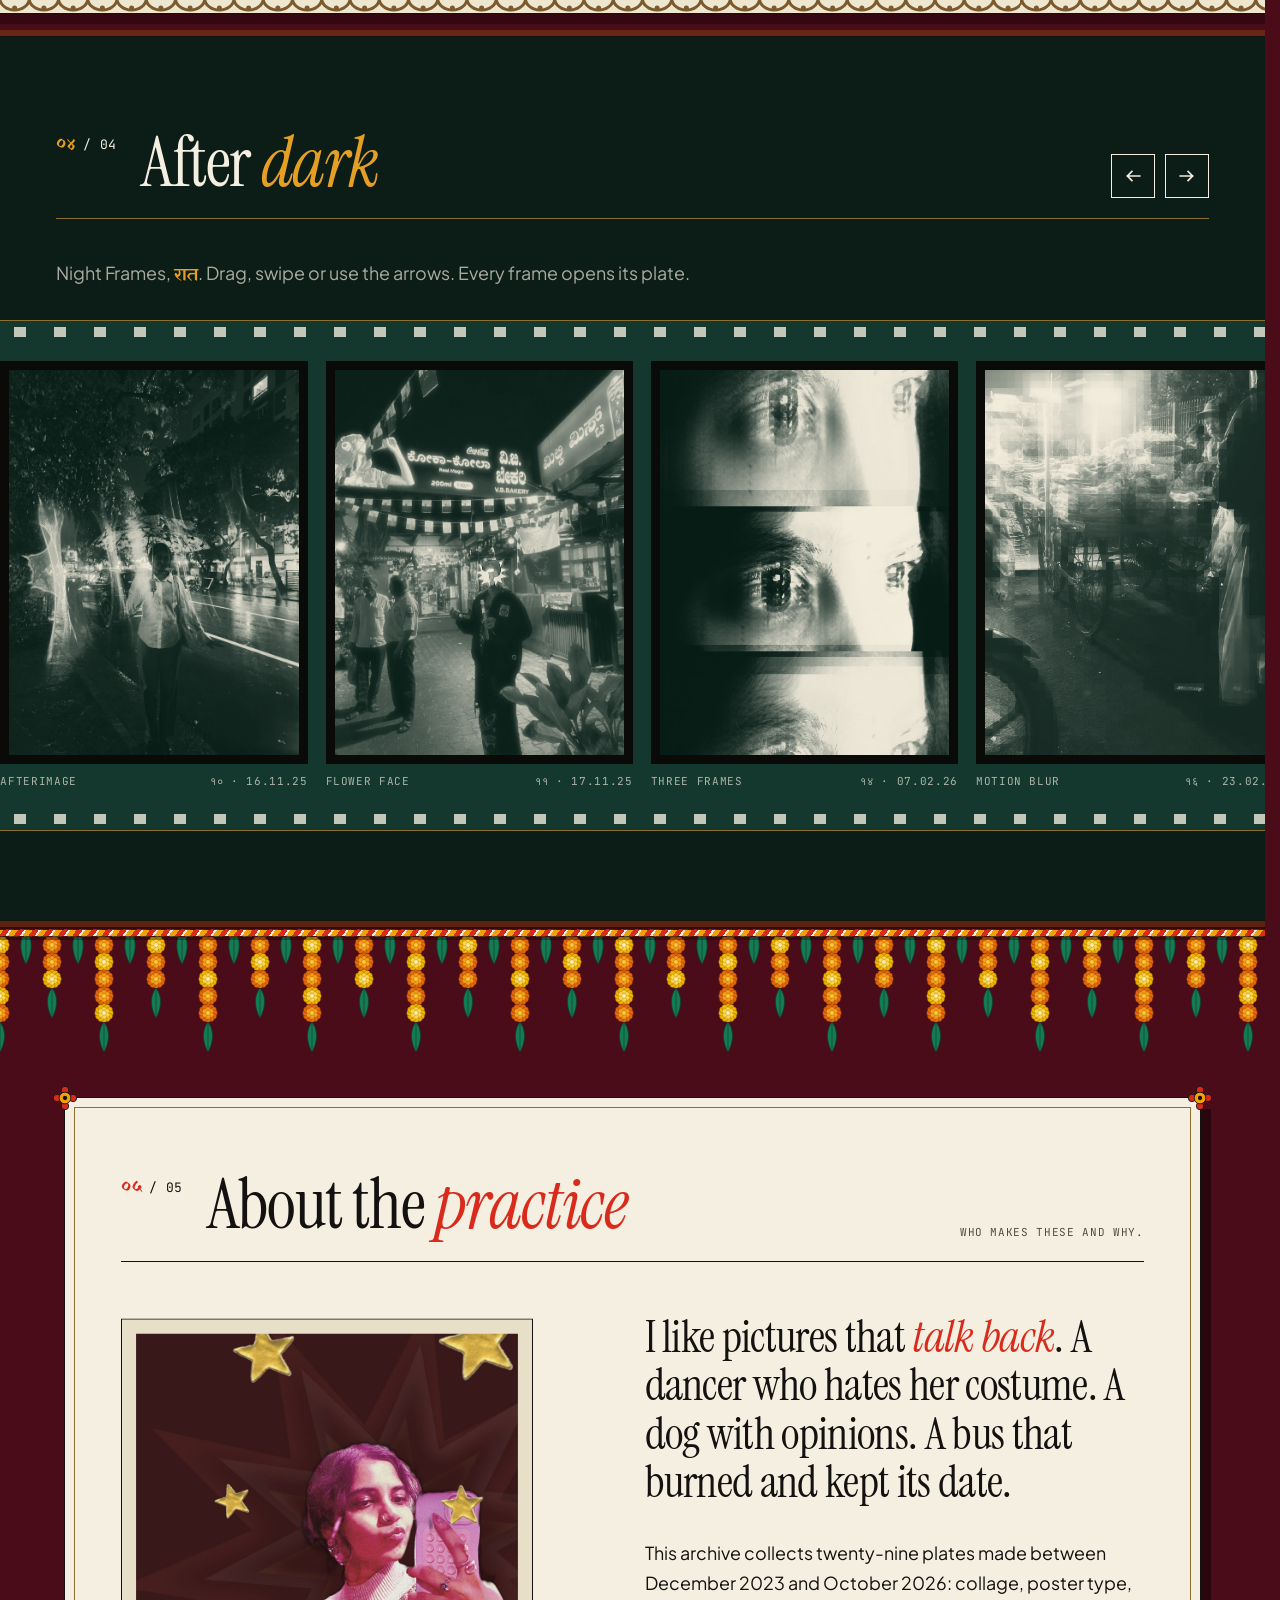
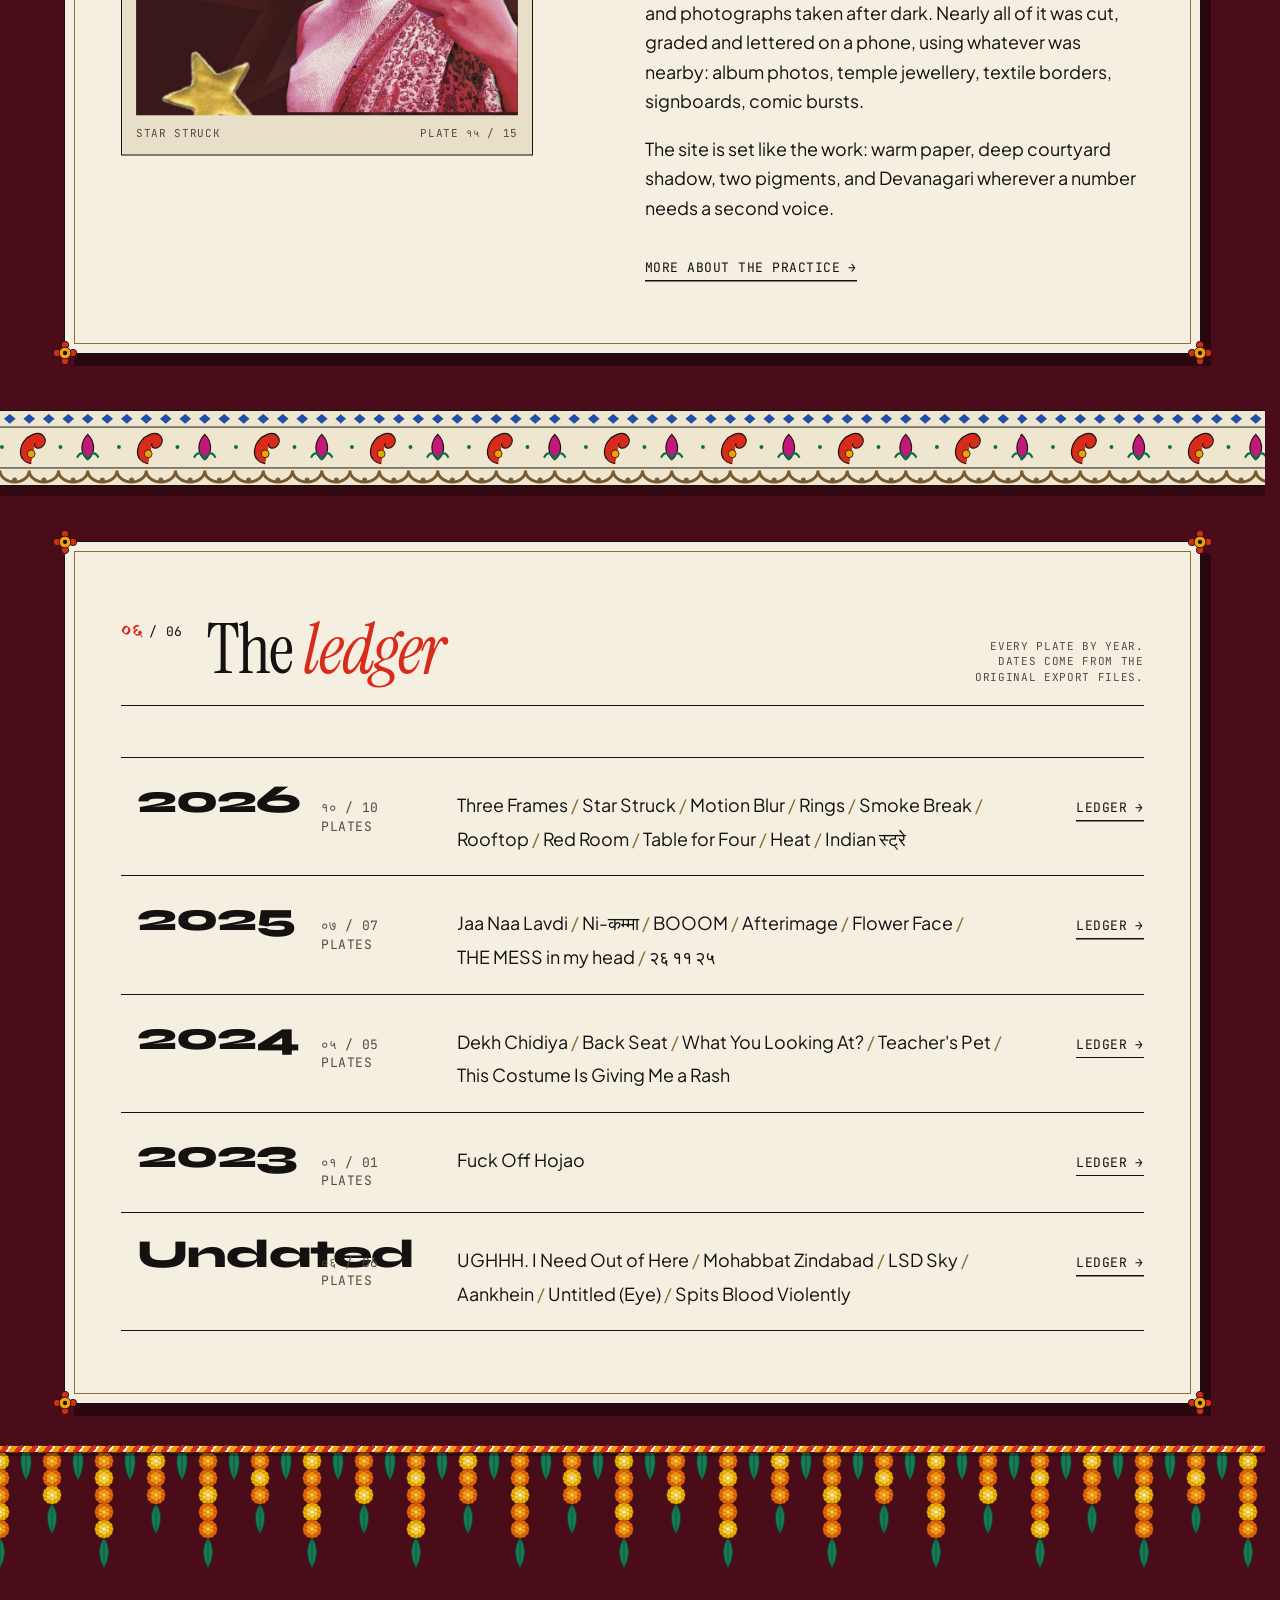
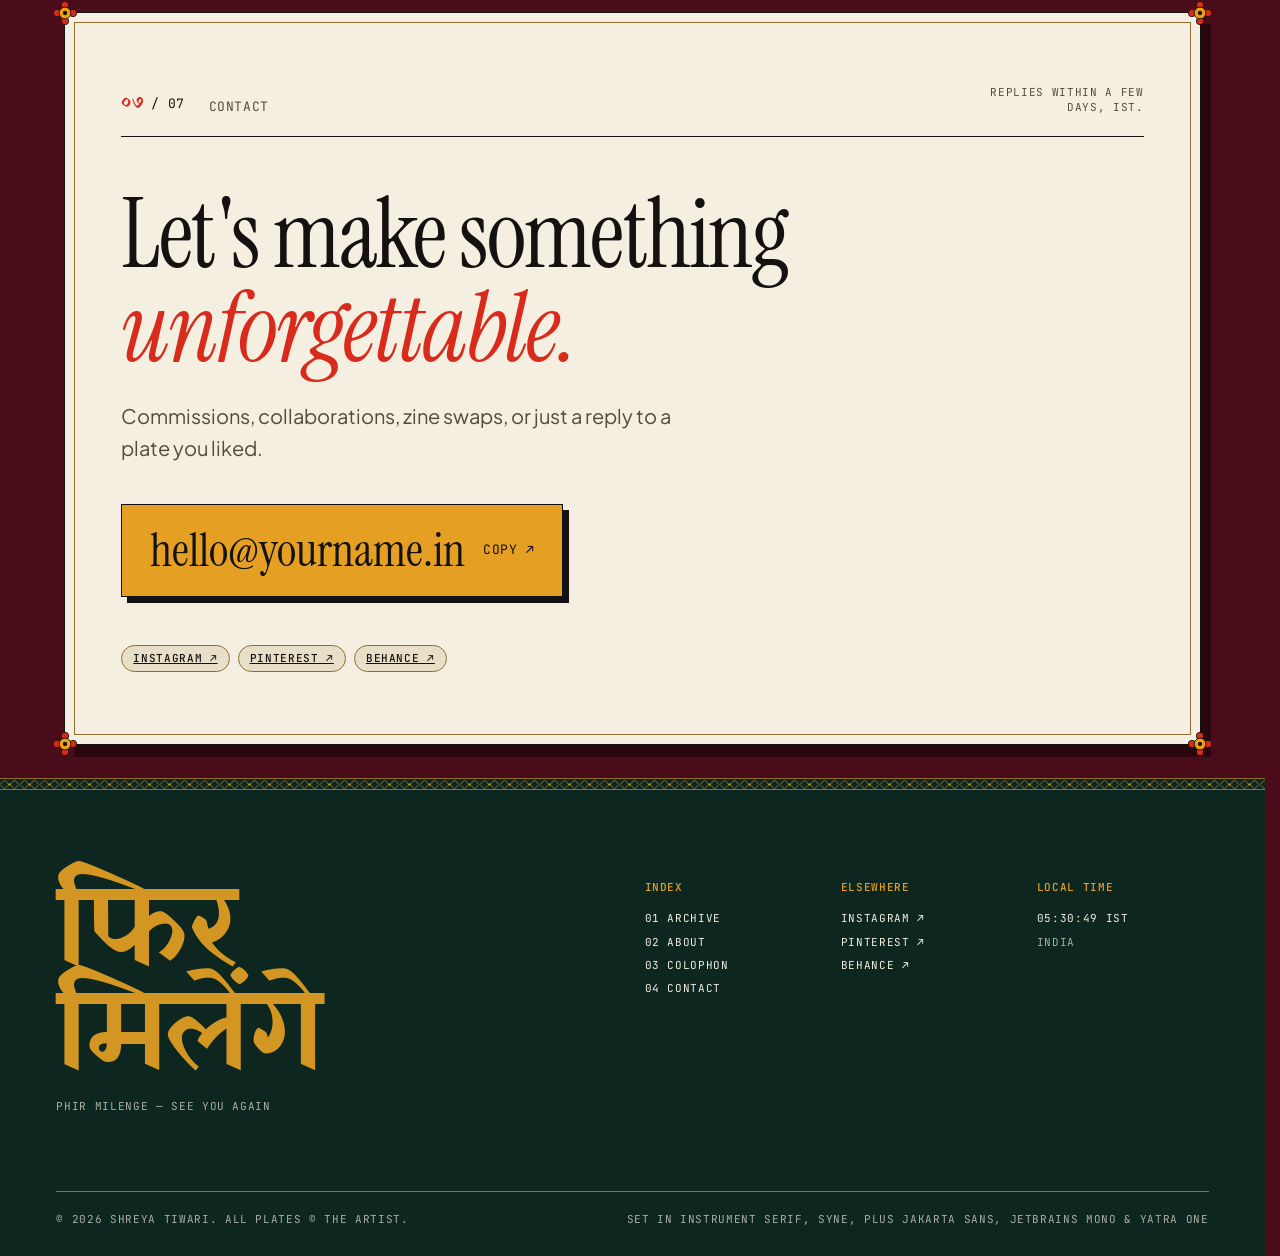
==== commit b4b8177f: "of" ====
--- a/index.html
+++ b/index.html
@@ -3,8 +3,8 @@
 <head>
 <meta charset="utf-8">
 <meta name="viewport" content="width=device-width, initial-scale=1">
-<title>Shreya Tiwari — Kagaz &amp; Chiaroscuro · an archive of edits</title>
-<meta name="description" content="Collage, poster type and night photographs made out of everyday India. Twenty-nine plates, 2023–2026.">
+<title>Shreya Tiwari — product, projects, brand &amp; content</title>
+<meta name="description" content="Shreya Tiwari works across product management, project coordination, client communication, marketing and content, and keeps an archive of collage, poster type and night photography.">
 <meta name="theme-color" content="#0D261F">
 <link rel="icon" href="data:image/svg+xml,%3Csvg xmlns='http://www.w3.org/2000/svg' viewBox='0 0 32 32'%3E%3Crect width='32' height='32' fill='%23141210'/%3E%3Crect x='7' y='7' width='18' height='18' fill='none' stroke='%23E5A024' stroke-width='2'/%3E%3Ccircle cx='16' cy='16' r='4' fill='%23D92B1C'/%3E%3C/svg%3E">
 <link rel="preconnect" href="https://fonts.googleapis.com">
@@ -13,246 +13,24 @@
 <link rel="stylesheet" href="css/kagaz.css">
 <script>document.documentElement.classList.add('js')</script>
 <link rel="preload" as="image" href="assets/maximal/shreya-sprites-keyed.webp">
-<style>
-/* =====================================================================
-   HOME ONLY — "Maximal" layer: a living Indian-maximalist world behind
-   the existing content, plus Shreya, the sprite companion.
-   Everything here is scoped to body.mx so the other pages are untouched.
-   Layers (back → front):
-     .mx-world  fixed, pointer-events none
-       paisley base (drifts) → glow → rangoli medallions (spin)
-       → collage cut-outs (bob + scroll/cursor parallax, wrap around)
-       → falling marigolds & petals → occasional kite → vignette
-     main       content as paper sheets; torans / elephant frieze between
-     .mx-shreya the companion (fixed, below the nav)
-   ===================================================================== */
-:root{
-  --mx-crimson:#4A0C18; --mx-wine:#6B1325; --mx-vermilion:#D92B1C; --mx-marigold:#F2A007;
-  --mx-emerald:#0F6B4F; --mx-blue:#1F4FA8; --mx-magenta:#C2187A; --mx-earth:#8C5A2B;
-  --mx-gut: clamp(12px, 5vw, 88px);
-}
-html{ scroll-behavior:smooth; }
-body.mx{ background:var(--mx-crimson); }
-.mx main, .mx .footer, .mx .trim{ position:relative; z-index:1; }
-
-/* ---------- the world ---------- */
-.mx-world{ position:fixed; inset:0; z-index:0; overflow:hidden; pointer-events:none; contain:strict; }
-.mx-world > *{ position:absolute; }
-.mx-paisley{ inset:-80px; will-change:transform; }
-.mx-paisley__tile{
-  position:absolute; left:0; top:0; width:calc(100% + 368px); height:calc(100% + 654px);
-  background:url(assets/maximal/paisley.webp) 0 0 / 368px 654px repeat;
-  animation:mxDrift 150s linear infinite;
-}
-@keyframes mxDrift{ to{ transform:translate3d(-368px,-654px,0); } }
-.mx-glow{
-  inset:0; mix-blend-mode:screen; opacity:.55;
-  background:
-    radial-gradient(55vmax 40vmax at 12% 18%, rgba(242,160,7,.30), transparent 60%),
-    radial-gradient(50vmax 45vmax at 88% 72%, rgba(194,24,122,.30), transparent 62%),
-    radial-gradient(60vmax 35vmax at 50% 108%, rgba(15,107,79,.45), transparent 60%),
-    radial-gradient(40vmax 30vmax at 92% 6%, rgba(31,79,168,.30), transparent 60%);
-  animation:mxBreathe 14s ease-in-out infinite alternate;
-}
-@keyframes mxBreathe{ to{ opacity:.85; } }
-.mx-med, .mx-scrap{ left:0; top:0; will-change:transform; }
-.mx-med svg{ display:block; width:100%; height:100%; animation:mxSpin var(--d,140s) linear infinite; }
-.mx-med.rev svg{ animation-direction:reverse; }
-@keyframes mxSpin{ to{ transform:rotate(360deg); } }
-
-/* torn-paper cut-outs from the collage */
-.mx-scrap__bob{ position:absolute; inset:0; animation:mxBob var(--d,12s) ease-in-out var(--dl,0s) infinite alternate; }
-@keyframes mxBob{
-  from{ transform:translateY(-9px) rotate(calc(var(--r) - 2.2deg)); }
-  to  { transform:translateY( 9px) rotate(calc(var(--r) + 2.2deg)); }
-}
-.mx-scrap__shadow, .mx-scrap__paper{ position:absolute; inset:0; }
-.mx-scrap__shadow{ background:rgba(18,4,8,.5); transform:translate(7px,9px); }
-.mx-scrap__paper{ background:#F6EFDD; padding:7px; }
-.mx-scrap__img{ width:100%; height:100%; background:url(assets/maximal/collage.webp) no-repeat; }
-.mx-scrap--spin .mx-scrap__img{ border-radius:50%; animation:mxSpin 90s linear infinite; }
-
-/* falling marigolds and petals */
-.mx-fall{ top:0; left:var(--x); width:var(--s); height:var(--s); will-change:transform;
-  animation:mxFall var(--d,22s) ease-in-out var(--dl,0s) infinite; }
-.mx-fall svg{ display:block; width:100%; height:100%; animation:mxSpin var(--sd,10s) linear infinite; }
-@keyframes mxFall{
-  0%  { transform:translate3d(0,-12vh,0); }
-  25% { transform:translate3d(var(--sw),22vh,0); }
-  50% { transform:translate3d(calc(var(--sw) * -1),52vh,0); }
-  75% { transform:translate3d(var(--sw),82vh,0); }
-  100%{ transform:translate3d(0,115vh,0); }
-}
-
-/* a patang that crosses now and then */
-.mx-kite{ left:0; top:var(--ky,14vh); width:78px; opacity:0; }
-.mx-kite.fly{ animation:mxKite var(--kd,26s) linear forwards; }
-.mx-kite svg{ display:block; width:100%; overflow:visible; animation:mxKiteBob 2.6s ease-in-out infinite alternate; transform-origin:50% 20%; }
-@keyframes mxKite{
-  0%  { opacity:1; transform:translate3d(-14vw,10vh,0); }
-  50% { transform:translate3d(48vw,-3vh,0); }
-  100%{ opacity:1; transform:translate3d(112vw,6vh,0); }
-}
-@keyframes mxKiteBob{ from{ transform:rotate(-9deg) translateY(-6px); } to{ transform:rotate(7deg) translateY(6px); } }
-.mx-vignette{ inset:0; background:radial-gradient(ellipse at 50% 45%, transparent 52%, rgba(20,3,8,.62) 100%); }
-
-/* ---------- content as paper sheets over the world ---------- */
-.mx .section{ background:transparent !important; border:0 !important; padding-block:clamp(18px,2.6vw,36px) !important; }
-.mx .section.blueprint::before{ display:none; }
-.mx .section:not(.on-dark) > .wrap{
-  position:relative;
-  width:calc(100% - 2 * var(--mx-gut));
-  max-width:calc(var(--max-width) - 2 * var(--mx-gut));
-  padding-block:clamp(44px,5.6vw,92px);
-  background:var(--bg-kagaz);
-  border:1.5px solid var(--ink-kajal);
-  box-shadow:10px 12px 0 rgba(18,4,8,.55);
-}
-.mx .section.on-parchment > .wrap{ background:var(--bg-parchment); }
-/* inner brass rule + marigold studs on all four corners */
-.mx .section:not(.on-dark) > .wrap::after{
-  content:""; position:absolute; inset:9px; border:1px solid var(--rule-brass); pointer-events:none;
-}
-.mx .section:not(.on-dark) > .wrap::before{
-  content:""; position:absolute; inset:-13px; pointer-events:none; z-index:2;
-  --stud:url("data:image/svg+xml,%3Csvg xmlns='http://www.w3.org/2000/svg' viewBox='0 0 24 24'%3E%3Cg fill='%23D92B1C' stroke='%23141210' stroke-width='.8'%3E%3Ccircle cx='12' cy='4.6' r='3.4'/%3E%3Ccircle cx='12' cy='19.4' r='3.4'/%3E%3Ccircle cx='4.6' cy='12' r='3.4'/%3E%3Ccircle cx='19.4' cy='12' r='3.4'/%3E%3C/g%3E%3Ccircle cx='12' cy='12' r='5.4' fill='%23F2A007' stroke='%23141210' stroke-width='.8'/%3E%3Ccircle cx='12' cy='12' r='2' fill='%23141210'/%3E%3C/svg%3E");
-  background:var(--stud) 0 0 / 26px no-repeat, var(--stud) 100% 0 / 26px no-repeat,
-             var(--stud) 0 100% / 26px no-repeat, var(--stud) 100% 100% / 26px no-repeat;
-  transition:transform .6s var(--ease-editorial);
-}
-.mx .section:not(.on-dark) > .wrap:hover::before{ transform:rotate(.001deg) scale(1.012); }
-/* sheets settle into place as they arrive */
-.mx .mx-sheet{ opacity:0; transform:translate3d(0,34px,0) rotate(-.35deg); }
-.mx .mx-sheet.is-in{ opacity:1; transform:none; transition:opacity .9s var(--ease-editorial), transform 1.1s var(--ease-editorial); }
-
-/* hero: the world shows through; a crimson scrim keeps the copy legible */
-.mx .hero{
-  background:linear-gradient(90deg, rgba(26,5,11,.95) 0%, rgba(26,5,11,.88) 40%, rgba(26,5,11,.42) 66%, rgba(26,5,11,.12) 100%) !important;
-}
-.mx .hero__strip{ border-top-color:rgba(242,160,7,.45); }
-/* night band stays dark, framed like a lit window */
-.mx .section.on-dark{
-  background:rgba(9,30,24,.95) !important;
-  border-block:1.5px solid var(--ink-kajal) !important;
-  box-shadow:0 0 0 6px rgba(242,160,7,.18), 0 14px 0 rgba(18,4,8,.35);
-  padding-block:clamp(56px,7vw,96px) !important;
-}
-/* the existing jaali trims now run like a printing press */
-.mx .trim{ animation:mxTrim 16s linear infinite; }
-@keyframes mxTrim{ to{ background-position-x:200px; } }
-
-/* ---------- section transitions ---------- */
-/* toran: kalava rope, swaying marigold strings, mango leaves */
-.mx-toran{ position:relative; z-index:1; height:150px; margin-block:-4px; pointer-events:none; overflow:hidden; }
-.mx-toran__rope{
-  position:absolute; left:0; right:0; top:12px; height:8px; z-index:2;
-  background:repeating-linear-gradient(-55deg, var(--mx-vermilion) 0 5px, var(--mx-marigold) 5px 10px, #F6EFDD 10px 12px);
-  border-block:1px solid rgba(18,4,8,.7); box-shadow:0 3px 0 rgba(18,4,8,.35);
-}
-.mx-toran__str{ position:absolute; top:16px; width:22px; transform-origin:50% 0; animation:mxSway var(--d,4s) ease-in-out var(--dl,0s) infinite alternate; }
-.mx-toran__str svg{ display:block; width:22px; overflow:visible; }
-.mx-toran__leaf{ position:absolute; top:13px; width:16px; transform-origin:50% 0; animation:mxSway var(--d,5s) ease-in-out var(--dl,0s) infinite alternate; }
-@keyframes mxSway{ from{ transform:rotate(calc(var(--a,5deg) * -1)); } to{ transform:rotate(var(--a,5deg)); } }
-/* elephant procession cut from the collage border */
-.mx-frieze{
-  position:relative; z-index:1; height:76px; margin-block:22px; overflow:hidden;
-  background:#EFE6CF; border-block:1.5px solid var(--ink-kajal); box-shadow:0 10px 0 rgba(18,4,8,.4);
-}
-.mx-frieze__run{
-  position:absolute; top:0; bottom:0; left:0; width:calc(100% + var(--tw,116px));
-  background:url(assets/maximal/frieze-tile.png) 0 0 / auto 100% repeat-x;
-  animation:mxFrieze 7s linear infinite; will-change:transform;
-}
-@keyframes mxFrieze{ to{ transform:translate3d(calc(var(--tw,116px) * -1),0,0); } }
-
-/* ---------- Shreya ---------- */
-.mx-shreya{ position:fixed; left:0; top:0; z-index:760; pointer-events:none; will-change:transform; }
-.mx-shreya__cv{ position:absolute; inset:0; width:100%; height:100%; transform-origin:50% 100%; }
-.mx-shreya__btn{
-  position:absolute; left:30%; width:40%; bottom:0; height:92%;
-  padding:0; border:0; background:transparent; cursor:pointer; pointer-events:auto; border-radius:40% 40% 8px 8px;
-}
-.mx-shreya__btn:focus-visible{ outline:2px dashed var(--mx-marigold); outline-offset:4px; }
-.mx-shreya__bubble{
-  position:absolute; width:86px; padding:6px 6px 0; left:0; bottom:100%;
-  background:var(--bg-kagaz); border:1.5px solid var(--ink-kajal); border-radius:43px 43px 6px 6px;
-  box-shadow:4px 4px 0 rgba(18,4,8,.55); text-align:center;
-  opacity:0; transform:translateY(8px) scale(.85); transform-origin:50% 100%;
-  transition:opacity .22s linear, transform .35s var(--ease-editorial);
-}
-.mx-shreya__bubble.on{ opacity:1; transform:none; }
-.mx-shreya__bubble::after{ /* tail */
-  content:""; position:absolute; left:var(--tail,50%); bottom:-8px; width:12px; height:12px; margin-left:-6px;
-  background:var(--bg-kagaz); border-right:1.5px solid var(--ink-kajal); border-bottom:1.5px solid var(--ink-kajal); transform:rotate(45deg);
-}
-.mx-shreya__bubble.below{ transform-origin:50% 0; }
-.mx-shreya__bubble.below::after{ bottom:auto; top:-8px; transform:rotate(225deg); }
-.mx-shreya__bubble canvas{ display:block; width:72px; height:72px; margin:0 auto; border-radius:36px 36px 2px 2px; background:radial-gradient(circle at 50% 60%, #F7E3B4, #EBC77E); }
-.mx-shreya__say{
-  display:block; margin:5px -6px 0; padding:4px 4px 3px; background:var(--accent-sindoor); color:var(--ink-cream);
-  font:500 9.5px/1.15 var(--font-mono); letter-spacing:.04em; text-transform:uppercase; border-radius:0 0 5px 5px;
-}
-.mx-rug{ position:fixed; left:0; top:0; z-index:759; width:60px; height:18px; pointer-events:none; opacity:0; transition:opacity .3s linear; will-change:transform; }
-.mx-rug.on{ opacity:1; }
-.mx-rug svg{ display:block; width:100%; height:100%; animation:mxRug 1.8s ease-in-out infinite alternate; }
-@keyframes mxRug{ from{ transform:translateY(-1px) skewX(-4deg); } to{ transform:translateY(2px) skewX(4deg); } }
-.mx-burst{ position:fixed; left:0; top:0; z-index:761; width:14px; height:14px; pointer-events:none; animation:mxBurst .9s var(--ease-editorial) forwards; }
-@keyframes mxBurst{ to{ transform:translate3d(var(--bx),var(--by),0) rotate(var(--br)); opacity:0; } }
-
-@media (max-width:1023px){
-  .mx .hero{ background:linear-gradient(180deg, rgba(26,5,11,.93) 0%, rgba(26,5,11,.86) 62%, rgba(26,5,11,.5) 100%) !important; }
-}
-@media (max-width:767px){
-  .mx-toran{ height:132px; }
-  .mx-frieze{ height:58px; }
-  .mx .section:not(.on-dark) > .wrap{ box-shadow:6px 8px 0 rgba(18,4,8,.55); }
-  .mx .section:not(.on-dark) > .wrap::before{ inset:-10px; background-size:20px; }
-}
-@media (prefers-reduced-motion: reduce){
-  html{ scroll-behavior:auto; }
-  .mx-world *, .mx-toran *, .mx-frieze__run, .mx .trim, .mx-rug svg{ animation:none !important; }
-  .mx-kite{ display:none; }
-  .mx .mx-sheet{ opacity:1; transform:none; }
-}
-</style>
+<link rel="stylesheet" href="css/maximal.css">
+<link rel="stylesheet" href="css/home.css">
+<script>
+/* first visit only: the lotus opening (js/home.js). Never with reduced motion or a #link;
+   a safety timer releases the page even if a script fails. */
+(function () {
+  try {
+    if (localStorage.getItem('kz-lotus-seen') || location.hash || matchMedia('(prefers-reduced-motion: reduce)').matches) return;
+    document.documentElement.classList.add('mx-intro');
+    setTimeout(function () { document.documentElement.classList.remove('mx-intro', 'mx-intro-out'); }, 12000);
+  } catch (e) {}
+})();
+</script>
 </head>
 <body class="mx">
 <a class="skip" href="#main">Skip to content</a>
 <div class="curtain" aria-hidden="true"><div class="curtain__label"><span class="deva">श्रे</span><span class="mono">Kagaz &amp; Chiaroscuro</span></div></div>
 
-<!-- ============================================================ MAXIMAL WORLD
-     Fixed, decorative, behind everything. Cut-outs, medallions and falling
-     flowers are added by the script at the end of this file. -->
-<svg width="0" height="0" style="position:absolute" aria-hidden="true" focusable="false">
-  <defs>
-    <symbol id="mx-mari" viewBox="-10 -10 20 20">
-      <g fill="#E46A0C" stroke="#7A3300" stroke-width=".35"><circle cx="0" cy="-6.3" r="3"/><circle cx="3.15" cy="-5.46" r="3"/><circle cx="5.46" cy="-3.15" r="3"/><circle cx="6.3" cy="0" r="3"/><circle cx="5.46" cy="3.15" r="3"/><circle cx="3.15" cy="5.46" r="3"/><circle cx="0" cy="6.3" r="3"/><circle cx="-3.15" cy="5.46" r="3"/><circle cx="-5.46" cy="3.15" r="3"/><circle cx="-6.3" cy="0" r="3"/><circle cx="-5.46" cy="-3.15" r="3"/><circle cx="-3.15" cy="-5.46" r="3"/></g>
-      <g fill="#F7A21B" stroke="#9A4A00" stroke-width=".3"><circle cx="0" cy="-3.5" r="2.5"/><circle cx="3.03" cy="-1.75" r="2.5"/><circle cx="3.03" cy="1.75" r="2.5"/><circle cx="0" cy="3.5" r="2.5"/><circle cx="-3.03" cy="1.75" r="2.5"/><circle cx="-3.03" cy="-1.75" r="2.5"/></g>
-      <circle r="2.3" fill="#FFC93C" stroke="#9A4A00" stroke-width=".3"/>
-    </symbol>
-    <symbol id="mx-mari-y" viewBox="-10 -10 20 20">
-      <g fill="#F2B600" stroke="#7A5200" stroke-width=".35"><circle cx="0" cy="-6.3" r="3"/><circle cx="3.15" cy="-5.46" r="3"/><circle cx="5.46" cy="-3.15" r="3"/><circle cx="6.3" cy="0" r="3"/><circle cx="5.46" cy="3.15" r="3"/><circle cx="3.15" cy="5.46" r="3"/><circle cx="0" cy="6.3" r="3"/><circle cx="-3.15" cy="5.46" r="3"/><circle cx="-5.46" cy="3.15" r="3"/><circle cx="-6.3" cy="0" r="3"/><circle cx="-5.46" cy="-3.15" r="3"/><circle cx="-3.15" cy="-5.46" r="3"/></g>
-      <g fill="#FFD84D" stroke="#9A6A00" stroke-width=".3"><circle cx="0" cy="-3.5" r="2.5"/><circle cx="3.03" cy="-1.75" r="2.5"/><circle cx="3.03" cy="1.75" r="2.5"/><circle cx="0" cy="3.5" r="2.5"/><circle cx="-3.03" cy="1.75" r="2.5"/><circle cx="-3.03" cy="-1.75" r="2.5"/></g>
-      <circle r="2.3" fill="#FFF0A8" stroke="#9A6A00" stroke-width=".3"/>
-    </symbol>
-    <symbol id="mx-leaf" viewBox="0 0 16 34">
-      <path d="M8 0 C15 8 15 22 8 34 C1 22 1 8 8 0Z" fill="#167A55" stroke="#08402C" stroke-width=".8"/>
-      <path d="M8 2 V31" stroke="#0A4A33" stroke-width=".8"/>
-    </symbol>
-    <symbol id="mx-petal" viewBox="0 0 10 16">
-      <path d="M5 0 C10 4 10 11 5 16 C0 11 0 4 5 0Z" fill="currentColor" stroke="rgba(0,0,0,.35)" stroke-width=".5"/>
-    </symbol>
-  </defs>
-</svg>
-<div class="mx-world" aria-hidden="true">
-  <div class="mx-paisley"><div class="mx-paisley__tile"></div></div>
-  <div class="mx-glow"></div>
-  <!-- medallions, cut-outs, falling flowers are inserted here -->
-  <div class="mx-kite">
-    <svg viewBox="0 0 80 120"><path d="M40 4 L70 40 L40 82 L10 40Z" fill="#C2187A" stroke="#141210" stroke-width="1.6"/><path d="M40 4 L70 40 L40 40Z" fill="#F2A007"/><path d="M10 40 L40 40 L40 82Z" fill="#1F4FA8"/><path d="M40 4 V82 M10 40 H70" stroke="#141210" stroke-width="1.2"/><path d="M40 82 l-7 10 h14z" fill="#D92B1C" stroke="#141210" stroke-width="1"/><path d="M40 92 C 30 102 46 108 34 118 S 10 150 -40 170" fill="none" stroke="#F6EFDD" stroke-width="1" opacity=".85"/></svg>
-  </div>
-  <div class="mx-vignette"></div>
-</div>
 
 <!-- ============================================================ NAV -->
 <header class="nav">
@@ -283,56 +61,265 @@
 <main id="main">
 
 <!-- ============================================================ HERO
-     Courtyard dark canvas, 7/5 asymmetric split: copy left, matted
-     plate right with a Devanagari stamp. One haldi italic word. -->
-<section class="hero on-dark" aria-labelledby="hero-t">
+     The lotus is the hero. On a first visit it blooms centre stage
+     (js/home.js) and then glides into this spot, so the hero is the
+     opening's last frame. Shreya sits in it, typing (js/maximal.js). -->
+<section class="hero on-dark mx-hero" aria-labelledby="hero-t">
   <div class="wrap">
     <div class="g12">
       <div class="hero__copy">
-        <span class="zine-badge rise"><span class="dot" aria-hidden="true"></span><span>Archive open · <span data-count="all" data-deva lang="hi">२९</span> plates · 2023 — 2026</span></span>
+        <span class="zine-badge rise"><span class="dot" aria-hidden="true"></span><span>Product · Projects · Clients · Brand · Content</span></span>
         <h1 id="hero-t" class="display lines">
-          <span><span>Pictures I cut up,</span></span>
-          <span><span><em>re-coloured</em> and</span></span>
-          <span><span>talked back to.</span></span>
+          <span><span>Plans, people,</span></span>
+          <span><span><em>products</em> and</span></span>
+          <span><span>pictures that talk back.</span></span>
         </h1>
-        <p class="lede rise d1">Collage, poster type and night photographs made out of everyday India: costumes from family functions, street dogs with opinions, café lanterns, a bus that burned. Mostly edited on a phone. Always a little loud.</p>
+        <p class="lede rise d1">I'm Shreya. I work where product, people and pictures meet: turning requirements into tasks and user journeys, keeping projects and clients moving from brief to delivery, shaping brand and marketing stories, and making a good share of the visuals myself.</p>
         <div class="hero__ctas rise d2">
-          <a class="btn btn-primary" href="archive.html">Enter the archive <svg class="ico" viewBox="0 0 16 16" aria-hidden="true"><path d="M2 8h11M9 4l4 4-4 4"/></svg></a>
-          <a class="btn btn-secondary" href="about.html">About the maker</a>
+          <a class="btn btn-primary" href="#practice">See how I work <svg class="ico" viewBox="0 0 16 16" aria-hidden="true"><path d="M2 8h11M9 4l4 4-4 4"/></svg></a>
+          <a class="btn btn-secondary" href="archive.html">Enter the archive</a>
         </div>
       </div>
 
-      <figure class="hero__visual rise d1">
-        <div class="mat mat--shadow" data-parallax=".1">
-          <a href="plate.html?w=aankhein" aria-label="Open plate: Aankhein">
-            <div class="mat__win wipe"><img src="assets/img/aankhein.jpg" alt="Aankhein — five horizontal slices of the same eyes, graded acid-yellow to red, with the title in an italic serif" width="736" height="1308" fetchpriority="high"></div>
-          </a>
-          <figcaption class="mat__cap mono-s"><span>Aankhein</span><span>Plate २७ / 27</span></figcaption>
-          <span class="stamp" lang="hi" aria-hidden="true">आँखें</span>
+      <figure class="hero__visual mx-hero__visual">
+        <div class="mx-lotus">
+          <div class="mx-lotus__float"><div class="mx-lotus__art"></div></div>
         </div>
+        <figcaption class="visually-hidden">An illustrated lotus in full bloom. Shreya, a little pixel-art version of me, sits in it working on her laptop. You can click her, drag her anywhere, or move her with the arrow keys.</figcaption>
+        <a class="mx-postcard" href="plate.html?w=aankhein">
+          <span class="mat"><span class="mat__win"><img src="assets/img/aankhein.jpg" alt="Aankhein — five horizontal slices of the same eyes, graded acid-yellow to red, with the title in an italic serif" width="736" height="1308"></span></span>
+          <span class="mx-postcard__cap mono-s">Plate २७ · Aankhein</span>
+        </a>
       </figure>
     </div>
 
     <div class="hero__strip mono-s rise d3">
-      <span><b>Collage</b> · Poster · Night · Day</span>
-      <span><b>Edited in</b> Picsart</span>
+      <span><b>Product</b> · Projects · Clients · Brand · Content</span>
       <span><b>Local time</b> <span data-ist class="clock">--:--:-- IST</span></span>
+      <button class="mx-replay" type="button" data-replay-intro>Replay the bloom <span aria-hidden="true">↺</span></button>
       <span aria-hidden="true">Scroll ↓</span>
     </div>
   </div>
 </section>
+<button class="mx-skip btn btn-secondary" type="button" hidden>Skip intro <span aria-hidden="true">→</span></button>
 
 <div class="trim" role="presentation"></div>
 
-<!-- ============================================================ 01 SELECTED PLATES
+<!-- ============================================================ 01 PRACTICE
+     Five petals, one practice. A tablist (js/home.js) over five chapters;
+     each petal has its own colour, motif and way of drawing its process.
+     "From the work" lists real deliverables only: no outcomes or numbers
+     are claimed. Without JS every chapter is simply shown in turn. -->
+<section id="practice" class="section pr-section" aria-labelledby="pr-t">
+  <div class="wrap">
+    <header class="sec-head">
+      <span class="idx"><span class="deva">०१</span><span>/ 01</span></span>
+      <h2 id="pr-t" class="display-s" data-shreya-says="think|Five petals!">Five petals, <em>one practice</em></h2>
+      <p class="sec-meta mono-s muted">How the work splits, and where each part has actually shown up.</p>
+    </header>
+    <p class="lede pr-intro rise">The work rarely sits in one box. In a single week it can move from a product question to a project deadline, a client update, a brand idea and a piece of content. Pick a petal.</p>
+
+    <div class="pr" data-theme="product">
+      <div class="pr-nav">
+        <svg class="pr-dial" viewBox="-160 -160 320 180" data-active="0" aria-hidden="true">
+          <defs><path id="pr-petal" d="M0 0C-36 -16 -34 -58 0 -130C34 -58 36 -16 0 0Z"/></defs>
+          <g data-i="0" transform="rotate(-70)"><use href="#pr-petal" class="pr-dial__p" style="--c:#1F4FA8"/><text y="-96" class="pr-dial__n" transform="rotate(70 0 -96)">क</text></g>
+          <g data-i="1" transform="rotate(-35)"><use href="#pr-petal" class="pr-dial__p" style="--c:#0F6B4F"/><text y="-96" class="pr-dial__n" transform="rotate(35 0 -96)">ख</text></g>
+          <g data-i="2"><use href="#pr-petal" class="pr-dial__p" style="--c:#E5A024"/><text y="-96" class="pr-dial__n">ग</text></g>
+          <g data-i="3" transform="rotate(35)"><use href="#pr-petal" class="pr-dial__p" style="--c:#C2187A"/><text y="-96" class="pr-dial__n" transform="rotate(-35 0 -96)">घ</text></g>
+          <g data-i="4" transform="rotate(70)"><use href="#pr-petal" class="pr-dial__p" style="--c:#D92B1C"/><text y="-96" class="pr-dial__n" transform="rotate(-70 0 -96)">ङ</text></g>
+          <ellipse cx="0" cy="6" rx="46" ry="12" fill="#E5A024" stroke="#141210" stroke-width="2"/>
+        </svg>
+        <div class="pr-tabs" role="tablist" aria-label="Disciplines">
+          <button role="tab" id="pr-tab-product" aria-controls="pr-product" aria-selected="true" data-shreya="type|Writing specs"><span class="deva" lang="hi">क</span><span><b>Product</b><small>management</small></span></button>
+          <button role="tab" id="pr-tab-projects" aria-controls="pr-projects" aria-selected="false" tabindex="-1" data-shreya="think|What's pending?"><span class="deva" lang="hi">ख</span><span><b>Projects</b><small>&amp; coordination</small></span></button>
+          <button role="tab" id="pr-tab-clients" aria-controls="pr-clients" aria-selected="false" tabindex="-1" data-shreya="hearts|Following up!"><span class="deva" lang="hi">ग</span><span><b>Clients</b><small>&amp; communication</small></span></button>
+          <button role="tab" id="pr-tab-marketing" aria-controls="pr-marketing" aria-selected="false" tabindex="-1" data-shreya="surprised|Campaign idea!"><span class="deva" lang="hi">घ</span><span><b>Marketing</b><small>branding &amp; strategy</small></span></button>
+          <button role="tab" id="pr-tab-content" aria-controls="pr-content" aria-selected="false" tabindex="-1" data-shreya="headphones|Editing mode"><span class="deva" lang="hi">ङ</span><span><b>Content</b><small>&amp; editorial</small></span></button>
+        </div>
+      </div>
+
+      <div class="pr-panels">
+
+        <!-- A · PRODUCT — blueprint blue, a numbered flowchart -->
+        <article class="pr-panel" id="pr-product" role="tabpanel" aria-labelledby="pr-tab-product" data-theme="product" tabindex="0">
+          <div class="pr-band" aria-hidden="true"><span>REQ → FLOW → TASK → TEST</span></div>
+          <header class="pr-head">
+            <span class="pr-kicker mono-s"><span class="deva" lang="hi">क</span> Petal A · Product</span>
+            <h3 class="brutal">Product management</h3>
+            <p class="pr-lede">Working out what a product actually needs to do, then turning that into something a team can build and test.</p>
+          </header>
+          <ol class="pr-flow pr-flow--steps">
+            <li><b>Requirements</b><span>Understand what's being asked for, and why</span></li>
+            <li><b>Journeys</b><span>Map user journeys and product workflows</span></li>
+            <li><b>Research</b><span>Study the product space and its competitors</span></li>
+            <li><b>Prioritise</b><span>Plan features and decide what comes first</span></li>
+            <li><b>Translate</b><span>Turn business needs into tasks the tech team can pick up</span></li>
+            <li><b>Test &amp; improve</b><span>Test, collect feedback, feed it back in</span></li>
+          </ol>
+          <h4 class="pr-sub mono-s">From the work</h4>
+          <ul class="pr-work">
+            <li><div class="pr-work__h"><b>Rentop</b><span class="mono-s">Vehicle rentals · ForkLyft</span></div>
+              <p>A feature sheet for the platform, QA test reports across testing rounds, a city landing page and hero-section concepts.</p>
+              <ul class="tags"><li class="tag">Feature sheet</li><li class="tag">QA reports</li><li class="tag">City page</li></ul></li>
+            <li><div class="pr-work__h"><b>Solace Care Platform</b><span class="mono-s">Independent build</span></div>
+              <p>An appointment and follow-up manager for patients, doctors and clinic admins: doctor search, slot holds, confirmations and a patient care timeline.</p>
+              <ul class="tags"><li class="tag">Three user roles</li><li class="tag">Booking flow</li></ul></li>
+            <li><div class="pr-work__h"><b>Catering operations app</b><span class="mono-s">ForkLyft</span></div>
+              <p>Role-based screens for admin, departments, dispatch and store, with menu and workflow pages and a demo walkthrough.</p>
+              <ul class="tags"><li class="tag">Workflows</li><li class="tag">Demo video</li></ul></li>
+            <li><div class="pr-work__h"><b>StarFire · Starsafe</b><span class="mono-s">ForkLyft</span></div>
+              <p>An end-to-end flow document and a beginner's guide to how the product works inside Odoo.</p>
+              <ul class="tags"><li class="tag">Flow doc</li><li class="tag">User guide</li></ul></li>
+            <li><div class="pr-work__h"><b>Capstone</b><span class="mono-s">University</span></div>
+              <p>An architecture and implementation guide for an AI-assisted business SaaS suite: CRM, help desk, books and analytics.</p>
+              <ul class="tags"><li class="tag">Product blueprint</li></ul></li>
+          </ul>
+          <button class="link pr-next" type="button" data-next-petal>Next petal <span class="arr">→</span></button>
+        </article>
+
+        <!-- B · PROJECTS — emerald, a toran timeline with marigold milestones -->
+        <article class="pr-panel" id="pr-projects" role="tabpanel" aria-labelledby="pr-tab-projects" data-theme="projects" tabindex="0">
+          <div class="pr-band" aria-hidden="true"><span>PLAN · TRACK · FOLLOW UP · DELIVER</span></div>
+          <header class="pr-head">
+            <span class="pr-kicker mono-s"><span class="deva" lang="hi">ख</span> Petal B · Projects</span>
+            <h3 class="brutal">Project management &amp; coordination</h3>
+            <p class="pr-lede">Keeping several people, timelines and deliverables pointed the same way until the thing actually ships.</p>
+          </header>
+          <ol class="pr-flow pr-flow--timeline">
+            <li><b>Plan</b><span>Timelines and deliverables</span></li>
+            <li><b>Coordinate</b><span>Cross-functional teams and stakeholders</span></li>
+            <li><b>Track</b><span>Progress, and follow-ups on what's pending</span></li>
+            <li><b>Organise</b><span>Workflows and documentation</span></li>
+            <li><b>Deliver</b><span>From planning through to done</span></li>
+          </ol>
+          <h4 class="pr-sub mono-s">From the work</h4>
+          <ul class="pr-work">
+            <li><div class="pr-work__h"><b>Vizion Tools · Odoo go-live</b><span class="mono-s">ForkLyft</span></div>
+              <p>QA test instructions written up as a checklist for the go-live.</p>
+              <ul class="tags"><li class="tag">Go-live checklist</li></ul></li>
+            <li><div class="pr-work__h"><b>Three brands, one month</b><span class="mono-s">ForkLyft · Rentop · Vizion Tools</span></div>
+              <p>LinkedIn and X content calendars for three brands, planned side by side for November 2026.</p>
+              <ul class="tags"><li class="tag">Content calendars</li><li class="tag">Scheduling</li></ul></li>
+            <li><div class="pr-work__h"><b>Rentop · Startup Qatar</b><span class="mono-s">Programme application</span></div>
+              <p>The application package: pitch deck, founder profiles and a historical and projected financials workbook.</p>
+              <ul class="tags"><li class="tag">Pitch deck</li><li class="tag">Founder profiles</li><li class="tag">Financials</li></ul></li>
+            <li><div class="pr-work__h"><b>Many clients at once</b><span class="mono-s">ForkLyft studio</span></div>
+              <p>Client work running in parallel: Rentop, SwitchLess, Vizion Tools, Zohome, StarFire and a catering operations app.</p>
+              <ul class="tags"><li class="tag">Parallel delivery</li></ul></li>
+            <li><div class="pr-work__h"><b>Dubai Chambers · AI Agents Championship</b><span class="mono-s">With SwitchLess</span></div>
+              <p>Working notes for the championship.</p>
+              <ul class="tags"><li class="tag">Notes</li></ul></li>
+          </ul>
+          <button class="link pr-next" type="button" data-next-petal>Next petal <span class="arr">→</span></button>
+        </article>
+
+        <!-- C · CLIENTS — marigold, a conversation thread -->
+        <article class="pr-panel" id="pr-clients" role="tabpanel" aria-labelledby="pr-tab-clients" data-theme="clients" tabindex="0">
+          <div class="pr-band" aria-hidden="true"><span>BRIEF · UPDATE · FEEDBACK · REVISE</span></div>
+          <header class="pr-head">
+            <span class="pr-kicker mono-s"><span class="deva" lang="hi">ग</span> Petal C · Clients</span>
+            <h3 class="brutal">Client communication &amp; relationships</h3>
+            <p class="pr-lede">Being the person who listens to the brief, keeps everyone updated, and makes sure feedback turns into the right internal tasks.</p>
+          </header>
+          <ol class="pr-flow pr-flow--chat">
+            <li class="them"><b>Requirements</b><span>Gather what they need, and what they expect</span></li>
+            <li class="me"><b>Tasks</b><span>Translate it into clear internal tasks</span></li>
+            <li class="them"><b>Updates</b><span>Share progress before anyone has to ask</span></li>
+            <li class="me"><b>Feedback</b><span>Collect revisions and coordinate them back to the team</span></li>
+            <li class="them"><b>Follow-ups</b><span>Keep communication professional across every stakeholder</span></li>
+          </ol>
+          <h4 class="pr-sub mono-s">From the work</h4>
+          <ul class="pr-work">
+            <li><div class="pr-work__h"><b>Zohome</b><span class="mono-s">ForkLyft</span></div>
+              <p>Reference images sent by the client, turned into a written design spec and then a coded, animated preview.</p>
+              <ul class="tags"><li class="tag">References → spec</li><li class="tag">Preview</li></ul></li>
+            <li><div class="pr-work__h"><b>SwitchLess</b><span class="mono-s">ForkLyft</span></div>
+              <p>A design brief and brand copy written up as documents, then carried through logo rounds, colour and type themes and the website.</p>
+              <ul class="tags"><li class="tag">Design brief</li><li class="tag">Brand copy</li></ul></li>
+            <li><div class="pr-work__h"><b>Rentop</b><span class="mono-s">ForkLyft</span></div>
+              <p>Test findings written up as QA reports for the team, round after round, through to a final report.</p>
+              <ul class="tags"><li class="tag">QA reports</li></ul></li>
+          </ul>
+          <button class="link pr-next" type="button" data-next-petal>Next petal <span class="arr">→</span></button>
+        </article>
+
+        <!-- D · MARKETING — magenta, a pinned sticker board -->
+        <article class="pr-panel" id="pr-marketing" role="tabpanel" aria-labelledby="pr-tab-marketing" data-theme="marketing" tabindex="0">
+          <div class="pr-band" aria-hidden="true"><span>POSITION · PLAN · POST · GROW</span></div>
+          <header class="pr-head">
+            <span class="pr-kicker mono-s"><span class="deva" lang="hi">घ</span> Petal D · Marketing</span>
+            <h3 class="brutal">Marketing, branding &amp; strategy</h3>
+            <p class="pr-lede">Deciding what a brand should say and how it should look, then planning where and when it says it.</p>
+          </header>
+          <ul class="pr-flow pr-flow--board">
+            <li>Brand positioning</li><li>Content strategy &amp; planning</li><li>Social media management</li><li>Campaign ideas</li>
+            <li>Competitor &amp; market research</li><li>Brand identity &amp; creative direction</li><li>Audience engagement</li><li>Storytelling</li>
+          </ul>
+          <h4 class="pr-sub mono-s">From the work</h4>
+          <ul class="pr-work">
+            <li><div class="pr-work__h"><b>SwitchLess</b><span class="mono-s">ForkLyft</span></div>
+              <p>Brand copy, three rounds of logo marks, colour and type themes, plus pitch and investor decks.</p>
+              <ul class="tags"><li class="tag">Identity</li><li class="tag">Decks</li></ul></li>
+            <li><div class="pr-work__h"><b>Rentop social</b><span class="mono-s">ForkLyft</span></div>
+              <p>Instagram brand identity, promotional posts and reels, 24 × 18 in print flex banners, a LinkedIn header and a LinkedIn &amp; X content calendar.</p>
+              <ul class="tags"><li class="tag">Instagram</li><li class="tag">Print</li><li class="tag">Calendar</li></ul></li>
+            <li><div class="pr-work__h"><b>Promo Campaign Compare</b><span class="mono-s">Independent project</span></div>
+              <p>An implementation plan for comparing promotional campaigns with a causal-impact analysis.</p>
+              <ul class="tags"><li class="tag">Campaign analysis</li></ul></li>
+          </ul>
+          <button class="link pr-next" type="button" data-next-petal>Next petal <span class="arr">→</span></button>
+        </article>
+
+        <!-- E · CONTENT — vermilion, a film strip; the archive lives here -->
+        <article class="pr-panel" id="pr-content" role="tabpanel" aria-labelledby="pr-tab-content" data-theme="content" tabindex="0">
+          <div class="pr-band" aria-hidden="true"><span>WRITE · SHOOT · CUT · GRADE</span></div>
+          <header class="pr-head">
+            <span class="pr-kicker mono-s"><span class="deva" lang="hi">ङ</span> Petal E · Content</span>
+            <h3 class="brutal">Content creation &amp; editorial</h3>
+            <p class="pr-lede">Making the thing itself: the words, the pictures and the cut. The archive below is this petal's personal side.</p>
+          </header>
+          <ol class="pr-flow pr-flow--film">
+            <li><b>Develop</b><span>Content ideas and plans</span></li>
+            <li><b>Write</b><span>Copywriting and editing</span></li>
+            <li><b>Shoot</b><span>Photography and video</span></li>
+            <li><b>Shape</b><span>Visual storytelling and creative direction</span></li>
+            <li><b>Post</b><span>Social media and brand storytelling</span></li>
+          </ol>
+          <h4 class="pr-sub mono-s">From the work</h4>
+          <ul class="pr-work">
+            <li><div class="pr-work__h"><b>This archive</b><span class="mono-s">Personal practice</span></div>
+              <p>Twenty-nine plates of collage, poster type and night photography, 2023 to 2026. <a class="link" href="#sel-t">Selected plates <span class="arr">↓</span></a> <a class="link" href="archive.html">The archive <span class="arr">→</span></a></p>
+              <ul class="tags"><li class="tag">Collage</li><li class="tag">Photography</li></ul></li>
+            <li><div class="pr-work__h"><b>Rentop video</b><span class="mono-s">ForkLyft</span></div>
+              <p>Short videos showing a trip from both the rider's and the host's side.</p>
+              <ul class="tags"><li class="tag">Video</li></ul></li>
+            <li><div class="pr-work__h"><b>Rentop city pages</b><span class="mono-s">ForkLyft</span></div>
+              <p>City description copy and imagery for city landing pages.</p>
+              <ul class="tags"><li class="tag">Web copy</li></ul></li>
+            <li><div class="pr-work__h"><b>SwitchLess</b><span class="mono-s">ForkLyft</span></div>
+              <p>A "works in a power cut" animation, and the hero video for the website.</p>
+              <ul class="tags"><li class="tag">Motion</li></ul></li>
+          </ul>
+          <button class="link pr-next" type="button" data-next-petal>Back to the first petal <span class="arr">↺</span></button>
+        </article>
+
+      </div>
+    </div>
+  </div>
+</section>
+
+<div class="mx-toran" aria-hidden="true"><div class="mx-toran__rope" data-ledge></div></div>
+
+<!-- ============================================================ 02 SELECTED PLATES
      Alternating editorial rhythm: wide plate (meta left, sticky) →
      asymmetric 7/4 pair → reversed plate. Blueprint hairlines on. -->
 <section class="section blueprint" aria-labelledby="sel-t">
   <div class="wrap">
     <header class="sec-head">
-      <span class="idx"><span class="deva">०१</span><span>/ 01</span></span>
-      <h2 id="sel-t" class="display-s">Selected <em>plates</em></h2>
-      <p class="sec-meta mono-s muted">Four pieces that hold the whole archive: headline type, borrowed lettering, a burnt date.</p>
+      <span class="idx"><span class="deva">०२</span><span>/ 02</span></span>
+      <h2 id="sel-t" data-shreya-says="hearts|My favourites" class="display-s">Selected <em>plates</em></h2>
+      <p class="sec-meta mono-s muted">From the content petal: four pieces that hold the whole archive. Headline type, borrowed lettering, a burnt date.</p>
     </header>
 
     <article class="g12 plate plate--wide">
@@ -388,14 +375,14 @@
 
 <div class="mx-toran" aria-hidden="true"><div class="mx-toran__rope" data-ledge></div></div>
 
-<!-- ============================================================ 02 SERIES INDEX
+<!-- ============================================================ 03 SERIES INDEX
      A "print spec" grid, not cards: four bordered columns that flip
      to Haldi on hover. Each opens the archive pre-filtered. -->
 <section class="section on-parchment turn turn-b" aria-labelledby="ser-t">
   <div class="wrap">
     <header class="sec-head">
-      <span class="idx"><span class="deva">०२</span><span>/ 02</span></span>
-      <h2 id="ser-t" class="display-s">Four ways <em>in</em></h2>
+      <span class="idx"><span class="deva">०३</span><span>/ 03</span></span>
+      <h2 id="ser-t" data-shreya-says="think|Pick a way in" class="display-s">Four ways <em>in</em></h2>
       <p class="sec-meta mono-s muted">The archive sorted by what each plate does, not by when.</p>
     </header>
 
@@ -434,14 +421,14 @@
 
 <div class="mx-frieze" aria-hidden="true" data-ledge><div class="mx-frieze__run"></div></div>
 
-<!-- ============================================================ 03 AFTER DARK
+<!-- ============================================================ 04 AFTER DARK
      Courtyard gallery: a horizontal film strip with sprocket holes.
      Frames sit in warm duotone and snap to full colour on hover. -->
 <section class="section on-dark" aria-labelledby="film-t" data-film-wrap>
   <div class="wrap">
     <header class="sec-head">
-      <span class="idx"><span class="deva">०३</span><span>/ 03</span></span>
-      <h2 id="film-t" class="display-s">After <em>dark</em></h2>
+      <span class="idx"><span class="deva">०४</span><span>/ 04</span></span>
+      <h2 id="film-t" data-shreya-says="headphones|Night mode" class="display-s">After <em>dark</em></h2>
       <div class="sec-meta film__ctrl">
         <button class="icon-btn" type="button" data-film-prev aria-label="Previous frames"><svg class="ico" viewBox="0 0 16 16" aria-hidden="true"><path d="M14 8H3M7 4 3 8l4 4"/></svg></button>
         <button class="icon-btn" type="button" data-film-next aria-label="Next frames"><svg class="ico" viewBox="0 0 16 16" aria-hidden="true"><path d="M2 8h11M9 4l4 4-4 4"/></svg></button>
@@ -456,14 +443,14 @@
 
 <div class="mx-toran" aria-hidden="true"><div class="mx-toran__rope" data-ledge></div></div>
 
-<!-- ============================================================ 04 ABOUT (teaser)
+<!-- ============================================================ 05 ABOUT (teaser)
      Sharp switch back to Kagaz. Two-column editorial spread:
      matted plate left, pull-quote + short narrative right. -->
 <section class="section turn" aria-labelledby="about-t">
   <div class="wrap">
     <header class="sec-head">
-      <span class="idx"><span class="deva">०४</span><span>/ 04</span></span>
-      <h2 id="about-t" class="display-s">About the <em>practice</em></h2>
+      <span class="idx"><span class="deva">०५</span><span>/ 05</span></span>
+      <h2 id="about-t" data-shreya-says="hearts|That&#39;s me!" class="display-s">About the <em>practice</em></h2>
       <p class="sec-meta mono-s muted">Who makes these and why.</p>
     </header>
     <div class="g12 spread">
@@ -485,14 +472,14 @@
 
 <div class="mx-frieze" aria-hidden="true" data-ledge><div class="mx-frieze__run"></div></div>
 
-<!-- ============================================================ 05 LEDGER
+<!-- ============================================================ 06 LEDGER
      Minimal ledger, one row per year. Rows highlight in Parchment
      with a Sindoor bar on hover. Built from js/works.js. -->
 <section class="section section--tight" aria-labelledby="led-t" style="padding-top:0">
   <div class="wrap">
     <header class="sec-head">
-      <span class="idx"><span class="deva">०५</span><span>/ 05</span></span>
-      <h2 id="led-t" class="display-s">The <em>ledger</em></h2>
+      <span class="idx"><span class="deva">०६</span><span>/ 06</span></span>
+      <h2 id="led-t" data-shreya-says="type|Keeping count" class="display-s">The <em>ledger</em></h2>
       <p class="sec-meta mono-s muted">Every plate by year. Dates come from the original export files.</p>
     </header>
     <div class="years" data-years></div>
@@ -501,15 +488,15 @@
 
 <div class="mx-toran" aria-hidden="true"><div class="mx-toran__rope" data-ledge></div></div>
 
-<!-- ============================================================ 06 CONTACT -->
+<!-- ============================================================ 07 CONTACT -->
 <section id="contact" class="section on-parchment turn contact" aria-labelledby="con-t">
   <div class="wrap">
     <header class="sec-head">
-      <span class="idx"><span class="deva">०६</span><span>/ 06</span></span>
+      <span class="idx"><span class="deva">०७</span><span>/ 07</span></span>
       <span class="mono muted" style="grid-column:2;align-self:end">Contact</span>
       <p class="sec-meta mono-s muted">Replies within a few days, IST.</p>
     </header>
-    <h2 id="con-t" class="display lines">
+    <h2 id="con-t" data-shreya-says="thumbs|Write to me!" class="display lines">
       <span><span>Let's make something</span></span>
       <span><span><em>unforgettable.</em></span></span>
     </h2>
@@ -567,601 +554,10 @@
   </div>
 </footer>
 
-<!-- ============================================================ SHREYA
-     The companion. Drawn from the sprite sheet onto a canvas; the button
-     covers her body so she can be hovered, clicked or focused. -->
-<div class="mx-rug" aria-hidden="true">
-  <svg viewBox="0 0 60 18"><path d="M3 4 H57 L55 14 H5Z" fill="#B3122E" stroke="#141210" stroke-width="1.2"/><path d="M8 6.5 H52 L51 11.5 H9Z" fill="none" stroke="#F2A007" stroke-width="1.2"/><path d="M15 9 l3-2.2 3 2.2-3 2.2z M27 9 l3-2.2 3 2.2-3 2.2z M39 9 l3-2.2 3 2.2-3 2.2z" fill="#1F4FA8"/><path d="M5 14 v3 M9 14 v3 M13 14 v3 M17 14 v3 M21 14 v3 M25 14 v3 M29 14 v3 M33 14 v3 M37 14 v3 M41 14 v3 M45 14 v3 M49 14 v3 M53 14 v3" stroke="#F6EFDD" stroke-width="1"/></svg>
-</div>
-<div class="mx-shreya" aria-hidden="false">
-  <canvas class="mx-shreya__cv" aria-hidden="true"></canvas>
-  <button class="mx-shreya__btn" type="button" aria-label="Shreya, the little guide of this site. Press to say hello."></button>
-  <div class="mx-shreya__bubble" aria-hidden="true"><canvas width="144" height="144"></canvas><span class="mx-shreya__say"></span></div>
-</div>
 
 <script src="js/works.js"></script>
 <script src="js/site.js"></script>
-<script>
-/* =====================================================================
-   MAXIMAL WORLD + SHREYA (home page only)
-   ===================================================================== */
-(function () {
-  'use strict';
-  var REDUCED = window.matchMedia('(prefers-reduced-motion: reduce)').matches;
-  var mqMobile = window.matchMedia('(max-width: 767px)');
-  var FINE = window.matchMedia('(hover: hover) and (pointer: fine)').matches;
-  var world = document.querySelector('.mx-world');
-  var kite = document.querySelector('.mx-kite');
-  var rand = function (a, b) { return a + Math.random() * (b - a); };
-  var clamp = function (v, a, b) { return Math.max(a, Math.min(b, v)); };
-  var PAL = ['#D92B1C', '#F2A007', '#0F6B4F', '#1F4FA8', '#C2187A', '#F6EFDD', '#8C5A2B'];
-
-  /* ------------------------------------------------ 1. collage cut-outs
-     r = crop in collage.webp (x, y, w, h); fx/fy = place in a virtual
-     field 1.8 viewports tall; d = parallax depth; m = shown on mobile.
-     `n` is what Shreya calls it if she stops beside one. */
-  var SCRAPS = [
-    { n: 'Mysore mangoes!', r: [578, 0, 210, 295],   fx: .05, fy: .07, w: 150, rot: -7, d: .30, m: 1 },
-    { n: 'Fashion!',        r: [800, 90, 310, 400],  fx: .90, fy: .03, w: 170, rot: 6,  d: .45, m: 1 },
-    { n: 'Bombastic!',      r: [405, 315, 385, 180], fx: .58, fy: .31, w: 260, rot: -4, d: .22, m: 1 },
-    { n: 'Mogra!',          r: [85, 330, 300, 270],  fx: .82, fy: .40, w: 190, rot: 8,  d: .38 },
-    { n: 'Truck art!',      r: [100, 600, 260, 330], fx: .05, fy: .42, w: 160, rot: 5,  d: .50, m: 1 },
-    { n: 'Swagatam!',       r: [360, 535, 265, 300], fx: .36, fy: .60, w: 170, rot: -6, d: .30 },
-    { n: 'Gajraj!',         r: [628, 790, 165, 320], fx: .94, fy: .64, w: 110, rot: -9, d: .55, m: 1 },
-    { n: 'Ooh, pretty',     r: [335, 1010, 300, 300], fx: .63, fy: .72, w: 210, rot: 0,  d: .18, m: 1, spin: 1 },
-    { n: 'Post a letter!',  r: [615, 1090, 175, 450], fx: .12, fy: .74, w: 100, rot: 4,  d: .42 },
-    { n: 'Haathi!',         r: [10, 1270, 395, 430], fx: .76, fy: .88, w: 200, rot: 7,  d: .32, m: 1 },
-    { n: 'Ja!',             r: [410, 1320, 230, 230], fx: .22, fy: .91, w: 140, rot: -8, d: .48, m: 1 },
-    { n: 'Pani puri!',      r: [655, 1525, 175, 170], fx: .46, fy: .05, w: 120, rot: 10, d: .52 },
-    { n: 'Bombastic!',      r: [0, 1705, 520, 295],  fx: .27, fy: .21, w: 270, rot: 3,  d: .26, m: 1 },
-    { n: 'Matkas!',         r: [870, 1515, 255, 485], fx: .95, fy: .24, w: 120, rot: -4, d: .36 },
-    { n: 'Hello, doll',     r: [505, 1640, 200, 360], fx: .52, fy: .93, w: 120, rot: 6,  d: .44 },
-    { n: 'Jharokha!',       r: [60, 850, 290, 430],  fx: .41, fy: .45, w: 160, rot: -3, d: .20 },
-    { n: 'Mehendi!',        r: [0, 160, 230, 230],   fx: .68, fy: .15, w: 130, rot: 14, d: .60, m: 1 }
-  ];
-  /* rangoli medallions, drawn here so their colours stay in the palette */
-  var MEDS = [
-    { fx: .14, fy: .28, s: 380, d: .12, t: 160, o: .55 },
-    { fx: .84, fy: .56, s: 460, d: .10, t: 210, o: .5, rev: 1 },
-    { fx: .47, fy: .96, s: 300, d: .16, t: 130, o: .55, m: 1 },
-    { fx: .60, fy: .12, s: 220, d: .20, t: 110, o: .6, rev: 1, m: 1 }
-  ];
-
-  var mobile = mqMobile.matches;
-  var scale = mobile ? .62 : 1;
-  var placed = [];          // everything that parallaxes: {el, fx, fy, w, h, d}
-
-  function torn(W, H) {
-    var p = [], step = 14, j = function () { return rand(0, 4.5).toFixed(1); };
-    for (var x = 0; x < W; x += step) p.push(x.toFixed(1) + 'px ' + j() + 'px');
-    for (var y = 0; y < H; y += step) p.push('calc(100% - ' + j() + 'px) ' + y.toFixed(1) + 'px');
-    for (x = W; x > 0; x -= step) p.push(x.toFixed(1) + 'px calc(100% - ' + j() + 'px)');
-    for (y = H; y > 0; y -= step) p.push(j() + 'px ' + y.toFixed(1) + 'px');
-    return 'polygon(' + p.join(',') + ')';
-  }
-
-  function rangoli(seed) {
-    var c = function (i) { return PAL[(seed + i) % 6]; };
-    var g = '', i, a;
-    for (i = 0; i < 24; i++) { a = i * 15; g += '<ellipse cx="0" cy="-82" rx="7" ry="15" transform="rotate(' + a + ')" fill="' + c(0) + '" stroke="#2a0a10" stroke-width="1"/>'; }
-    for (i = 0; i < 32; i++) { a = i * 11.25; g += '<circle cx="0" cy="-64" r="2.6" transform="rotate(' + a + ')" fill="' + c(5) + '"/>'; }
-    for (i = 0; i < 16; i++) { a = i * 22.5; g += '<path d="M0 -58 C8 -48 8 -40 0 -32 C-8 -40 -8 -48 0 -58Z" transform="rotate(' + a + ')" fill="' + c(1) + '" stroke="#2a0a10" stroke-width="1"/>'; }
-    for (i = 0; i < 12; i++) { a = i * 30; g += '<path d="M0 -30 L6 -22 L0 -14 L-6 -22Z" transform="rotate(' + a + ')" fill="' + c(2) + '"/>'; }
-    g += '<circle r="12" fill="' + c(3) + '" stroke="' + c(5) + '" stroke-width="3"/><circle r="4" fill="' + c(1) + '"/>';
-    return '<svg viewBox="-100 -100 200 200"><circle r="96" fill="none" stroke="' + c(4) + '" stroke-width="2" stroke-dasharray="2 5"/>' + g + '</svg>';
-  }
-
-  function buildWorld() {
-    var frag = document.createDocumentFragment();
-    MEDS.forEach(function (m, k) {
-      if (mobile && !m.m) return;
-      var s = m.s * scale, el = document.createElement('div');
-      el.className = 'mx-med' + (m.rev ? ' rev' : '');
-      el.style.cssText = 'width:' + s + 'px;height:' + s + 'px;opacity:' + m.o + ';--d:' + m.t + 's';
-      el.innerHTML = rangoli(k * 2);
-      frag.appendChild(el);
-      placed.push({ el: el, fx: m.fx, fy: m.fy, w: s, h: s, d: m.d });
-    });
-    SCRAPS.forEach(function (s) {
-      if (mobile && !s.m) return;
-      var pad = 7, w = s.w * scale, k = w / s.r[2], h = s.r[3] * k;
-      var W = w + pad * 2, H = h + pad * 2, clip = torn(W, H);
-      var el = document.createElement('div');
-      el.className = 'mx-scrap' + (s.spin ? ' mx-scrap--spin' : '');
-      el.style.cssText = 'width:' + W + 'px;height:' + H + 'px';
-      el.innerHTML = '<div class="mx-scrap__bob" style="--r:' + s.rot + 'deg;--d:' + rand(9, 16).toFixed(1) + 's;--dl:-' + rand(0, 9).toFixed(1) + 's">' +
-        '<div class="mx-scrap__shadow" style="clip-path:' + clip + '"></div>' +
-        '<div class="mx-scrap__paper" style="clip-path:' + clip + '"><div class="mx-scrap__img" style="background-size:' + (1125 * k).toFixed(1) + 'px ' + (2000 * k).toFixed(1) + 'px;background-position:-' + (s.r[0] * k).toFixed(1) + 'px -' + (s.r[1] * k).toFixed(1) + 'px"></div></div></div>';
-      frag.appendChild(el);
-      placed.push({ el: el, fx: s.fx, fy: s.fy, w: W, h: H, d: s.d, name: s.n });
-    });
-    var n = mobile ? 7 : 15;
-    for (var i = 0; i < n; i++) {
-      var flower = i % 3 !== 2, el = document.createElement('div'), sz = flower ? rand(18, 34) : rand(10, 16);
-      el.className = 'mx-fall';
-      el.style.cssText = '--x:' + rand(0, 100).toFixed(1) + '%;--s:' + sz.toFixed(0) + 'px;--d:' + rand(18, 32).toFixed(1) + 's;--dl:-' + rand(0, 32).toFixed(1) + 's;--sw:' + rand(20, 70).toFixed(0) + 'px;--sd:' + rand(6, 14).toFixed(1) + 's;color:' + ['#D92B1C', '#C2187A', '#F2A007'][i % 3];
-      el.innerHTML = '<svg viewBox="' + (flower ? '-10 -10 20 20' : '0 0 10 16') + '"><use href="#' + (flower ? (i % 2 ? 'mx-mari' : 'mx-mari-y') : 'mx-petal') + '"/></svg>';
-      frag.appendChild(el);
-    }
-    world.insertBefore(frag, kite);
-  }
-
-  /* toran strings: alternate long and short so the hem scallops */
-  function buildTorans() {
-    document.querySelectorAll('.mx-toran').forEach(function (t) {
-      t.querySelectorAll('.mx-toran__str, .mx-toran__leaf').forEach(function (e) { e.remove(); });
-      var W = t.clientWidth, gap = mobile ? 40 : 52, n = Math.ceil(W / gap) + 1, html = '';
-      for (var i = 0; i < n; i++) {
-        var x = i * gap - 11, beads = (i % 2 ? 3 : 5) - (mobile ? 1 : 0), H = beads * 17 + 40, svg = '';
-        svg += '<path d="M11 0 V' + (beads * 17 + 4) + '" stroke="#6B1D1D" stroke-width="1"/>';
-        for (var b = 0; b < beads; b++) svg += '<use href="#' + ((b + i) % 3 ? 'mx-mari' : 'mx-mari-y') + '" x="1" y="' + (2 + b * 17) + '" width="20" height="20"/>';
-        svg += '<use href="#mx-leaf" x="4" y="' + (beads * 17 + 4) + '" width="14" height="30"/>';
-        html += '<div class="mx-toran__str" style="left:' + x + 'px;--d:' + rand(3.2, 5.2).toFixed(2) + 's;--dl:-' + rand(0, 4).toFixed(2) + 's;--a:' + rand(3, 6).toFixed(1) + 'deg"><svg viewBox="0 0 22 ' + H + '" height="' + H + '">' + svg + '</svg></div>';
-        html += '<div class="mx-toran__leaf" style="left:' + (x + gap / 2 + 3) + 'px;--d:' + rand(4, 6).toFixed(2) + 's;--dl:-' + rand(0, 4).toFixed(2) + 's;--a:9deg"><svg viewBox="0 0 16 34" width="16" height="34"><use href="#mx-leaf"/></svg></div>';
-      }
-      t.insertAdjacentHTML('beforeend', html);
-    });
-    document.querySelectorAll('.mx-frieze').forEach(function (f) {
-      f.style.setProperty('--tw', (242 * f.clientHeight / 158).toFixed(2) + 'px');
-    });
-  }
-
-  /* -------- one loop for scroll + cursor parallax, only when needed */
-  var tx = 0, ty = 0, px = 0, py = 0, wTick = false, paisley = document.querySelector('.mx-paisley');
-  function placeWorld() {
-    var vw = window.innerWidth, vh = window.innerHeight, F = vh * 1.8, pad = (F - vh) / 2, sy = window.scrollY;
-    px += (tx - px) * .08; py += (ty - py) * .08;
-    placed.forEach(function (o) {
-      var y = o.fy * F - sy * o.d;
-      y = ((y + pad) % F + F) % F - pad - o.h / 2 + py * o.d * 26;
-      var x = o.fx * vw - o.w / 2 + px * o.d * 42;
-      o.x = x + o.w / 2; o.y = y + o.h / 2;
-      o.el.style.transform = 'translate3d(' + x.toFixed(1) + 'px,' + y.toFixed(1) + 'px,0)';
-    });
-    paisley.style.transform = 'translate3d(' + (px * -10).toFixed(1) + 'px,' + (-(sy * .05) % 654 + py * -7).toFixed(1) + 'px,0)';
-    wTick = Math.abs(tx - px) > .002 || Math.abs(ty - py) > .002;
-    if (wTick) requestAnimationFrame(placeWorld);
-  }
-  function kickWorld() { if (!wTick) { wTick = true; requestAnimationFrame(placeWorld); } }
-
-  buildWorld(); buildTorans();
-  if (REDUCED) { placeWorld(); }
-  else {
-    window.addEventListener('scroll', kickWorld, { passive: true });
-    if (FINE) window.addEventListener('pointermove', function (e) {
-      tx = e.clientX / window.innerWidth * 2 - 1; ty = e.clientY / window.innerHeight * 2 - 1; kickWorld();
-    }, { passive: true });
-    kickWorld();
-    /* the kite crosses every half-minute or so */
-    var flyKite = function () {
-      kite.classList.remove('fly'); void kite.offsetWidth;
-      kite.style.setProperty('--ky', rand(6, 34).toFixed(0) + 'vh');
-      kite.style.setProperty('--kd', rand(22, 32).toFixed(0) + 's');
-      kite.classList.add('fly');
-      setTimeout(flyKite, rand(34000, 52000));
-    };
-    setTimeout(flyKite, 6000);
-  }
-  var rT;
-  window.addEventListener('resize', function () {
-    clearTimeout(rT);
-    rT = setTimeout(function () {
-      if (mqMobile.matches !== mobile) {                                 // density differs per layout: rebuild
-        mobile = mqMobile.matches; scale = mobile ? .62 : 1;
-        placed.forEach(function (o) { o.el.remove(); }); placed = [];
-        world.querySelectorAll('.mx-fall').forEach(function (e) { e.remove(); });
-        buildWorld();
-      }
-      buildTorans(); kickWorld();
-    }, 200);
-  });
-
-  /* -------- sheets settle in as they arrive */
-  if (!REDUCED && 'IntersectionObserver' in window) {
-    var sheets = document.querySelectorAll('.mx .section:not(.on-dark) > .wrap');
-    var so = new IntersectionObserver(function (es) {
-      es.forEach(function (e) { if (e.isIntersecting) { e.target.classList.add('is-in'); so.unobserve(e.target); } });
-    }, { threshold: .04 });
-    sheets.forEach(function (s) {
-      var r = s.getBoundingClientRect();
-      if (r.top < window.innerHeight) return;                // already on screen: leave as is
-      s.classList.add('mx-sheet'); so.observe(s);
-    });
-  }
-
-  /* =================================================== 2. SHREYA
-     Sprite sheet: 4 columns × 279px. Rows were measured on the sheet;
-     each frame keeps its row baseline (feet), so poses never jitter.
-       idle  row 0   front-facing, frames 2–3 are the blink
-       jump  row 3   crouch · rise · peak (sparkles) · land
-       misc  row 4   stand · startled · cheeks puffed · dizzy
-       run   row 5   ready · dash · stride · skid
-     Waist-up rows play inside her speech bubble. Row 9 frame 3 carries
-     the generator's watermark and is never used. */
-  var CW = 279;
-  function fr(c, y0, y1, base) { return { sx: c * CW, sy: y0, sh: y1 - y0, base: base }; }
-  var FR = {
-    idle: [fr(0, 0, 255, 249), fr(1, 0, 255, 249), fr(2, 0, 255, 249), fr(3, 0, 255, 249)],
-    jump: [fr(0, 648, 886, 882), fr(1, 648, 886, 882), fr(2, 648, 890, 884), fr(3, 648, 886, 881)],
-    misc: [fr(0, 884, 1110, 1104), fr(1, 884, 1110, 1104), fr(2, 890, 1099, 1098), fr(3, 890, 1110, 1098)],
-    run:  [fr(0, 1110, 1295, 1294), fr(1, 1110, 1295, 1294), fr(2, 1099, 1295, 1294), fr(3, 1110, 1295, 1293)]
-  };
-  var BUST = {            // row band, frame count, ms per frame, loop
-    type:       { y0: 255,  y1: 456,  n: 4, ms: 140, loop: true },
-    think:      { y0: 456,  y1: 648,  n: 4, ms: 300, loop: false },
-    hearts:     { y0: 1295, y1: 1432, n: 4, ms: 170, loop: true },
-    surprised:  { y0: 1432, y1: 1629, n: 4, ms: 210, loop: false },
-    headphones: { y0: 1629, y1: 1806, n: 4, ms: 320, loop: true },
-    thumbs:     { y0: 1806, y1: 2000, n: 3, ms: 220, loop: false }
-  };
-
-  var host = document.querySelector('.mx-shreya'), cv = host.querySelector('.mx-shreya__cv'), ctx = cv.getContext('2d');
-  var btn = host.querySelector('.mx-shreya__btn'), bub = host.querySelector('.mx-shreya__bubble');
-  var bcv = bub.querySelector('canvas'), bctx = bcv.getContext('2d'), sayEl = bub.querySelector('.mx-shreya__say');
-  var rug = document.querySelector('.mx-rug');
-  var img = new Image();
-  var s, BW, BH, charH, charW, gutW, gutOK, navH, dpr;
-  var st = { x: 0, y: 0, face: 1, pose: FR.idle[0], mode: 'gutter', side: 'R', ledge: null, air: false, shake: 0, abort: false };
-  var tasks = [], reactions = [], lastPose = null, bubble = null, bubbleTimer = 0;
-
-  function layout() {
-    var vw = document.documentElement.clientWidth;
-    s = vw >= 1100 ? .38 : vw >= 768 ? .32 : .26;
-    dpr = Math.min(2, window.devicePixelRatio || 1);
-    BW = Math.round(CW * s); BH = Math.round(258 * s) + 6;
-    charH = 234 * s; charW = 108 * s;
-    navH = (document.querySelector('.nav') || { offsetHeight: 64 }).offsetHeight;
-    gutW = Math.min(vw * .044, 64);                  // the empty margin every section keeps
-    gutOK = gutW >= charW + 4;
-    host.style.width = BW + 'px'; host.style.height = BH + 'px';
-    if (cv.width !== BW * dpr) { cv.width = BW * dpr; cv.height = BH * dpr; lastPose = null; }
-    rug.style.width = (60 * s / .38) + 'px'; rug.style.height = (18 * s / .38) + 'px';
-  }
-  var vw = function () { return document.documentElement.clientWidth; };
-  var vh = function () { return window.innerHeight; };
-  var minY = function () { return navH + charH + 22; };
-  var maxY = function () { return vh() - 12; };
-  var gutX = function (side) { return side === 'L' ? gutW / 2 : vw() - gutW / 2; };
-  var corner = function () { return { x: vw() - BW * .32, y: vh() - 6 }; };
-
-  function draw(f) {
-    ctx.setTransform(1, 0, 0, 1, 0, 0);
-    ctx.clearRect(0, 0, cv.width, cv.height);
-    if (!img.complete || !img.naturalWidth) return;
-    var k = s * dpr, dy = (BH - 4) * dpr - (f.base - f.sy) * k;
-    ctx.imageSmoothingEnabled = true; ctx.imageSmoothingQuality = 'high';
-    ctx.drawImage(img, f.sx, f.sy, CW, f.sh, 0, dy, CW * k, f.sh * k);
-  }
-  function drawBust(kind, i) {
-    var b = BUST[kind], h = b.y1 - b.y0, sx = i * CW + 40, k = Math.min(144 / 200, 144 / h);
-    bctx.clearRect(0, 0, 144, 144);
-    bctx.imageSmoothingQuality = 'high';
-    bctx.drawImage(img, sx, b.y0, 200, h, (144 - 200 * k) / 2, 144 - h * k, 200 * k, h * k);
-  }
-
-  /* -------- tiny task runner: every action is a promise ticked by rAF */
-  function wait(ms, onTick, hard) {
-    return new Promise(function (res) {
-      var t = 0;
-      tasks.push(function (dt) {
-        t += dt; if (onTick) onTick(t);
-        if (t >= ms || (!hard && st.abort)) { res(); return true; }
-        return false;
-      });
-    });
-  }
-  function ledgeY(el) { return el.getBoundingClientRect().top + (el.classList.contains('mx-toran__rope') ? 1 : 0); }
-  function ledgeOk(el) { var y = ledgeY(el); return y > minY() && y < maxY(); }
-  function findLedge() {
-    var best = null, bd = 1e9;
-    document.querySelectorAll('[data-ledge]').forEach(function (el) {
-      if (!ledgeOk(el)) return;
-      var d = Math.abs(ledgeY(el) - st.y); if (d < bd) { bd = d; best = el; }
-    });
-    return best;
-  }
-  /* does a box cover any content? (sampled, cheap) */
-  var CONTENT = /^(P|H1|H2|H3|H4|A|BUTTON|IMG|LI|DD|DT|EM|B|INPUT|FIGCAPTION|TD|TH|SPAN)$/;
-  function boxClear(x0, y0, w, h) {
-    if (y0 < navH || y0 + h > vh()) return false;
-    for (var i = 0; i <= 2; i++) for (var j = 0; j <= 2; j++) {
-      var els = document.elementsFromPoint(x0 + w * i / 2, y0 + h * j / 2);
-      for (var k = 0; k < els.length; k++) {
-        if (els[k].closest('.mx-shreya, .mx-world, .mx-rug, .mx-toran, .mx-frieze')) continue;
-        if (CONTENT.test(els[k].tagName)) return false;
-      }
-    }
-    return true;
-  }
-  function placeBelow(left, bw) {
-    var bh = 112, above = st.y - charH - 14 - bh, below = st.y + 14 + 6;
-    var okA = boxClear(left, above, bw, bh), okB = boxClear(left, below, bw, bh);
-    if (st.mode === 'rope') return okB || !okA;         // garlands hang below a rope: prefer them
-    return !okA && okB;
-  }
-  /* never rest on top of words, links or pictures */
-  function spotClear(x, y) {
-    var pts = [[x, y - charH * .25], [x, y - charH * .7], [x - charW * .4, y - charH * .45], [x + charW * .4, y - charH * .45]];
-    for (var i = 0; i < pts.length; i++) {
-      var els = document.elementsFromPoint(pts[i][0], pts[i][1]);
-      for (var j = 0; j < els.length; j++) {
-        var el = els[j];
-        if (el.closest('.mx-shreya, .mx-world, .mx-rug')) continue;
-        if (/^(P|H1|H2|H3|H4|A|BUTTON|IMG|LI|DD|DT|EM|B|INPUT|FIGCAPTION|TD|TH|svg|use|path|SPAN)$/.test(el.tagName)) return false;
-      }
-    }
-    return true;
-  }
-
-  function idle(ms) {
-    st.face = 1;
-    var next = rand(1200, 2600), bl = -1;
-    return wait(ms, function (t) {
-      if (bl < 0 && t > next) bl = t;
-      if (bl >= 0) {
-        var e = t - bl;
-        st.pose = e < 70 ? FR.idle[2] : e < 150 ? FR.idle[3] : e < 210 ? FR.idle[2] : FR.idle[0];
-        if (e >= 210) { bl = -1; next = t + rand(1600, 3600); }
-      } else st.pose = (t % 9000) > 7600 ? FR.idle[1] : FR.idle[0];
-    });
-  }
-  function runTo(x2) {
-    var x1 = st.x, dist = Math.abs(x2 - x1);
-    if (dist < 6) return Promise.resolve();
-    st.face = x2 > x1 ? 1 : -1; st.pose = FR.run[0];
-    var speed = 250 * s / .38, dur = dist / speed * 1000;
-    return wait(90, null, true).then(function () {
-      return wait(dur, function (t) {
-        st.x = x1 + (x2 - x1) * Math.min(1, t / dur);
-        st.pose = FR.run[1 + Math.floor(t / 115) % 2];
-      });
-    }).then(function () { st.pose = FR.run[3]; return wait(150, null, true); })
-      .then(function () { st.face = 1; st.pose = FR.idle[0]; });
-  }
-  function hop(x2, y2) {          // y2 may be a function (a moving ledge)
-    var x1 = st.x, y1 = st.y, Y = typeof y2 === 'function' ? y2 : function () { return y2; };
-    if (Math.abs(x2 - x1) > 6) st.face = x2 > x1 ? 1 : -1;
-    st.pose = FR.jump[0];
-    return wait(110, null, true).then(function () {
-      var dist = Math.hypot(x2 - x1, Y() - y1), dur = clamp(320 + dist * 1.3, 380, 760);
-      var H = 34 + Math.min(110, dist * .22) + Math.max(0, (y1 - Y()) * .22);
-      st.air = true;
-      return wait(dur, function (t) {
-        var p = Math.min(1, t / dur);
-        st.x = x1 + (x2 - x1) * p;
-        st.y = y1 + (Y() - y1) * p - H * 4 * p * (1 - p);
-        st.pose = p < .38 ? FR.jump[1] : p < .7 ? FR.jump[2] : FR.jump[1];
-      }, true);
-    }).then(function () {
-      st.air = false; st.x = x2; st.y = Y(); st.pose = FR.jump[3];
-      return wait(150, null, true);
-    }).then(function () { st.face = 1; st.pose = FR.idle[0]; });
-  }
-  function pose(f, ms, shake) { st.pose = f; st.shake = shake || 0; return wait(ms, null, true).then(function () { st.shake = 0; st.pose = FR.idle[0]; }); }
-
-  function say(kind, text, ms) {
-    if (!BUST[kind]) return;
-    bubble = { kind: kind, t: 0, i: -1 };
-    sayEl.textContent = text;
-    bub.classList.add('on');
-    clearTimeout(bubbleTimer);
-    bubbleTimer = setTimeout(function () { bub.classList.remove('on'); setTimeout(function () { if (!bub.classList.contains('on')) bubble = null; }, 300); }, ms || 2400);
-  }
-  var IDLE_LINES = [['type', 'Editing…'], ['think', 'Hmm…'], ['headphones', '♪ ♪'], ['hearts', 'Namaste!']];
-  function chatter() { var l = IDLE_LINES[Math.floor(Math.random() * IDLE_LINES.length)]; say(l[0], l[1], 2600); }
-
-  /* a cut-out drifting past her? she notices */
-  var lastScrapNote = 0;
-  function noticeScrap() {
-    if (performance.now() - lastScrapNote < 22000) return false;
-    for (var i = 0; i < placed.length; i++) {
-      var o = placed[i];
-      if (o.name && Math.abs(o.x - st.x) < 130 && Math.abs(o.y - (st.y - charH / 2)) < 120) {
-        lastScrapNote = performance.now(); say('surprised', o.name, 2400); return true;
-      }
-    }
-    return false;
-  }
-
-  /* ---------------- moves between places */
-  function enterLedge(L) {
-    var y = function () { return ledgeY(L); };
-    var x2 = st.mode === 'corner' ? vw() - 90 : clamp(st.x + (st.side === 'L' ? 70 : -70), 30, vw() - 30);
-    st.mode = 'hopping';
-    return hop(x2, y).then(function () { st.mode = 'rope'; st.ledge = L; });
-  }
-  function leaveLedge() {
-    st.ledge = null;
-    if (gutOK) {
-      var side = st.x < vw() / 2 ? 'L' : 'R';
-      st.side = side; st.mode = 'hopping';
-      st.y = clamp(st.y, minY() - 40, maxY());
-      return hop(gutX(side), clamp(st.y, minY() + 20, maxY() - 10)).then(function () { st.mode = 'gutter'; });
-    }
-    var c = corner(); st.mode = 'hopping'; st.y = clamp(st.y, minY() - 40, maxY());
-    return hop(c.x, c.y).then(function () { st.mode = 'corner'; });
-  }
-  function hopInGutter() {
-    for (var k = 0; k < 8; k++) {
-      var y2 = k < 5 ? clamp(st.y + rand(80, 230) * (Math.random() < .5 ? -1 : 1), minY() + 10, maxY())
-                     : rand(minY() + 10, maxY());
-      if (Math.abs(y2 - st.y) > 40 && spotClear(gutX(st.side), y2)) { st.ducked = false; return hop(gutX(st.side), y2); }
-    }
-    /* the whole margin is busy (a full-bleed strip, say): duck below the
-       edge of the screen and peek, then climb back when there's room */
-    if (st.ducked) return idle(1800);
-    st.ducked = true;
-    return hop(gutX(st.side), vh() + charH * .5);
-  }
-
-  /* ---------------- the little brain */
-  function step() {
-    st.abort = false;
-    layout();
-    if (reactions.length) return reactions.shift()();
-    var vwNow = vw();
-    if (st.mode === 'rope') {
-      if (!st.ledge || !ledgeOk(st.ledge)) return leaveLedge();
-      var r = Math.random();
-      if (r < .45) return runTo(rand(40, vwNow - 40));
-      if (r < .75) return noticeScrap() ? idle(2200) : idle(rand(1800, 3800));
-      if (r < .88) { chatter(); return idle(rand(1800, 2600)); }
-      return gutOK ? leaveLedge() : idle(1500);
-    }
-    if (st.mode === 'gutter' && !gutOK) { var c = corner(); st.mode = 'hopping'; return hop(c.x, c.y).then(function () { st.mode = 'corner'; }); }
-    if (st.mode === 'corner' && gutOK) { st.side = 'R'; st.mode = 'hopping'; return hop(gutX('R'), clamp(st.y, minY() + 20, maxY())).then(function () { st.mode = 'gutter'; }); }
-    var L = findLedge();
-    if (L && Math.random() < (st.ducked ? .9 : .55)) { st.ducked = false; return enterLedge(L); }
-    if (st.mode === 'gutter' && (st.ducked || !spotClear(st.x, st.y))) return hopInGutter();
-    var q = Math.random();
-    if (q < .5) return noticeScrap() ? idle(2400) : idle(rand(2200, 4800));
-    if (q < .8 && st.mode === 'gutter') return hopInGutter();
-    chatter(); return idle(rand(2000, 3000));
-  }
-  function brain() { Promise.resolve(step()).then(brain, brain); }
-
-  /* ---------------- render loop (positions every frame, redraws on change) */
-  var last = 0, rugX = 0, rugY = 0, clearT = 0;
-  function loop(ts) {
-    var dt = Math.min(50, ts - (last || ts)); last = ts;
-    tasks = tasks.filter(function (fn) { return !fn(dt); });
-    if (st.mode === 'rope' && !st.air && st.ledge) {
-      st.y = ledgeY(st.ledge);
-      if (!ledgeOk(st.ledge)) st.abort = true;       // her rope is scrolling away: cut the current action short
-    }
-    if (st.mode === 'corner' && !st.air) { var c = corner(); st.x = c.x; st.y = c.y; }
-    /* content scrolled under her while she rests in a margin? move along */
-    clearT += dt;
-    if (clearT > 500) {
-      clearT = 0;
-      if (st.mode === 'gutter' && !st.air && !st.ducked && !spotClear(st.x, st.y)) st.abort = true;
-    }
-    var jx = st.shake ? (Math.random() - .5) * st.shake : 0;
-    host.style.transform = 'translate3d(' + (st.x - BW / 2 + jx).toFixed(1) + 'px,' + (st.y - (BH - 4)).toFixed(1) + 'px,0)';
-    cv.style.transform = st.face < 0 ? 'scaleX(-1)' : '';
-    if (st.pose !== lastPose) { draw(st.pose); lastPose = st.pose; }
-    /* the rug chases her feet in the margins, vanishes on a rope */
-    var onRug = st.mode === 'gutter' || st.mode === 'corner' || (st.mode === 'hopping' && !st.ledge);
-    rug.classList.toggle('on', onRug && st.mode !== 'hopping' || (st.mode === 'hopping' && onRug && !st.air));
-    rugX += (st.x - rugX) * .16; rugY += (st.y - rugY) * .16;
-    rug.style.transform = 'translate3d(' + (rugX - rug.offsetWidth / 2).toFixed(1) + 'px,' + (rugY - rug.offsetHeight * .35).toFixed(1) + 'px,0)';
-    if (bubble) {
-      bubble.t += dt;
-      var b = BUST[bubble.kind], i = Math.floor(bubble.t / b.ms);
-      i = b.loop ? i % b.n : Math.min(i, b.n - 1);
-      if (i !== bubble.i) { drawBust(bubble.kind, i); bubble.i = i; }
-      var bw = 86, left = clamp(st.x - bw / 2, 6, vw() - bw - 6);
-      bub.style.left = (left - (st.x - BW / 2)) + 'px';
-      /* above or below her, whichever covers no text, link or button;
-         re-decided when she changes place mid-sentence */
-      if (bubble.mode !== st.mode) { bubble.mode = st.mode; bubble.below = placeBelow(left, bw); }
-      var below = bubble.below;
-      bub.classList.toggle('below', below);
-      bub.style.bottom = below ? 'auto' : (charH + 14) + 'px';
-      bub.style.top = below ? 'calc(100% + 14px)' : 'auto';
-      bub.style.setProperty('--tail', clamp(st.x - left, 14, bw - 14) + 'px');
-    }
-    requestAnimationFrame(loop);
-  }
-
-  /* ---------------- reactions to the visitor */
-  function react(fn) { reactions.push(fn); st.abort = true; }
-  var lastHover = 0, clicks = [];
-  btn.addEventListener('pointerenter', function () {
-    if (REDUCED || performance.now() - lastHover < 4000) return;
-    lastHover = performance.now();
-    say('hearts', 'Hi there!', 2200);
-    react(function () { return pose(FR.misc[1], 320, 3).then(function () { return idle(1600); }); });
-  });
-  btn.addEventListener('click', function () {
-    var now = performance.now();
-    clicks = clicks.filter(function (t) { return now - t < 3000; }); clicks.push(now);
-    burst();
-    if (REDUCED) { say('thumbs', 'Namaste!', 2200); return; }
-    if (clicks.length >= 4) { clicks = []; reactions = []; say('surprised', 'Okay, okay!', 2000); react(function () { return pose(FR.misc[2], 1300); }); return; }
-    say('thumbs', 'Namaste!', 2200);
-    react(function () {
-      return st.mode === 'rope' ? hop(st.x, function () { return ledgeY(st.ledge); }).then(function () { st.mode = 'rope'; }) : hop(st.x, st.y);
-    });
-  });
-  function burst() {
-    for (var i = 0; i < 8; i++) {
-      var p = document.createElement('div'), a = i / 8 * Math.PI * 2 + rand(-.3, .3), d = rand(40, 80);
-      p.className = 'mx-burst';
-      p.style.cssText = 'transform:translate3d(' + (st.x - 7) + 'px,' + (st.y - charH * .6) + 'px,0);--bx:' + (st.x - 7 + Math.cos(a) * d).toFixed(0) + 'px;--by:' + (st.y - charH * .6 + Math.sin(a) * d).toFixed(0) + 'px;--br:' + rand(-200, 200).toFixed(0) + 'deg;color:' + PAL[i % 5];
-      p.innerHTML = '<svg viewBox="' + (i % 2 ? '-10 -10 20 20' : '0 0 10 16') + '" width="14" height="14"><use href="#' + (i % 2 ? 'mx-mari' : 'mx-petal') + '"/></svg>';
-      document.body.appendChild(p);
-      setTimeout(p.remove.bind(p), 950);
-    }
-  }
-  /* she notices a cursor that comes close */
-  var lastNotice = 0;
-  if (FINE) document.addEventListener('pointermove', function (e) {
-    if (REDUCED || bubble || performance.now() - lastNotice < 14000) return;
-    if (Math.hypot(e.clientX - st.x, e.clientY - (st.y - charH / 2)) < 140 && !btn.matches(':hover')) {
-      lastNotice = performance.now();
-      say('surprised', 'Oh! Hello', 1800);
-      react(function () { return pose(FR.misc[1], 300, 2).then(function () { return idle(1200); }); });
-    }
-  }, { passive: true });
-  /* the page talks to her too */
-  var emailBtn = document.querySelector('.email-btn');
-  if (emailBtn) {
-    emailBtn.addEventListener('pointerenter', function () { say('hearts', 'Say hi!', 2000); });
-    emailBtn.addEventListener('click', function () { setTimeout(function () { say('thumbs', 'Got it!', 2000); }, 150); });
-  }
-  /* a line per section, once, as you arrive */
-  var LINES = { 'sel-t': ['hearts', 'My favourites'], 'ser-t': ['think', 'Pick a way in'], 'film-t': ['headphones', 'Night mode'],
-                'about-t': ['hearts', "That's me!"], 'led-t': ['type', 'Keeping count'], 'con-t': ['thumbs', 'Write to me!'] };
-  if ('IntersectionObserver' in window) {
-    var lo = new IntersectionObserver(function (es) {
-      es.forEach(function (e) {
-        if (!e.isIntersecting) return;
-        var l = LINES[e.target.id]; lo.unobserve(e.target);
-        if (l && !bubble) say(l[0], l[1], 2600);
-      });
-    }, { threshold: .6 });
-    Object.keys(LINES).forEach(function (id) { var el = document.getElementById(id); if (el) lo.observe(el); });
-  }
-  /* scrolling hard makes her dizzy */
-  var lastSY = window.scrollY, lastST = performance.now(), lastDizzy = 0;
-  if (!REDUCED) window.addEventListener('scroll', function () {
-    var now = performance.now(), v = Math.abs(window.scrollY - lastSY) / Math.max(16, now - lastST) * 1000;
-    lastSY = window.scrollY; lastST = now;
-    if (v > 4200 && st.mode !== 'rope' && !st.air && now - lastDizzy > 9000) {
-      lastDizzy = now;
-      say('surprised', 'Whoa!', 1500);
-      react(function () { return pose(FR.misc[3], 900, 3); });
-    }
-  }, { passive: true });
-
-  /* ---------------- start */
-  img.onload = function () {
-    layout();
-    if (REDUCED) {                      // stays put, still says hello when pressed
-      var c = gutOK ? { x: gutX('R'), y: vh() * .78 } : corner();
-      st.x = c.x; st.y = c.y; st.mode = gutOK ? 'gutter' : 'corner';
-      rugX = st.x; rugY = st.y;
-      tasks = []; st.pose = FR.idle[0];
-      (function still() { layout(); if (st.mode === 'corner') { var k = corner(); st.x = k.x; st.y = k.y; } loop(performance.now()); })();
-      return;
-    }
-    /* she arrives by leaping in from below the right edge */
-    st.mode = gutOK ? 'hopping' : 'hopping'; st.side = 'R';
-    st.x = vw() + 30; st.y = vh() + 40; rugX = st.x; rugY = st.y;
-    requestAnimationFrame(loop);
-    setTimeout(function () {
-      var target = gutOK ? { x: gutX('R'), y: clamp(vh() * .72, minY() + 20, maxY()) } : corner();
-      hop(target.x, target.y).then(function () {
-        st.mode = gutOK ? 'gutter' : 'corner';
-        say('hearts', 'Namaste!', 2400);
-        return idle(1800);
-      }).then(brain);
-    }, 1400);
-  };
-  img.src = 'assets/maximal/shreya-sprites-keyed.webp';
-  window.addEventListener('resize', function () { layout(); lastPose = null; });
-})();
-</script>
+<script src="js/home.js"></script>
+<script src="js/maximal.js"></script>
 </body>
 </html>
--- a/css/maximal.css
+++ b/css/maximal.css
@@ -0,0 +1,215 @@
+/* =====================================================================
+   MAXIMAL — a living Indian-maximalist world behind every page, plus
+   Shreya, the sprite companion. Loaded after kagaz.css; everything is
+   scoped to body.mx, so a page opts in with that class + js/maximal.js
+   (which builds the world and Shreya; pages only add torans/friezes).
+   Layers (back → front):
+     .mx-world  fixed, pointer-events none
+       paisley base (drifts) → glow → rangoli medallions (spin)
+       (scroll/cursor parallax, wrap around)
+       → falling marigolds & petals → occasional kite → vignette
+     main       content as paper sheets; torans / block-print band between
+     .mx-shreya the companion (fixed, below the nav)
+   ===================================================================== */
+:root{
+  --mx-crimson:#4A0C18; --mx-wine:#6B1325; --mx-vermilion:#D92B1C; --mx-marigold:#F2A007;
+  --mx-emerald:#0F6B4F; --mx-blue:#1F4FA8; --mx-magenta:#C2187A; --mx-earth:#8C5A2B;
+  --mx-gut: clamp(12px, 5vw, 88px);
+}
+html{ scroll-behavior:smooth; }
+body.mx{ background:var(--mx-crimson); }
+.mx main, .mx .footer, .mx .trim{ position:relative; z-index:1; }
+
+/* ---------- the world ---------- */
+.mx-world{ position:fixed; inset:0; z-index:0; overflow:hidden; pointer-events:none; contain:strict; }
+.mx-world > *{ position:absolute; }
+.mx-paisley{ inset:-80px; will-change:transform; }
+.mx-paisley__tile{
+  position:absolute; left:0; top:0; width:calc(100% + 368px); height:calc(100% + 654px);
+  background:url(../assets/maximal/paisley.webp) 0 0 / 368px 654px repeat;
+  animation:mxDrift 150s linear infinite;
+}
+@keyframes mxDrift{ to{ transform:translate3d(-368px,-654px,0); } }
+.mx-glow{
+  inset:0; mix-blend-mode:screen; opacity:.55;
+  background:
+    radial-gradient(55vmax 40vmax at 12% 18%, rgba(242,160,7,.30), transparent 60%),
+    radial-gradient(50vmax 45vmax at 88% 72%, rgba(194,24,122,.30), transparent 62%),
+    radial-gradient(60vmax 35vmax at 50% 108%, rgba(15,107,79,.45), transparent 60%),
+    radial-gradient(40vmax 30vmax at 92% 6%, rgba(31,79,168,.30), transparent 60%);
+  animation:mxBreathe 14s ease-in-out infinite alternate;
+}
+@keyframes mxBreathe{ to{ opacity:.85; } }
+.mx-med{ left:0; top:0; will-change:transform; }
+.mx-med svg{ display:block; width:100%; height:100%; animation:mxSpin var(--d,140s) linear infinite; }
+.mx-med.rev svg{ animation-direction:reverse; }
+@keyframes mxSpin{ to{ transform:rotate(360deg); } }
+
+/* falling marigolds and petals */
+.mx-fall{ top:0; left:var(--x); width:var(--s); height:var(--s); will-change:transform;
+  animation:mxFall var(--d,22s) ease-in-out var(--dl,0s) infinite; }
+.mx-fall svg{ display:block; width:100%; height:100%; animation:mxSpin var(--sd,10s) linear infinite; }
+@keyframes mxFall{
+  0%  { transform:translate3d(0,-12vh,0); }
+  25% { transform:translate3d(var(--sw),22vh,0); }
+  50% { transform:translate3d(calc(var(--sw) * -1),52vh,0); }
+  75% { transform:translate3d(var(--sw),82vh,0); }
+  100%{ transform:translate3d(0,115vh,0); }
+}
+
+/* a patang that crosses now and then */
+.mx-kite{ left:0; top:var(--ky,14vh); width:78px; opacity:0; }
+.mx-kite.fly{ animation:mxKite var(--kd,26s) linear forwards; }
+.mx-kite svg{ display:block; width:100%; overflow:visible; animation:mxKiteBob 2.6s ease-in-out infinite alternate; transform-origin:50% 20%; }
+@keyframes mxKite{
+  0%  { opacity:1; transform:translate3d(-14vw,10vh,0); }
+  50% { transform:translate3d(48vw,-3vh,0); }
+  100%{ opacity:1; transform:translate3d(112vw,6vh,0); }
+}
+@keyframes mxKiteBob{ from{ transform:rotate(-9deg) translateY(-6px); } to{ transform:rotate(7deg) translateY(6px); } }
+.mx-vignette{ inset:0; background:radial-gradient(ellipse at 50% 45%, transparent 52%, rgba(20,3,8,.62) 100%); }
+
+/* ---------- content as paper sheets over the world ----------
+   Sheets: a light section's .wrap, a page header's .wrap, and the
+   Colophon body (.wrap.section on one element). Their parents turn
+   transparent so the world shows in the gaps between them. */
+.mx .section:not(.wrap), .mx .phead{ background:transparent !important; border:0 !important; padding-block:clamp(18px,2.6vw,36px) !important; }
+.mx .section.blueprint::before{ display:none; }
+.mx .section:not(.on-dark):not(.wrap) > .wrap, .mx .phead > .wrap, .mx .wrap.section{
+  position:relative;
+  width:calc(100% - 2 * var(--mx-gut));
+  max-width:calc(var(--max-width) - 2 * var(--mx-gut));
+  padding-block:clamp(44px,5.6vw,92px);
+  background:var(--bg-kagaz);
+  border:1.5px solid var(--ink-kajal);
+  box-shadow:10px 12px 0 rgba(18,4,8,.55);
+}
+.mx .section.on-parchment > .wrap{ background:var(--bg-parchment); }
+.mx .phead > .wrap{ padding-block:clamp(36px,4.6vw,76px); }
+.mx .wrap.section{ margin-block:clamp(18px,2.6vw,36px); }
+/* plate page: the prev/next bar becomes a narrow sheet of its own */
+.mx .pn{
+  position:relative; width:calc(100% - 2 * var(--mx-gut)); max-width:calc(var(--max-width) - 2 * var(--mx-gut));
+  margin:clamp(18px,2.6vw,36px) auto; background:var(--bg-kagaz); border:1.5px solid var(--ink-kajal);
+  box-shadow:10px 12px 0 rgba(18,4,8,.55);
+}
+/* plate page: the dark plate header, framed like the night band */
+.mx .cs-hero{ box-shadow:0 0 0 6px rgba(242,160,7,.18), 0 14px 0 rgba(18,4,8,.35); border-bottom:1.5px solid var(--ink-kajal); }
+/* inner brass rule + marigold studs on all four corners */
+.mx .section:not(.on-dark):not(.wrap) > .wrap::after, .mx .phead > .wrap::after, .mx .wrap.section::after{
+  content:""; position:absolute; inset:9px; border:1px solid var(--rule-brass); pointer-events:none;
+}
+.mx .section:not(.on-dark):not(.wrap) > .wrap::before, .mx .phead > .wrap::before, .mx .wrap.section::before{
+  content:""; position:absolute; inset:-13px; pointer-events:none; z-index:2;
+  --stud:url("data:image/svg+xml,%3Csvg xmlns='http://www.w3.org/2000/svg' viewBox='0 0 24 24'%3E%3Cg fill='%23D92B1C' stroke='%23141210' stroke-width='.8'%3E%3Ccircle cx='12' cy='4.6' r='3.4'/%3E%3Ccircle cx='12' cy='19.4' r='3.4'/%3E%3Ccircle cx='4.6' cy='12' r='3.4'/%3E%3Ccircle cx='19.4' cy='12' r='3.4'/%3E%3C/g%3E%3Ccircle cx='12' cy='12' r='5.4' fill='%23F2A007' stroke='%23141210' stroke-width='.8'/%3E%3Ccircle cx='12' cy='12' r='2' fill='%23141210'/%3E%3C/svg%3E");
+  background:var(--stud) 0 0 / 26px no-repeat, var(--stud) 100% 0 / 26px no-repeat,
+             var(--stud) 0 100% / 26px no-repeat, var(--stud) 100% 100% / 26px no-repeat;
+  transition:transform .6s var(--ease-editorial);
+}
+.mx .section:not(.on-dark):not(.wrap) > .wrap:hover::before, .mx .phead > .wrap:hover::before, .mx .wrap.section:hover::before{ transform:rotate(.001deg) scale(1.012); }
+/* sheets settle into place as they arrive */
+.mx .mx-sheet{ opacity:0; transform:translate3d(0,34px,0) rotate(-.35deg); }
+.mx .mx-sheet.is-in{ opacity:1; transform:none; transition:opacity .9s var(--ease-editorial), transform 1.1s var(--ease-editorial); }
+
+/* hero: the world shows through; a crimson scrim keeps the copy legible */
+.mx .hero{
+  background:linear-gradient(90deg, rgba(26,5,11,.95) 0%, rgba(26,5,11,.88) 40%, rgba(26,5,11,.42) 66%, rgba(26,5,11,.12) 100%) !important;
+}
+.mx .hero__strip{ border-top-color:rgba(242,160,7,.45); }
+/* night band stays dark, framed like a lit window */
+.mx .section.on-dark{
+  background:rgba(9,30,24,.95) !important;
+  border-block:1.5px solid var(--ink-kajal) !important;
+  box-shadow:0 0 0 6px rgba(242,160,7,.18), 0 14px 0 rgba(18,4,8,.35);
+  padding-block:clamp(56px,7vw,96px) !important;
+}
+/* the existing jaali trims now run like a printing press */
+.mx .trim{ animation:mxTrim 16s linear infinite; }
+@keyframes mxTrim{ to{ background-position-x:200px; } }
+
+/* ---------- section transitions ---------- */
+/* toran: kalava rope, swaying marigold strings, mango leaves */
+.mx-toran{ position:relative; z-index:1; height:150px; margin-block:-4px; pointer-events:none; overflow:hidden; }
+.mx-toran__rope{
+  position:absolute; left:0; right:0; top:12px; height:8px; z-index:2;
+  background:repeating-linear-gradient(-55deg, var(--mx-vermilion) 0 5px, var(--mx-marigold) 5px 10px, #F6EFDD 10px 12px);
+  border-block:1px solid rgba(18,4,8,.7); box-shadow:0 3px 0 rgba(18,4,8,.35);
+}
+.mx-toran__str{ position:absolute; top:16px; width:22px; transform-origin:50% 0; animation:mxSway var(--d,4s) ease-in-out var(--dl,0s) infinite alternate; }
+.mx-toran__str svg{ display:block; width:22px; overflow:visible; }
+.mx-toran__leaf{ position:absolute; top:13px; width:16px; transform-origin:50% 0; animation:mxSway var(--d,5s) ease-in-out var(--dl,0s) infinite alternate; }
+@keyframes mxSway{ from{ transform:rotate(calc(var(--a,5deg) * -1)); } to{ transform:rotate(var(--a,5deg)); } }
+/* block-print band: drawn paisley + lotus bud procession (no images) */
+.mx-frieze{
+  position:relative; z-index:1; height:76px; margin-block:22px; overflow:hidden;
+  background:#EFE6CF; border-block:1.5px solid var(--ink-kajal); box-shadow:0 10px 0 rgba(18,4,8,.4);
+}
+.mx-frieze__run{
+  position:absolute; top:0; bottom:0; left:0; width:calc(100% + var(--tw,120px));
+  background:url("data:image/svg+xml,%3Csvg xmlns='http://www.w3.org/2000/svg' width='120' height='76' viewBox='0 0 120 76'%3E%3Crect width='120' height='76' fill='%23EFE6CF'/%3E%3Cg fill='%231F4FA8'%3E%3Cpath d='M4 8l6-5 6 5-6 5z'/%3E%3Cpath d='M24 8l6-5 6 5-6 5z'/%3E%3Cpath d='M44 8l6-5 6 5-6 5z'/%3E%3Cpath d='M64 8l6-5 6 5-6 5z'/%3E%3Cpath d='M84 8l6-5 6 5-6 5z'/%3E%3Cpath d='M104 8l6-5 6 5-6 5z'/%3E%3C/g%3E%3Cpath d='M0 16.5H120M0 58.5H120' stroke='%23141210'/%3E%3Cpath d='M32 54C16 52 18 30 34 24C44 20 50 30 44 36C40 40 34 38 36 33' fill='%23D92B1C' stroke='%23141210' stroke-width='1.2'/%3E%3Ccircle cx='32' cy='44' r='4' fill='%23F2A007' stroke='%23141210' stroke-width='.8'/%3E%3Cpath d='M90 24C98 32 98 44 90 50C82 44 82 32 90 24Z' fill='%23C2187A' stroke='%23141210' stroke-width='1.2'/%3E%3Cpath d='M79 48C83 40 87 44 90 50M101 48C97 40 93 44 90 50' fill='none' stroke='%230F6B4F' stroke-width='2.2'/%3E%3Ccircle cx='62' cy='37' r='2' fill='%230F6B4F'/%3E%3Ccircle cx='2' cy='37' r='2' fill='%230F6B4F'/%3E%3Cpath d='M0 61a15 12 0 0 0 30 0a15 12 0 0 0 30 0a15 12 0 0 0 30 0a15 12 0 0 0 30 0' fill='none' stroke='%237A5A2E' stroke-width='3'/%3E%3Cg fill='%237A5A2E'%3E%3Ccircle cx='15' cy='71' r='2.6'/%3E%3Ccircle cx='45' cy='71' r='2.6'/%3E%3Ccircle cx='75' cy='71' r='2.6'/%3E%3Ccircle cx='105' cy='71' r='2.6'/%3E%3C/g%3E%3C/svg%3E") 0 0 / auto 100% repeat-x;
+  animation:mxFrieze 7s linear infinite; will-change:transform;
+}
+@keyframes mxFrieze{ to{ transform:translate3d(calc(var(--tw,120px) * -1),0,0); } }
+
+/* ---------- Shreya ---------- */
+.mx-shreya{ position:fixed; left:0; top:0; z-index:760; pointer-events:none; will-change:transform; }
+.mx-shreya__cv{ position:absolute; inset:0; width:100%; height:100%; transform-origin:50% 100%; }
+.mx-shreya__btn{
+  position:absolute; left:30%; width:40%; bottom:0; height:92%;
+  padding:0; border:0; background:transparent; cursor:pointer; pointer-events:auto; border-radius:40% 40% 8px 8px;
+}
+.mx-shreya__btn:focus-visible{ outline:2px dashed var(--mx-marigold); outline-offset:4px; }
+.mx-shreya__bubble{
+  position:absolute; width:86px; padding:6px 6px 0; left:0; bottom:100%;
+  background:var(--bg-kagaz); border:1.5px solid var(--ink-kajal); border-radius:43px 43px 6px 6px;
+  box-shadow:4px 4px 0 rgba(18,4,8,.55); text-align:center;
+  opacity:0; transform:translateY(8px) scale(.85); transform-origin:50% 100%;
+  transition:opacity .22s linear, transform .35s var(--ease-editorial);
+}
+.mx-shreya__bubble.on{ opacity:1; transform:none; }
+.mx-shreya__bubble::after{ /* tail */
+  content:""; position:absolute; left:var(--tail,50%); bottom:-8px; width:12px; height:12px; margin-left:-6px;
+  background:var(--bg-kagaz); border-right:1.5px solid var(--ink-kajal); border-bottom:1.5px solid var(--ink-kajal); transform:rotate(45deg);
+}
+.mx-shreya__bubble.below{ transform-origin:50% 0; }
+.mx-shreya__bubble.below::after{ bottom:auto; top:-8px; transform:rotate(225deg); }
+.mx-shreya__bubble canvas{ display:block; width:72px; height:72px; margin:0 auto; border-radius:36px 36px 2px 2px; background:radial-gradient(circle at 50% 60%, #F7E3B4, #EBC77E); }
+.mx-shreya__say{
+  display:block; margin:5px -6px 0; padding:4px 4px 3px; background:var(--accent-sindoor); color:var(--ink-cream);
+  font:500 9.5px/1.15 var(--font-mono); letter-spacing:.04em; text-transform:uppercase; border-radius:0 0 5px 5px;
+}
+.mx-rug{ position:fixed; left:0; top:0; z-index:759; width:60px; height:18px; pointer-events:none; opacity:0; transition:opacity .3s linear; will-change:transform; }
+.mx-rug.on{ opacity:1; }
+.mx-rug svg{ display:block; width:100%; height:100%; animation:mxRug 1.8s ease-in-out infinite alternate; }
+@keyframes mxRug{ from{ transform:translateY(-1px) skewX(-4deg); } to{ transform:translateY(2px) skewX(4deg); } }
+/* grab, drag, drop: the hit area takes touches too (only her body) */
+.mx-shreya__btn{ touch-action:none; cursor:grab; -webkit-user-select:none; user-select:none; -webkit-touch-callout:none; }
+html.mx-dragging, html.mx-dragging *{ cursor:grabbing !important; -webkit-user-select:none !important; user-select:none !important; }
+html.mx-dragging .mx-shreya{ z-index:790; }
+/* seated inside the lotus she scrolls with the hero, between back and front petals */
+.mx-shreya.is-seated{ position:absolute; left:0; top:0; z-index:auto; }
+.mx-shreya.is-hidden{ opacity:0; }
+.mx-shreya.is-pop .mx-shreya__cv{ animation:mxPop .8s var(--ease-editorial) both; }
+@keyframes mxPop{ 0%{ opacity:0; transform:scale(.4) translateY(18px); filter:brightness(2.4); } 60%{ opacity:1; filter:brightness(1.4); } 100%{ transform:none; filter:none; } }
+/* pixel icons that float up from her laptop */
+.mx-pix{ position:absolute; width:12px; height:12px; pointer-events:none; animation:mxPix 1.6s var(--ease-editorial) forwards; filter:drop-shadow(1px 1px 0 #141210); }
+.mx-pix svg{ display:block; width:100%; height:100%; }
+@keyframes mxPix{ 0%{ opacity:0; transform:translate(0,6px) scale(.6); } 18%{ opacity:1; transform:translate(calc(var(--dx) * .3),-6px) scale(1); } 100%{ opacity:0; transform:translate(var(--dx),-46px) scale(1); } }
+.mx-burst{ position:fixed; left:0; top:0; z-index:761; width:14px; height:14px; pointer-events:none; animation:mxBurst .9s var(--ease-editorial) forwards; }
+@keyframes mxBurst{ to{ transform:translate3d(var(--bx),var(--by),0) rotate(var(--br)); opacity:0; } }
+
+@media (max-width:1023px){
+  .mx .hero{ background:linear-gradient(180deg, rgba(26,5,11,.93) 0%, rgba(26,5,11,.86) 62%, rgba(26,5,11,.5) 100%) !important; }
+}
+@media (max-width:767px){
+  .mx-toran{ height:132px; }
+  .mx-frieze{ height:58px; }
+  .mx .section:not(.on-dark):not(.wrap) > .wrap, .mx .phead > .wrap, .mx .wrap.section, .mx .pn{ box-shadow:6px 8px 0 rgba(18,4,8,.55); }
+  .mx .section:not(.on-dark):not(.wrap) > .wrap::before, .mx .phead > .wrap::before, .mx .wrap.section::before{ inset:-10px; background-size:20px; }
+}
+@media (prefers-reduced-motion: reduce){
+  html{ scroll-behavior:auto; }
+  .mx-world *, .mx-toran *, .mx-frieze__run, .mx .trim, .mx-rug svg{ animation:none !important; }
+  .mx-kite{ display:none; }
+  .mx .mx-sheet{ opacity:1; transform:none; }
+}
--- a/css/home.css
+++ b/css/home.css
@@ -0,0 +1,216 @@
+/* =====================================================================
+   HOME — lotus hero, the opening bloom, and the five practice petals.
+   Loaded on index.html only, after kagaz.css and maximal.css.
+   ===================================================================== */
+html{ scrollbar-gutter:stable; }             /* no width jump when the intro releases scrolling */
+
+/* ---------------------------------------------------------- HERO */
+.mx .mx-hero{ background:transparent !important; position:relative; min-height:calc(100svh - var(--nav-h)); display:flex; align-items:center; overflow:hidden; }
+.mx-hero::before{                            /* the crimson scrim, as a layer so it can fade in */
+  content:""; position:absolute; inset:0; z-index:0; pointer-events:none;
+  background:linear-gradient(90deg, rgba(26,5,11,.95) 0%, rgba(26,5,11,.86) 38%, rgba(26,5,11,.34) 62%, rgba(26,5,11,.08) 100%);
+  transition:opacity 1.2s var(--ease-editorial);
+}
+.mx-hero > .wrap{ position:relative; z-index:1; width:100%; }
+.mx-hero .g12{ align-items:center; }
+.mx-hero .hero__copy{ grid-column:1 / span 6; position:relative; z-index:2; }
+.mx-hero .hero__copy .display{ font-size:clamp(2.6rem, 1.3rem + 4.3vw, 5.25rem); }
+.mx-hero .hero__visual{ grid-column:7 / span 6; position:relative; margin:0; max-width:none; padding:0; }
+.mx-replay{ background:none; border:0; padding:0; color:inherit; font:inherit; letter-spacing:inherit; text-transform:inherit; cursor:pointer; text-decoration:underline; text-underline-offset:3px; }
+.mx-replay:hover{ color:var(--accent-haldi); }
+
+/* ---------------------------------------------------------- THE LOTUS
+   viewBox -300 -300 600 500; petals spring from (0, 96); Shreya's seat is
+   (0, 72) → 74.4% down. Order: halo · back petals + pod · seat · front petals */
+.mx-lotus{ position:relative; width:min(100%, 600px); aspect-ratio:600 / 500; margin-inline:auto; transform-origin:50% 50%; z-index:1; }
+.mx-lotus__float{ position:absolute; inset:0; animation:mxFloat 6s ease-in-out infinite alternate; }
+@keyframes mxFloat{ from{ transform:translateY(-4px); } to{ transform:translateY(5px); } }
+.mx-lotus__art{ position:absolute; inset:0; }
+.mx-lotus__back, .mx-lotus__front{ position:absolute; inset:0; width:100%; height:100%; overflow:visible; }
+.mx-lotus__front{ z-index:2; pointer-events:none; }
+.mx-lotus__halo{ position:absolute; left:50%; top:70%; width:120%; height:auto; aspect-ratio:1; translate:-50% -50%; pointer-events:none; animation:mxSpin 150s linear infinite; }
+.mx-lotus__seat{ position:absolute; left:50%; top:74.4%; width:0; height:0; z-index:1; }
+.lp-ripple{ transform-box:fill-box; transform-origin:center; animation:mxRipple 4.6s ease-out infinite; }
+.lp-ripple.r2{ animation-delay:-2.3s; }
+@keyframes mxRipple{ from{ transform:scale(.55); opacity:.9; } to{ transform:scale(1.12); opacity:0; } }
+
+/* a small postcard propped against the lotus: the archive is one click away */
+.mx-postcard{ position:absolute; right:0; bottom:4%; z-index:3; width:clamp(74px, 8.5vw, 116px); text-decoration:none; transform:rotate(6deg); transition:transform .35s var(--ease-editorial); }
+.mx-postcard .mat{ padding:5px; box-shadow:5px 5px 0 var(--accent-sindoor); }
+.mx-postcard .mat__win{ aspect-ratio:736 / 1308; }
+.mx-postcard:hover{ transform:rotate(1deg) translateY(-6px); }
+.mx-postcard__cap{ display:block; margin-top:8px; color:var(--ink-cream-dim); font-size:10px; }
+
+/* ---------------------------------------------------------- OPENING BLOOM */
+.mx-dusk{ position:fixed; inset:0; z-index:0; pointer-events:none; opacity:0;
+  background:radial-gradient(ellipse 70% 60% at 50% 55%, rgba(10,2,6,.5), rgba(10,2,6,.97) 72%); }
+.mx-skip{ position:fixed; right:clamp(16px, 3vw, 32px); bottom:clamp(16px, 3vw, 32px); z-index:9200; }
+.mx-skip[hidden]{ display:none; }
+.mx .mx-skip.btn{ background:rgba(20,4,8,.6); color:var(--ink-cream); border-color:var(--ink-cream); }
+.nav{ transition:transform .9s var(--ease-editorial); }
+.mx-hero .hero__copy, .mx-hero .hero__strip, .mx-postcard, .mx main > :not(.hero), .mx .footer, .mx body > .trim{ transition:opacity .9s var(--ease-editorial) .15s; }
+html.mx-intro, html.mx-intro body{ overflow:hidden; }
+html.mx-intro .curtain{ display:none; }
+html.mx-intro .nav{ transform:translateY(-110%); }
+html.mx-intro .mx-hero::before{ opacity:0; }
+html.mx-intro .mx-hero{ overflow:visible; }
+html.mx-intro .mx-hero .hero__copy, html.mx-intro .mx-hero .hero__strip, html.mx-intro .mx-postcard,
+html.mx-intro main > :not(.hero), html.mx-intro .footer, html.mx-intro body > .trim{ opacity:0; }
+html.mx-intro .mx-lotus{ z-index:5; }
+/* the hand-off: everything arrives while the lotus glides home */
+html.mx-intro.mx-intro-out .nav{ transform:none; }
+html.mx-intro.mx-intro-out .mx-hero::before{ opacity:1; }
+html.mx-intro.mx-intro-out .mx-hero .hero__copy, html.mx-intro.mx-intro-out .mx-hero .hero__strip, html.mx-intro.mx-intro-out .mx-postcard,
+html.mx-intro.mx-intro-out main > :not(.hero), html.mx-intro.mx-intro-out .footer, html.mx-intro.mx-intro-out body > .trim{ opacity:1; }
+
+/* ---------------------------------------------------------- PRACTICE: five petals */
+.pr-intro{ max-width:54ch; margin:-8px 0 clamp(28px, 4vw, 48px); }
+.pr{ display:grid; grid-template-columns:minmax(0, 4fr) minmax(0, 8fr); gap:clamp(24px, 4vw, 56px); align-items:start; }
+.pr-nav{ position:sticky; top:calc(var(--nav-h) + 28px); }
+.pr-dial{ display:block; width:100%; max-width:300px; margin:0 auto 18px; overflow:visible; }
+.pr-dial [data-i]{ cursor:pointer; }
+.pr-dial__p{ fill:var(--c); stroke:#141210; stroke-width:2; opacity:.32; transform-box:fill-box; transform-origin:50% 100%; transition:opacity .3s linear, transform .55s var(--ease-editorial); }
+.pr-dial [data-i]:hover .pr-dial__p{ opacity:.65; }
+.pr-dial[data-active="0"] [data-i="0"] .pr-dial__p, .pr-dial[data-active="1"] [data-i="1"] .pr-dial__p,
+.pr-dial[data-active="2"] [data-i="2"] .pr-dial__p, .pr-dial[data-active="3"] [data-i="3"] .pr-dial__p,
+.pr-dial[data-active="4"] [data-i="4"] .pr-dial__p{ opacity:1; transform:scale(1.13); }
+.pr-dial__n{ font-family:var(--font-devanagari); font-size:24px; fill:#F6EFDD; text-anchor:middle; dominant-baseline:middle; pointer-events:none; paint-order:stroke; stroke:#141210; stroke-width:3px; }
+
+.pr-tabs{ display:grid; border:var(--border-ink); background:var(--bg-kagaz); }
+.pr-tabs [role="tab"]{
+  display:grid; grid-template-columns:2.2rem 1fr; align-items:center; gap:10px;
+  padding:12px 14px; text-align:left; background:transparent; border:0; border-bottom:var(--border-ink);
+  cursor:pointer; color:var(--ink-kajal); transition:background-color var(--duration-snap) linear, color var(--duration-snap) linear;
+}
+.pr-tabs [role="tab"]:last-child{ border-bottom:0; }
+.pr-tabs .deva{ font-size:1.55rem; line-height:1; color:var(--c); }
+.pr-tabs b{ display:block; font-family:var(--font-brutalist); font-weight:700; font-size:1rem; letter-spacing:-.01em; text-transform:uppercase; line-height:1.1; }
+.pr-tabs small{ font-family:var(--font-mono); font-size:var(--t-mono-s); letter-spacing:.06em; text-transform:uppercase; color:var(--ink-slate); }
+.pr-tabs [role="tab"]:hover{ background:var(--bg-parchment); }
+.pr-tabs [aria-selected="true"]{ background:var(--c); color:#fff; }
+.pr-tabs [aria-selected="true"] .deva, .pr-tabs [aria-selected="true"] small{ color:rgba(255,255,255,.88); }
+#pr-tab-product{ --c:#1F4FA8; } #pr-tab-projects{ --c:#0F6B4F; } #pr-tab-marketing{ --c:#C2187A; } #pr-tab-content{ --c:#D92B1C; }
+#pr-tab-clients{ --c:#E5A024; }
+#pr-tab-clients[aria-selected="true"]{ color:#141210; }
+#pr-tab-clients[aria-selected="true"] .deva, #pr-tab-clients[aria-selected="true"] small{ color:#3A2508; }
+#pr-tab-clients .deva{ color:#A86400; }
+
+/* a chapter: each petal its own colour (--c), soft ground (--soft), ink-safe text colour (--ci) */
+.pr-panel{ position:relative; border:var(--border-ink); background:var(--soft); box-shadow:8px 8px 0 var(--c); padding:0 clamp(18px, 3vw, 36px) clamp(22px, 3vw, 36px); }
+.pr-panel + .pr-panel{ margin-top:32px; }                 /* only matters without JS, when all are shown */
+.pr-panel[hidden]{ display:none; }
+.pr-panel.is-in{ animation:prIn .6s var(--ease-editorial); }
+@keyframes prIn{ from{ opacity:0; transform:translateY(14px); } to{ opacity:1; transform:none; } }
+[data-theme="product"]  { --c:#1F4FA8; --soft:#E4EBF8; --ci:#1F4FA8; }
+[data-theme="projects"] { --c:#0F6B4F; --soft:#DCEFE5; --ci:#0F6B4F; }
+[data-theme="clients"]  { --c:#E5A024; --soft:#FBEFD5; --ci:#8A5300; }
+[data-theme="marketing"]{ --c:#C2187A; --soft:#F8E1EC; --ci:#A8125F; }
+[data-theme="content"]  { --c:#D92B1C; --soft:#FAE2DC; --ci:#B8221A; }
+.pr-panel:focus-visible{ outline-offset:6px; }
+
+.pr-band{
+  display:flex; align-items:center; height:54px; margin:0 calc(-1 * clamp(18px, 3vw, 36px)) 22px; padding-inline:clamp(18px, 3vw, 36px);
+  border-bottom:var(--border-ink); background-color:var(--c); color:#fff; overflow:hidden;
+  font:500 var(--t-mono-s)/1 var(--font-mono); letter-spacing:.14em;
+}
+.pr-band span{ background:rgba(20,18,16,.55); padding:6px 9px; }
+[data-theme="product"] .pr-band{       /* blueprint grid */
+  background-image:linear-gradient(rgba(255,255,255,.2) 1px, transparent 1px), linear-gradient(90deg, rgba(255,255,255,.2) 1px, transparent 1px);
+  background-size:14px 14px;
+}
+[data-theme="projects"] .pr-band{      /* kalava rope with marigold beads */
+  background-image:radial-gradient(circle at 14px 50%, #FFD84D 0 3px, #F2A007 3.5px 7px, #141210 7.5px 8.5px, transparent 9px),
+                   linear-gradient(transparent 24px, #F2A007 24px 30px, transparent 30px);
+  background-size:42px 100%, 100% 100%;
+}
+[data-theme="clients"] .pr-band{       /* postage-stamp perforation */
+  color:#141210;
+  background-image:radial-gradient(circle at 6px 0, var(--soft) 0 4px, transparent 4.5px), radial-gradient(circle at 6px 100%, var(--soft) 0 4px, transparent 4.5px);
+  background-size:12px 100%; background-repeat:repeat-x;
+}
+[data-theme="clients"] .pr-band span{ background:rgba(255,255,255,.6); }
+[data-theme="marketing"] .pr-band{     /* a burst, like a kite catching light */
+  background-image:repeating-conic-gradient(from 0deg at 88% 50%, rgba(255,255,255,.2) 0 7deg, transparent 7deg 14deg);
+}
+[data-theme="content"] .pr-band{       /* film sprockets */
+  background-image:repeating-linear-gradient(90deg, #F6EFDD 0 9px, transparent 9px 20px), repeating-linear-gradient(90deg, #F6EFDD 0 9px, transparent 9px 20px);
+  background-size:100% 6px, 100% 6px; background-position:0 5px, 0 calc(100% - 5px); background-repeat:no-repeat;
+}
+.pr-kicker{ color:var(--ink-slate); }
+.pr-kicker .deva{ color:var(--ci); font-size:1.25em; margin-right:4px; }
+.pr-head h3{ color:var(--ci); margin:6px 0 10px; font-size:clamp(1.35rem, .9rem + 1.6vw, 2.25rem); overflow-wrap:anywhere; }
+.pr-lede{ max-width:58ch; }
+.pr-sub{ margin:28px 0 12px; padding-top:14px; border-top:1px solid rgba(20,18,16,.22); color:var(--ink-slate); }
+
+/* process, drawn five different ways */
+.pr-flow{ margin-top:22px; counter-reset:f; }
+.pr-flow b{ display:block; font-family:var(--font-brutalist); font-weight:700; font-size:.875rem; letter-spacing:-.01em; text-transform:uppercase; }
+.pr-flow span{ display:block; margin-top:2px; font-size:.875rem; line-height:1.45; color:var(--ink-slate); }
+/* A · flowchart */
+.pr-flow--steps{ display:grid; grid-template-columns:repeat(3, minmax(0, 1fr)); gap:14px 24px; }
+.pr-flow--steps li{ position:relative; counter-increment:f; padding:12px 12px 12px 46px; background:#fff; border:1.5px solid var(--c); }
+.pr-flow--steps li::before{ content:counter(f, decimal-leading-zero); position:absolute; left:10px; top:12px; padding:3px 4px; background:var(--c); color:#fff; font:500 11px/1 var(--font-mono); }
+.pr-flow--steps li:not(:nth-child(3n)):not(:last-child)::after{ content:"→"; position:absolute; right:-19px; top:50%; translate:0 -50%; color:var(--c); font:500 14px/1 var(--font-mono); }
+/* B · timeline on a rope */
+.pr-flow--timeline{ position:relative; display:grid; grid-template-columns:repeat(5, minmax(0, 1fr)); gap:12px; padding-top:30px; }
+.pr-flow--timeline::before{ content:""; position:absolute; left:0; right:0; top:10px; height:6px; background:repeating-linear-gradient(-55deg, var(--c) 0 5px, #F2A007 5px 10px); border-block:1px solid #141210; }
+.pr-flow--timeline li{ position:relative; min-width:0; }
+.pr-flow--timeline b, .pr-flow--film b{ font-size:.75rem; overflow-wrap:anywhere; }
+.pr-flow--timeline li::before{ content:""; position:absolute; left:0; top:-30px; width:24px; height:24px; border-radius:50%; border:1.5px solid #141210; background:radial-gradient(circle, #FFE88A 0 25%, #F2A007 28% 58%, #E46A0C 61%); }
+/* C · a conversation */
+.pr-flow--chat{ display:grid; gap:10px; max-width:600px; }
+.pr-flow--chat li{ max-width:84%; padding:10px 14px; background:#fff; border:1.5px solid #141210; border-radius:14px 14px 14px 2px; box-shadow:3px 3px 0 #141210; }
+.pr-flow--chat li.me{ justify-self:end; background:var(--c); border-radius:14px 14px 2px 14px; }
+.pr-flow--chat li.me span{ color:#3A2508; }
+/* D · a pinned sticker board */
+.pr-flow--board{ display:flex; flex-wrap:wrap; gap:14px 12px; padding-top:6px; }
+.pr-flow--board li{ position:relative; padding:10px 14px; background:#fff; border:1.5px solid #141210; box-shadow:3px 3px 0 var(--c); font:600 .875rem/1.25 var(--font-body); transform:rotate(-1.6deg); transition:transform .2s var(--ease-editorial); }
+.pr-flow--board li:nth-child(2n){ transform:rotate(1.4deg); }
+.pr-flow--board li:nth-child(3n){ transform:rotate(-.6deg); }
+.pr-flow--board li::before{ content:""; position:absolute; left:50%; top:-6px; width:10px; height:10px; margin-left:-5px; border-radius:50%; background:var(--c); border:1.5px solid #141210; }
+.pr-flow--board li:hover{ transform:rotate(0) scale(1.05); }
+/* E · a film strip */
+.pr-flow--film{ position:relative; display:grid; grid-template-columns:repeat(5, minmax(0, 1fr)); gap:8px; padding:20px 8px; background:#141210; }
+.pr-flow--film::before, .pr-flow--film::after{ content:""; position:absolute; left:6px; right:6px; height:6px; background:repeating-linear-gradient(90deg, #F6EFDD 0 8px, transparent 8px 18px); }
+.pr-flow--film::before{ top:6px; } .pr-flow--film::after{ bottom:6px; }
+.pr-flow--film li{ padding:10px; background:var(--soft); }
+
+/* real deliverables */
+.pr-work{ display:grid; grid-template-columns:repeat(2, minmax(0, 1fr)); gap:14px; }
+.pr-work > li{ display:grid; gap:8px; align-content:start; padding:14px 16px; background:#fff; border:1.5px solid #141210; transition:transform var(--duration-snap) linear, box-shadow var(--duration-snap) linear; }
+.pr-work > li:hover{ transform:translate(-2px, -2px); box-shadow:4px 4px 0 var(--c); }
+.pr-work__h b{ display:block; font-family:var(--font-brutalist); font-weight:700; letter-spacing:-.01em; text-transform:uppercase; color:var(--ci); }
+.pr-work__h span{ color:var(--ink-slate); }
+.pr-work p{ font-size:.9375rem; line-height:1.55; }
+.pr-work p .link{ margin-right:12px; }
+.pr-work .tag{ background:var(--soft); }
+.pr-next{ margin-top:22px; background:none; border:0; padding:0 0 3px; cursor:pointer; color:var(--ink-kajal); }
+
+/* ---------------------------------------------------------- RESPONSIVE */
+@media (max-width:1023px){
+  .mx-hero{ min-height:0; padding-top:clamp(28px, 5vw, 48px); }
+  .mx-hero::before{ background:linear-gradient(180deg, rgba(26,5,11,.55) 0%, rgba(26,5,11,.9) 45%, rgba(26,5,11,.93) 100%); }
+  .mx-hero .hero__copy, .mx-hero .hero__visual{ grid-column:1 / -1; }
+  .mx-hero .hero__visual{ order:-1; width:100%; max-width:520px; justify-self:center; }
+  .pr{ grid-template-columns:1fr; }
+  .pr-nav{ position:static; display:grid; grid-template-columns:200px 1fr; gap:20px; align-items:center; }
+  .pr-dial{ max-width:200px; margin:0; }
+  .pr-flow--timeline{ grid-template-columns:repeat(3, minmax(0, 1fr)); row-gap:40px; }
+}
+@media (max-width:767px){
+  .mx-hero .hero__visual{ max-width:400px; }
+  .mx-postcard{ right:-4px; bottom:0; }
+  .pr-nav{ grid-template-columns:1fr; }
+  .pr-dial{ max-width:200px; margin:0 auto; }
+  .pr-tabs{ grid-auto-flow:column; grid-auto-columns:minmax(148px, 1fr); overflow-x:auto; scroll-snap-type:x mandatory; scrollbar-width:thin; }
+  .pr-tabs [role="tab"]{ border-bottom:0; border-right:var(--border-ink); scroll-snap-align:start; }
+  .pr-tabs [role="tab"]:last-child{ border-right:0; }
+  .pr-flow--steps{ grid-template-columns:1fr; }
+  .pr-flow--steps li::after{ display:none; }
+  .pr-flow--timeline{ grid-template-columns:1fr; padding:0 0 0 36px; row-gap:16px; }
+  .pr-flow--timeline::before{ left:10px; right:auto; top:0; bottom:0; width:6px; height:auto; border-block:0; border-inline:1px solid #141210; }
+  .pr-flow--timeline li::before{ left:-36px; top:0; }
+  .pr-flow--film{ grid-template-columns:1fr 1fr; }
+  .pr-flow--chat li{ max-width:92%; }
+  .pr-work{ grid-template-columns:1fr; }
+}
